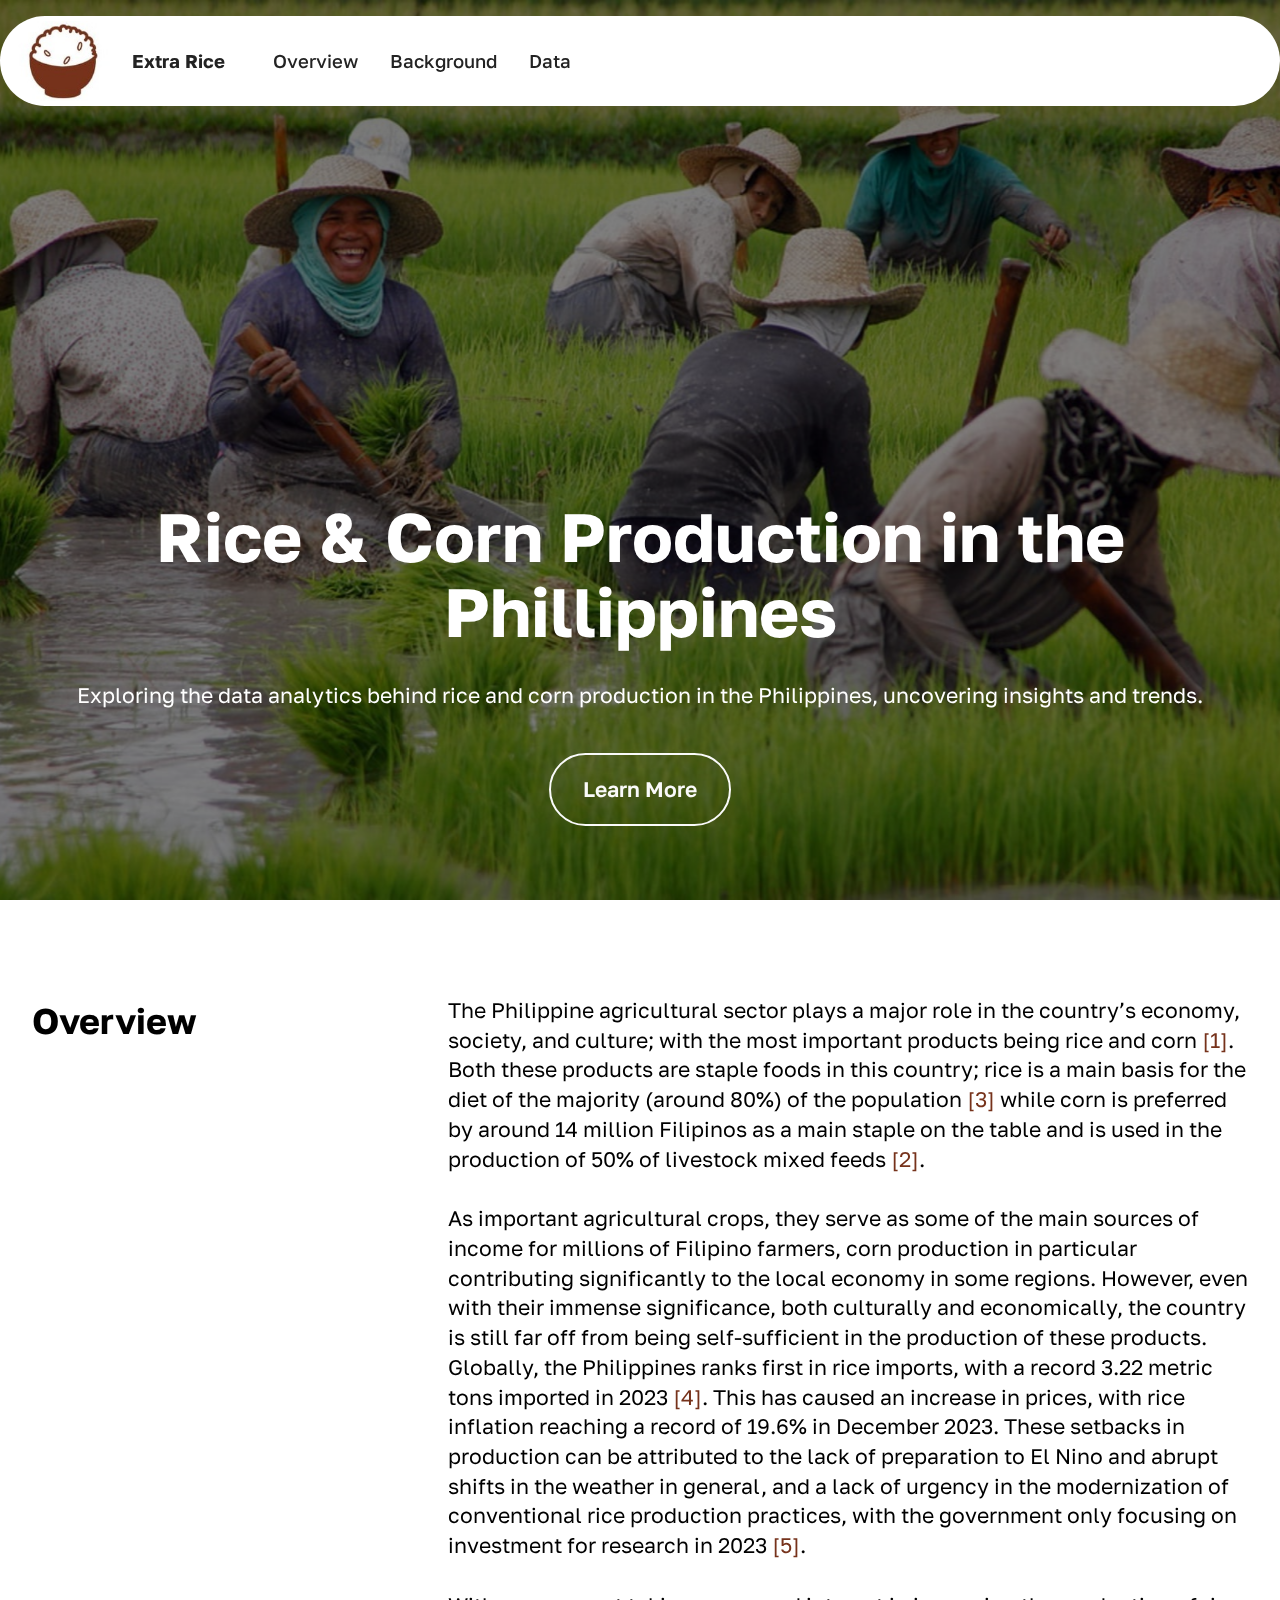
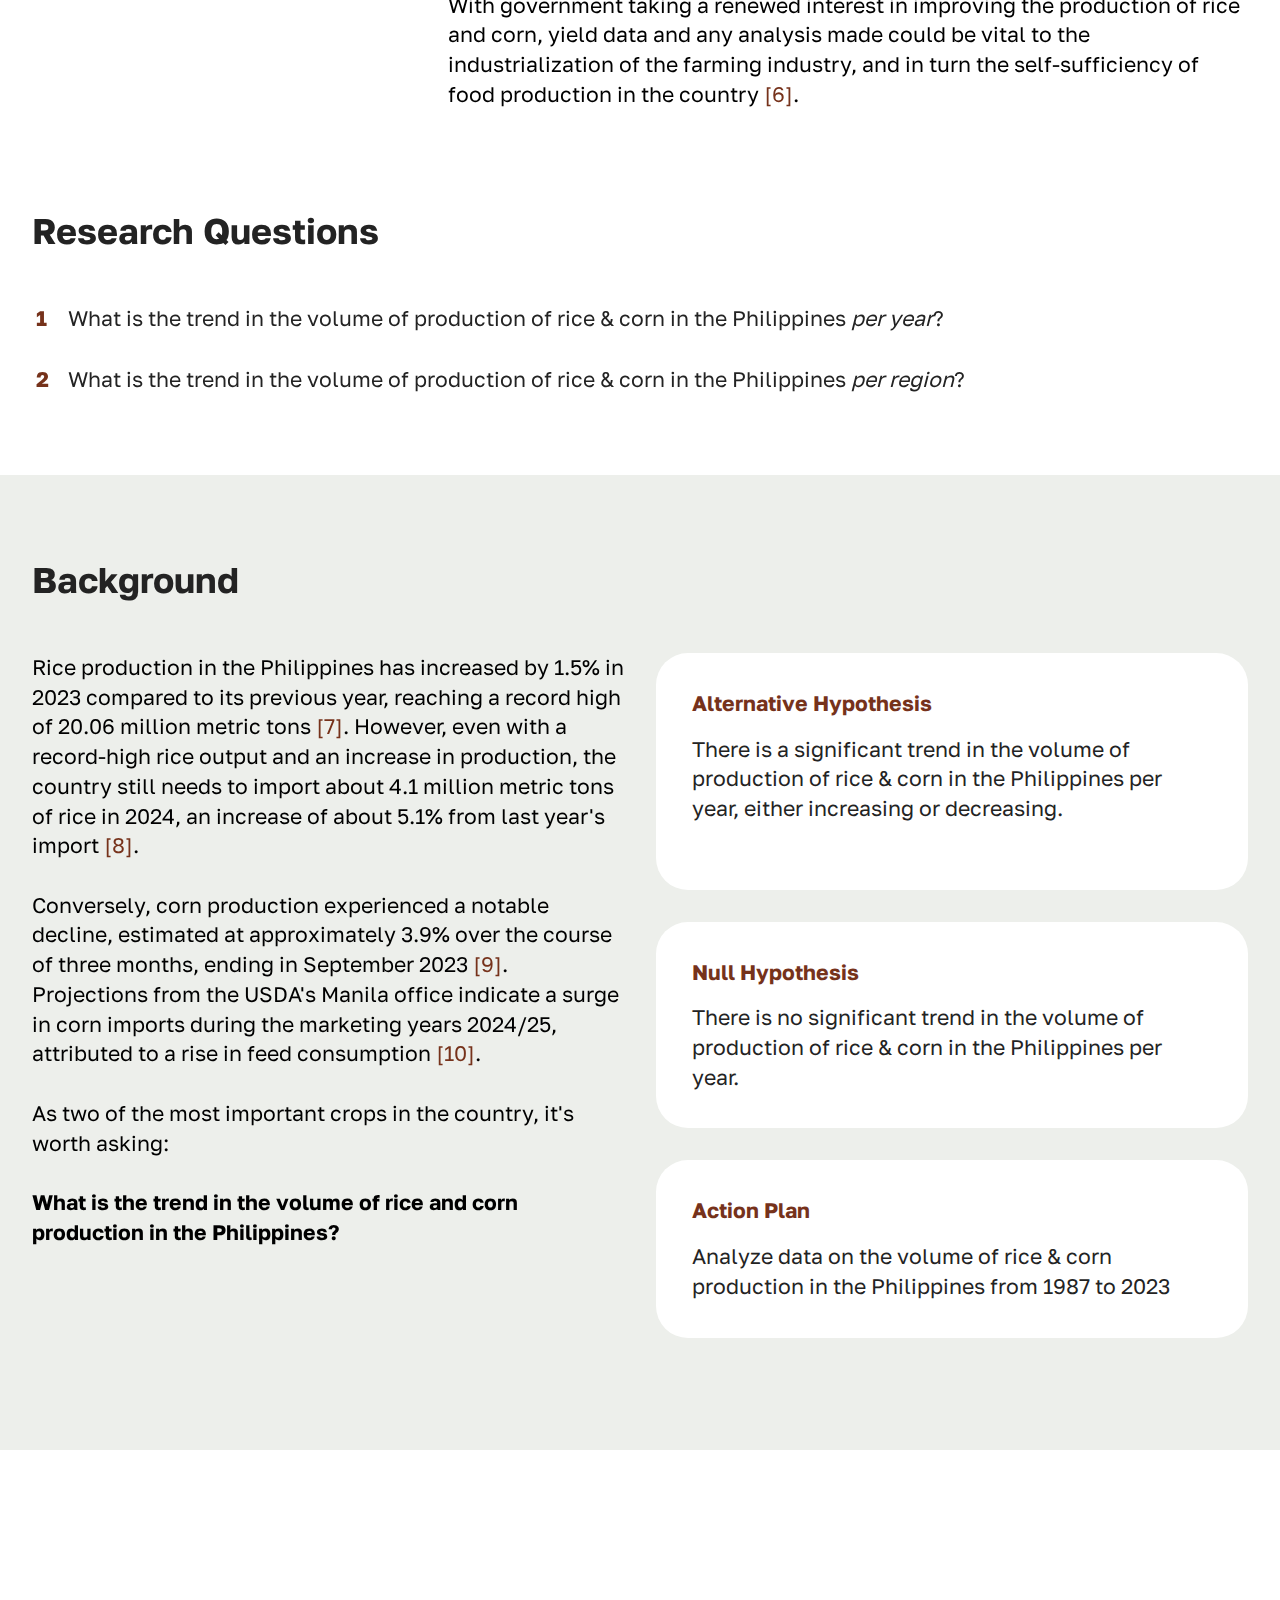
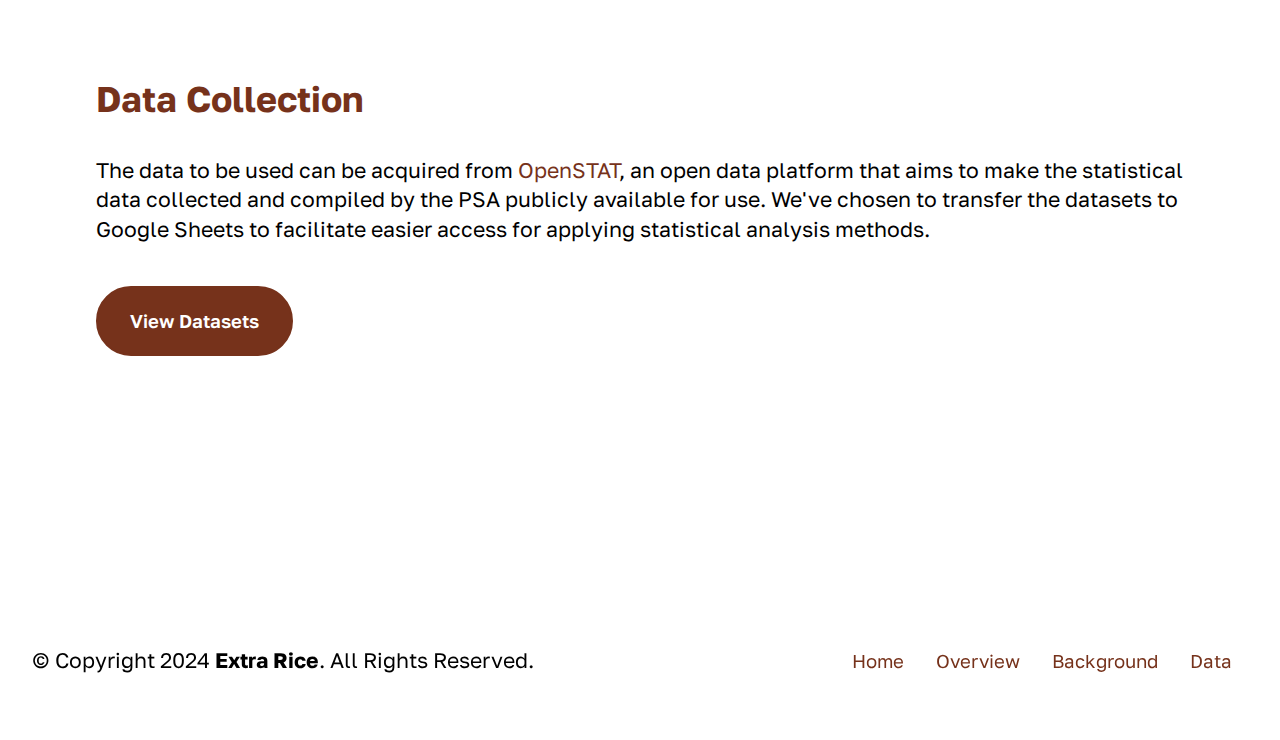
==== docs/index.html @ 63b1dbed "Rename site folder to docs" ====
<!DOCTYPE html>
<html  >
<head>
  <!-- Site made with Mobirise Website Builder v5.9.17, https://mobirise.com -->
  <meta charset="UTF-8">
  <meta http-equiv="X-UA-Compatible" content="IE=edge">
  <meta name="generator" content="Mobirise v5.9.17, mobirise.com">
  <meta name="viewport" content="width=device-width, initial-scale=1, minimum-scale=1">
  <link rel="shortcut icon" href="assets/images/output-onlinejpgtools-192x144.jpeg" type="image/x-icon">
  <meta name="description" content="Exploring the data analytics behind rice and corn production in the Philippines, uncovering insights and trends.">
  
  
  <title>Rice and Corn Production in the Philippines</title>
  <link rel="stylesheet" href="assets/web/assets/mobirise-icons2/mobirise2.css">
  <link rel="stylesheet" href="assets/bootstrap/css/bootstrap.min.css">
  <link rel="stylesheet" href="assets/bootstrap/css/bootstrap-grid.min.css">
  <link rel="stylesheet" href="assets/bootstrap/css/bootstrap-reboot.min.css">
  <link rel="stylesheet" href="assets/parallax/jarallax.css">
  <link rel="stylesheet" href="assets/dropdown/css/style.css">
  <link rel="stylesheet" href="assets/theme/css/style.css">
  <link rel="preload" href="https://fonts.googleapis.com/css2?family=Golos+Text:wght@400;700&display=swap&display=swap" as="style" onload="this.onload=null;this.rel='stylesheet'">
  <noscript><link rel="stylesheet" href="https://fonts.googleapis.com/css2?family=Golos+Text:wght@400;700&display=swap&display=swap"></noscript>
  <link rel="preload" as="style" href="assets/mobirise/css/mbr-additional.css?v=eWHJUC"><link rel="stylesheet" href="assets/mobirise/css/mbr-additional.css?v=eWHJUC" type="text/css">

  
  
  
</head>
<body>
  
  <section data-bs-version="5.1" class="menu menu2 cid-uabV7opSfF" once="menu" id="menu-5-uabV7opSfF">
	

	<nav class="navbar navbar-dropdown navbar-fixed-top navbar-expand-lg">
		<div class="container">
			<div class="navbar-brand">
				<span class="navbar-logo">
					<a href="https://mobiri.se">
						<img src="assets/images/output-onlinejpgtools-192x144.jpeg" alt="Mobirise Website Builder" style="height: 5rem;">
					</a>
				</span>
				<span class="navbar-caption-wrap"><a class="navbar-caption text-black text-primary display-4" href="index.html#hero-16-uabV7opFOh">Extra Rice</a></span>
			</div>
			<button class="navbar-toggler" type="button" data-toggle="collapse" data-bs-toggle="collapse" data-target="#navbarSupportedContent" data-bs-target="#navbarSupportedContent" aria-controls="navbarNavAltMarkup" aria-expanded="false" aria-label="Toggle navigation">
				<div class="hamburger">
					<span></span>
					<span></span>
					<span></span>
					<span></span>
				</div>
			</button>
			<div class="collapse navbar-collapse" id="navbarSupportedContent">
				<ul class="navbar-nav nav-dropdown nav-right" data-app-modern-menu="true"><li class="nav-item">
						<a class="nav-link link text-black text-primary display-4" href="index.html#article15-8">Overview</a>
					</li><li class="nav-item">
						<a class="nav-link link text-black text-primary display-4" href="index.html#features029-j" aria-expanded="false">Background</a>
					</li>
					<li class="nav-item">
						<a class="nav-link link text-black text-primary display-4" href="index.html#article13-h">Data</a>
					</li></ul>
				
				
			</div>
		</div>
	</nav>
</section>

<section data-bs-version="5.1" class="header18 cid-uabV7opFOh mbr-fullscreen mbr-parallax-background" id="hero-16-uabV7opFOh">
  

  <div class="mbr-overlay" style="opacity: 0.5; background-color: rgb(0, 0, 0);"></div>
  <div class="container-fluid">
    <div class="row">
      <div class="content-wrap col-12 col-md-12">
        <h1 class="mbr-section-title mbr-fonts-style mbr-white mb-4 display-1">
          <strong>Rice &amp; Corn Production in the Phillippines</strong></h1>
        
        <p class="mbr-fonts-style mbr-text mbr-white mb-4 display-7">Exploring the data analytics behind rice and corn production in the Philippines, uncovering insights and trends.</p>
        <div class="mbr-section-btn"><a class="btn btn-white-outline display-7" href="index.html#article12-5">Learn More</a></div>
      </div>
    </div>
  </div>
</section>

<section data-bs-version="5.1" class="article15 cid-uacfvKmbHj" id="article15-8">
    
    <div class="container">
        <div class="row justify-content-center">
            <div class="col-12 col-md">
                
                <h6 class="mbr-section-subtitle mbr-fonts-style mt-0 mb-4 display-5">
                  <strong>Overview</strong></h6>
            </div>
            <div class="col-md-12 col-lg-8">
              <p class="mbr-text mbr-fonts-style mt-0 mb-0 display-7">The Philippine agricultural sector plays a major role in the country’s economy, society, and culture; with the most important products being rice and corn <a href="https://agwaychemicals.com.ph/5-most-extensively-grown-crops-in-the-philippines/" class="text-primary" target="_blank">[1]</a>. Both these products are staple foods in this country; rice is a main basis for the diet of the majority (around 80%) of the population <a href="https://www.adb.org/sites/default/files/publication/157236/adbi-rp57.pdf" class="text-primary" target="_blank">[3]</a> while corn is preferred by around 14 million Filipinos as a main staple on the table and is used in the production of 50% of livestock mixed feeds <a href="https://www.philstar.com/headlines/2023/05/11/2265553/philsa-da-conduct-joint-research-corn-onion-using-satellite-data" class="text-primary" target="_blank">[2]</a>.  
<br>
<br>As important agricultural crops, they serve as some of the main sources of income for millions of Filipino farmers, corn production in particular contributing significantly to the local economy in some regions. However, even with their immense significance, both culturally and economically, the country is still far off from being self-sufficient in the production of these products. Globally, the Philippines ranks first in rice imports, with a record 3.22 metric tons imported in 2023 <a href="https://www.gmanetwork.com/news/money/economy/894907/philippines-to-remain-world-s-top-rice-importer-in-2024-usda/story/" class="text-primary">[4]</a>. This has caused an increase in prices, with rice inflation reaching a record of 19.6% in December 2023.  These setbacks in production can be attributed to the lack of preparation to El Nino and abrupt shifts in the weather in general, and a lack of urgency in the modernization of conventional rice production practices, with the government only focusing on investment for research in 2023 <a href="https://www.philstar.com/business/2023/11/05/2308929/enhancing-rice-farming-philippines" class="text-primary">[5]</a>.
<br>
<br>With government taking a renewed interest in improving the production of rice and corn, yield data and any analysis made could be vital to the industrialization of the farming industry, and in turn the self-sufficiency of food production in the country <a href="https://www.investopedia.com/terms/c/crop-yield.asp#:~:text=In%20a%20global%20economy%2C%20crop,livestock%20feed%2C%20and%20energy%20sources" class="text-primary" target="_blank">[6]</a>.</p>
            </div>
        </div>
    </div>
</section>

<section data-bs-version="5.1" class="article11 cid-uacrbLrpCP" id="article11-k">
    

    
    
    <div class="container">
        <div class="row justify-content-center">
            <div class="title col-md-12 col-lg-12">
                <h3 class="mbr-section-title mbr-fonts-style align-center mt-0 mb-0 display-5">
                <strong>Research Questions</strong></h3>
                
                
            </div>
        </div>
    </div>
</section>

<section data-bs-version="5.1" class="article17 cid-uachYMDPZC" id="article17-d">
  

  <div class="container">
    <div class="row justify-content-center">
      <div class="counter-container col-md-12 col-lg-12">
        
        <div class="mbr-text mbr-fonts-style display-7">
          <ol><li>What is the trend in the volume of production of rice &amp; corn in the Philippines <em>per year</em>?</li>
            <li>What is the trend in the volume of production of rice &amp; corn in the Philippines <em>per region</em>?</li>
          </ol>
          <ol>
          </ol>
        </div>
      </div>
    </div>
  </div>
</section>

<section data-bs-version="5.1" class="features029 cid-uacq20nex7" id="features029-j">
  
  
  
  <div class="container">
    <div class="row justify-content-center">
      <div class="col-md-12 content-head mb-5">
        <h1 class="mbr-section-title mbr-fonts-style mb-0 display-5">
          <strong>Background</strong></h1>
        
      </div>
    </div>
    <div class="row justify-content-center">
      <div class="col-md-12 col-lg-6">
        <p class="mbr-text mbr-fonts-style mt-0 display-7">Rice production in the Philippines has increased by 1.5% in 2023 compared to its previous year, reaching a record high of 20.06 million metric tons <a href="https://www.philstar.com/headlines/2024/01/31/2329778/da-palay-production-hit-2006-million-mt-2023" class="text-primary" target="_blank">[7]</a>. However, even with a record-high rice output and an increase in production, the country still needs to import about 4.1 million metric tons of rice in 2024, an increase of about 5.1% from last year's import <a href="https://business.inquirer.net/449449/ph-seen-to-import-more-rice-as-harvest-may-fall-short-this-year" class="text-primary" target="_blank">[8]</a>.   
<br>
<br>Conversely, corn production experienced a notable decline, estimated at approximately 3.9% over the course of three months, ending in September 2023 <a href="https://psa.gov.ph/content/updates-july-september-2023-palay-and-corn-estimates-01-september-2023" class="text-primary" target="_blank">[9]</a>. Projections from the USDA's Manila office indicate a surge in corn imports during the marketing years 2024/25, attributed to a rise in feed consumption <a href="https://ukragroconsult.com/en/news/the-philippines-will-import-more-corn-in-my-2024-25/" class="text-primary" target="_blank">[10]</a>.
<br>
<br>As two of the most important crops in the country, it's worth asking: <br><br><strong>What is the trend in the volume of rice and corn production in the Philippines?&nbsp;</strong><br></p>
      </div>
      <div class="col-12 col-lg-6">
        <div class="item features-without-image col-12 col-md-12 col-lg-12 active">
          <div class="item-wrapper">
            <div class="item-content">
              <h5 class="mbr-card-title mbr-fonts-style mt-0 mb-3 mbr-number display-7"><strong>Alternative Hypothesis</strong></h5>
              
              <p class="card-text mbr-fonts-style mt-0 mb-0 display-7">
                There is a significant trend in the volume of production of rice &amp; corn in the Philippines per year, either increasing or decreasing.<br><br>
              </p>
              
            </div>

          </div>
        </div>
        <div class="item features-without-image col-12 col-md-12 col-lg-12">
          <div class="item-wrapper">
            <div class="item-content">
              <h5 class="mbr-card-title mbr-fonts-style mt-0 mb-3 mbr-number display-7"><strong>Null Hypothesis</strong></h5>
              
              <p class="card-text mbr-fonts-style mt-0 mb-0 display-7">
                There is no significant trend in the volume of production of rice &amp; corn in the Philippines per year.
              </p>
              
            </div>

          </div>
        </div>
        <div class="item features-without-image col-12 col-md-12 col-lg-12">
          <div class="item-wrapper">
            <div class="item-content">
              <h5 class="mbr-card-title mbr-fonts-style mt-0 mb-3 mbr-number display-7">
                <strong>Action Plan</strong></h5>
              
              <p class="card-text mbr-fonts-style mt-0 mb-0 display-7">
                Analyze data on the volume of rice &amp; corn production in the Philippines from 1987 to 2023
              </p>
              
            </div>
          </div>
        </div>
      </div>
    </div>
  </div>
</section>

<section data-bs-version="5.1" class="article13 cid-uacn1WrPA2 mbr-parallax-background" id="article13-h">
    
    
    
    <div class="container">
        <div class="row justify-content-center">
            <div class="card col-md-12 col-lg-12">
                <div class="card-wrapper">
                    <div class="card-box align-left">
                        <h4 class="card-title mbr-fonts-style display-5"><strong>Data Collection</strong></h4>
                        <p class="mbr-text mbr-fonts-style mt-4 display-7">The data to be used can be acquired from <a href="https://openstat.psa.gov.ph/PXWeb/pxweb/en/DB/DB__2E__CS/0012E4EVCP0.px/?rxid=bdf9d8da-96f1-4100-ae09-18cb3eaeb313&fbclid=IwAR3ToRiukZA_MzUrk9tKbvwoqFvwRWPTx_M9AGlNgF6A5eSLZxY66wYnW5A" class="text-primary" target="_blank">OpenSTAT</a>, an open data platform that aims to make the statistical data collected and compiled by the PSA publicly available for use. We've chosen to transfer the datasets to Google Sheets to facilitate easier access for applying statistical analysis methods.</p>
                        <div class="mbr-section-btn mt-4"><a class="btn btn-primary display-4" href="https://docs.google.com/spreadsheets/d/19upmo2e9LvCij00nTgOgw17coAE-ueg69zoBt7HeO6k/edit?usp=sharing" target="_blank">View Datasets</a></div>
                    </div>
                </div>
            </div>
        </div>
    </div>
</section>

<section data-bs-version="5.1" class="footer2 cid-uac91nWOZ8" once="footers" id="footer02-0">
    

    
    

    <div class="container">
        <div class="row">
            <div class="col-12 col-lg-6 center mt-2 mb-3">
                <p class="mbr-fonts-style copyright mb-0 display-7">
                    © Copyright 2024 <strong>Extra Rice</strong>. All Rights Reserved.</p>
            </div>
            <div class="col-12 col-lg-6 center">
                <div class="row-links mt-2 mb-3">
                    <ul class="row-links-soc">
                        
                        
                        
                        
                    <li class="row-links-soc-item mbr-fonts-style display-4"><a href="index.html#hero-16-uabV7opFOh" class="text-primary">Home</a></li><li class="row-links-soc-item mbr-fonts-style display-4"><a href="index.html#article15-8" class="text-primary">Overview</a></li><li class="row-links-soc-item mbr-fonts-style display-4"><a href="index.html#features029-j" class="text-primary">Background</a></li><li class="row-links-soc-item mbr-fonts-style display-4"><a href="index.html#article13-h" class="text-primary">Data</a></li></ul>
                </div>
            </div>
        </div>
    </div>
</section>

<script src="assets/bootstrap/js/bootstrap.bundle.min.js"></script>
<script src="assets/parallax/jarallax.js"></script>
<script src="assets/smoothscroll/smooth-scroll.js"></script>
<script src="assets/ytplayer/index.js"></script>
<script src="assets/dropdown/js/navbar-dropdown.js"></script>
<script src="assets/theme/js/script.js"></script>  
  
</body>
</html>
---- docs/assets/web/assets/mobirise-icons2/mobirise2.css ----
@font-face {
  font-family: 'Moririse2';
  font-display: swap;
  src:  url('mobirise2.eot?f2bix4');
  src:  url('mobirise2.eot?f2bix4#iefix') format('embedded-opentype'),
    url('mobirise2.ttf?f2bix4') format('truetype'),
    url('mobirise2.woff?f2bix4') format('woff'),
    url('mobirise2.svg?f2bix4#mobirise2') format('svg');
  font-weight: normal;
  font-style: normal;
}

[class^="mobi-"], [class*=" mobi-"] {
  /* use !important to prevent issues with browser extensions that change fonts */
  font-family: 'Moririse2' !important;
  speak: none;
  font-style: normal;
  font-weight: normal;
  font-variant: normal;
  text-transform: none;
  line-height: 1;

  /* Better Font Rendering =========== */
  -webkit-font-smoothing: antialiased;
  -moz-osx-font-smoothing: grayscale;
}

.mobi-mbri-add-submenu:before {
  content: "\e900";
}
.mobi-mbri-alert:before {
  content: "\e901";
}
.mobi-mbri-align-center:before {
  content: "\e902";
}
.mobi-mbri-align-justify:before {
  content: "\e903";
}
.mobi-mbri-align-left:before {
  content: "\e904";
}
.mobi-mbri-align-right:before {
  content: "\e905";
}
.mobi-mbri-android:before {
  content: "\e906";
}
.mobi-mbri-apple:before {
  content: "\e907";
}
.mobi-mbri-arrow-down:before {
  content: "\e908";
}
.mobi-mbri-arrow-next:before {
  content: "\e909";
}
.mobi-mbri-arrow-prev:before {
  content: "\e90a";
}
.mobi-mbri-arrow-up:before {
  content: "\e90b";
}
.mobi-mbri-bold:before {
  content: "\e90c";
}
.mobi-mbri-bookmark:before {
  content: "\e90d";
}
.mobi-mbri-bootstrap:before {
  content: "\e90e";
}
.mobi-mbri-briefcase:before {
  content: "\e90f";
}
.mobi-mbri-browse:before {
  content: "\e910";
}
.mobi-mbri-bulleted-list:before {
  content: "\e911";
}
.mobi-mbri-calendar:before {
  content: "\e912";
}
.mobi-mbri-camera:before {
  content: "\e913";
}
.mobi-mbri-cart-add:before {
  content: "\e914";
}
.mobi-mbri-cart-full:before {
  content: "\e915";
}
.mobi-mbri-cash:before {
  content: "\e916";
}
.mobi-mbri-change-style:before {
  content: "\e917";
}
.mobi-mbri-chat:before {
  content: "\e918";
}
.mobi-mbri-clock:before {
  content: "\e919";
}
.mobi-mbri-close:before {
  content: "\e91a";
}
.mobi-mbri-cloud:before {
  content: "\e91b";
}
.mobi-mbri-code:before {
  content: "\e91c";
}
.mobi-mbri-contact-form:before {
  content: "\e91d";
}
.mobi-mbri-credit-card:before {
  content: "\e91e";
}
.mobi-mbri-cursor-click:before {
  content: "\e91f";
}
.mobi-mbri-cust-feedback:before {
  content: "\e920";
}
.mobi-mbri-database:before {
  content: "\e921";
}
.mobi-mbri-delivery:before {
  content: "\e922";
}
.mobi-mbri-desktop:before {
  content: "\e923";
}
.mobi-mbri-devices:before {
  content: "\e924";
}
.mobi-mbri-down:before {
  content: "\e925";
}
.mobi-mbri-download-2:before {
  content: "\e926";
}
.mobi-mbri-download:before {
  content: "\e927";
}
.mobi-mbri-drag-n-drop-2:before {
  content: "\e928";
}
.mobi-mbri-drag-n-drop:before {
  content: "\e929";
}
.mobi-mbri-edit-2:before {
  content: "\e92a";
}
.mobi-mbri-edit:before {
  content: "\e92b";
}
.mobi-mbri-error:before {
  content: "\e92c";
}
.mobi-mbri-extension:before {
  content: "\e92d";
}
.mobi-mbri-features:before {
  content: "\e92e";
}
.mobi-mbri-file:before {
  content: "\e92f";
}
.mobi-mbri-flag:before {
  content: "\e930";
}
.mobi-mbri-folder:before {
  content: "\e931";
}
.mobi-mbri-gift:before {
  content: "\e932";
}
.mobi-mbri-github:before {
  content: "\e933";
}
.mobi-mbri-globe-2:before {
  content: "\e934";
}
.mobi-mbri-globe:before {
  content: "\e935";
}
.mobi-mbri-growing-chart:before {
  content: "\e936";
}
.mobi-mbri-hearth:before {
  content: "\e937";
}
.mobi-mbri-help:before {
  content: "\e938";
}
.mobi-mbri-home:before {
  content: "\e939";
}
.mobi-mbri-hot-cup:before {
  content: "\e93a";
}
.mobi-mbri-idea:before {
  content: "\e93b";
}
.mobi-mbri-image-gallery:before {
  content: "\e93c";
}
.mobi-mbri-image-slider:before {
  content: "\e93d";
}
.mobi-mbri-info:before {
  content: "\e93e";
}
.mobi-mbri-italic:before {
  content: "\e93f";
}
.mobi-mbri-key:before {
  content: "\e940";
}
.mobi-mbri-laptop:before {
  content: "\e941";
}
.mobi-mbri-layers:before {
  content: "\e942";
}
.mobi-mbri-left-right:before {
  content: "\e943";
}
.mobi-mbri-left:before {
  content: "\e944";
}
.mobi-mbri-letter:before {
  content: "\e945";
}
.mobi-mbri-like:before {
  content: "\e946";
}
.mobi-mbri-link:before {
  content: "\e947";
}
.mobi-mbri-lock:before {
  content: "\e948";
}
.mobi-mbri-login:before {
  content: "\e949";
}
.mobi-mbri-logout:before {
  content: "\e94a";
}
.mobi-mbri-magic-stick:before {
  content: "\e94b";
}
.mobi-mbri-map-pin:before {
  content: "\e94c";
}
.mobi-mbri-menu:before {
  content: "\e94d";
}
.mobi-mbri-mobile-2:before {
  content: "\e94e";
}
.mobi-mbri-mobile-horizontal:before {
  content: "\e94f";
}
.mobi-mbri-mobile:before {
  content: "\e950";
}
.mobi-mbri-mobirise:before {
  content: "\e951";
}
.mobi-mbri-more-horizontal:before {
  content: "\e952";
}
.mobi-mbri-more-vertical:before {
  content: "\e953";
}
.mobi-mbri-music:before {
  content: "\e954";
}
.mobi-mbri-new-file:before {
  content: "\e955";
}
.mobi-mbri-numbered-list:before {
  content: "\e956";
}
.mobi-mbri-opened-folder:before {
  content: "\e957";
}
.mobi-mbri-pages:before {
  content: "\e958";
}
.mobi-mbri-paper-plane:before {
  content: "\e959";
}
.mobi-mbri-paperclip:before {
  content: "\e95a";
}
.mobi-mbri-phone:before {
  content: "\e95b";
}
.mobi-mbri-photo:before {
  content: "\e95c";
}
.mobi-mbri-photos:before {
  content: "\e95d";
}
.mobi-mbri-pin:before {
  content: "\e95e";
}
.mobi-mbri-play:before {
  content: "\e95f";
}
.mobi-mbri-plus:before {
  content: "\e960";
}
.mobi-mbri-preview:before {
  content: "\e961";
}
.mobi-mbri-print:before {
  content: "\e962";
}
.mobi-mbri-protect:before {
  content: "\e963";
}
.mobi-mbri-question:before {
  content: "\e964";
}
.mobi-mbri-quote-left:before {
  content: "\e965";
}
.mobi-mbri-quote-right:before {
  content: "\e966";
}
.mobi-mbri-redo:before {
  content: "\e967";
}
.mobi-mbri-refresh:before {
  content: "\e968";
}
.mobi-mbri-responsive-2:before {
  content: "\e969";
}
.mobi-mbri-responsive:before {
  content: "\e96a";
}
.mobi-mbri-right:before {
  content: "\e96b";
}
.mobi-mbri-rocket:before {
  content: "\e96c";
}
.mobi-mbri-sad-face:before {
  content: "\e96d";
}
.mobi-mbri-sale:before {
  content: "\e96e";
}
.mobi-mbri-save:before {
  content: "\e96f";
}
.mobi-mbri-search:before {
  content: "\e970";
}
.mobi-mbri-setting-2:before {
  content: "\e971";
}
.mobi-mbri-setting-3:before {
  content: "\e972";
}
.mobi-mbri-setting:before {
  content: "\e973";
}
.mobi-mbri-share:before {
  content: "\e974";
}
.mobi-mbri-shopping-bag:before {
  content: "\e975";
}
.mobi-mbri-shopping-basket:before {
  content: "\e976";
}
.mobi-mbri-shopping-cart:before {
  content: "\e977";
}
.mobi-mbri-sites:before {
  content: "\e978";
}
.mobi-mbri-smile-face:before {
  content: "\e979";
}
.mobi-mbri-speed:before {
  content: "\e97a";
}
.mobi-mbri-star:before {
  content: "\e97b";
}
.mobi-mbri-success:before {
  content: "\e97c";
}
.mobi-mbri-sun:before {
  content: "\e97d";
}
.mobi-mbri-sun2:before {
  content: "\e97e";
}
.mobi-mbri-tablet-vertical:before {
  content: "\e97f";
}
.mobi-mbri-tablet:before {
  content: "\e980";
}
.mobi-mbri-target:before {
  content: "\e981";
}
.mobi-mbri-timer:before {
  content: "\e982";
}
.mobi-mbri-to-ftp:before {
  content: "\e983";
}
.mobi-mbri-to-local-drive:before {
  content: "\e984";
}
.mobi-mbri-touch-swipe:before {
  content: "\e985";
}
.mobi-mbri-touch:before {
  content: "\e986";
}
.mobi-mbri-trash:before {
  content: "\e987";
}
.mobi-mbri-underline:before {
  content: "\e988";
}
.mobi-mbri-undo:before {
  content: "\e989";
}
.mobi-mbri-unlink:before {
  content: "\e98a";
}
.mobi-mbri-unlock:before {
  content: "\e98b";
}
.mobi-mbri-up-down:before {
  content: "\e98c";
}
.mobi-mbri-up:before {
  content: "\e98d";
}
.mobi-mbri-update:before {
  content: "\e98e";
}
.mobi-mbri-upload-2:before {
  content: "\e98f";
}
.mobi-mbri-upload:before {
  content: "\e990";
}
.mobi-mbri-user-2:before {
  content: "\e991";
}
.mobi-mbri-user:before {
  content: "\e992";
}
.mobi-mbri-users:before {
  content: "\e993";
}
.mobi-mbri-video-play:before {
  content: "\e994";
}
.mobi-mbri-video:before {
  content: "\e995";
}
.mobi-mbri-watch:before {
  content: "\e996";
}
.mobi-mbri-website-theme-2:before {
  content: "\e997";
}
.mobi-mbri-website-theme:before {
  content: "\e998";
}
.mobi-mbri-wifi:before {
  content: "\e999";
}
.mobi-mbri-windows:before {
  content: "\e99a";
}
.mobi-mbri-zoom-in:before {
  content: "\e99b";
}
.mobi-mbri-zoom-out:before {
  content: "\e99c";
}
---- docs/assets/parallax/jarallax.css ----
.jarallax {
    position: relative;
    z-index: 0;
}
.jarallax > .jarallax-img {
    position: absolute;
    object-fit: cover;
    /* support for plugin https://github.com/bfred-it/object-fit-images */
    font-family: 'object-fit: cover;';
    top: 0;
    left: 0;
    width: 100%;
    height: 100%;
    z-index: -1;
}
---- docs/assets/dropdown/css/style.css ----
.navbar-dropdown {
  left: 0;
  padding: 0;
  position: absolute;
  right: 0;
  top: 0;
  transition: all 0.45s ease;
  z-index: 1030;
  background: #282828; }
  .navbar-dropdown .navbar-logo {
    margin-right: 0.8rem;
    transition: margin 0.3s ease-in-out;
    vertical-align: middle; }
    .navbar-dropdown .navbar-logo img {
      height: 3.125rem;
      transition: all 0.3s ease-in-out; }
    .navbar-dropdown .navbar-logo.mbr-iconfont {
      font-size: 3.125rem;
      line-height: 3.125rem; }
  .navbar-dropdown .navbar-caption {
    font-weight: 700;
    white-space: normal;
    vertical-align: -4px;
    line-height: 3.125rem !important; }
    .navbar-dropdown .navbar-caption, .navbar-dropdown .navbar-caption:hover {
      color: inherit;
      text-decoration: none; }
  .navbar-dropdown .mbr-iconfont + .navbar-caption {
    vertical-align: -1px; }
  .navbar-dropdown.navbar-fixed-top {
    position: fixed; }
  .navbar-dropdown .navbar-brand span {
    vertical-align: -4px; }
  .navbar-dropdown.bg-color.transparent {
    background: none; }
  .navbar-dropdown.navbar-short .navbar-brand {
    padding: 0.625rem 0; }
    .navbar-dropdown.navbar-short .navbar-brand span {
      vertical-align: -1px; }
  .navbar-dropdown.navbar-short .navbar-caption {
    line-height: 2.375rem !important;
    vertical-align: -2px; }
  .navbar-dropdown.navbar-short .navbar-logo {
    margin-right: 0.5rem; }
    .navbar-dropdown.navbar-short .navbar-logo img {
      height: 2.375rem; }
    .navbar-dropdown.navbar-short .navbar-logo.mbr-iconfont {
      font-size: 2.375rem;
      line-height: 2.375rem; }
  .navbar-dropdown.navbar-short .mbr-table-cell {
    height: 3.625rem; }
  .navbar-dropdown .navbar-close {
    left: 0.6875rem;
    position: fixed;
    top: 0.75rem;
    z-index: 1000; }
  .navbar-dropdown .hamburger-icon {
    content: "";
    display: inline-block;
    vertical-align: middle;
    width: 16px;
    -webkit-box-shadow: 0 -6px 0 1px #282828,0 0 0 1px #282828,0 6px 0 1px #282828;
    -moz-box-shadow: 0 -6px 0 1px #282828,0 0 0 1px #282828,0 6px 0 1px #282828;
    box-shadow: 0 -6px 0 1px #282828,0 0 0 1px #282828,0 6px 0 1px #282828; }

.dropdown-menu .dropdown-toggle[data-toggle="dropdown-submenu"]::after {
  border-bottom: 0.35em solid transparent;
  border-left: 0.35em solid;
  border-right: 0;
  border-top: 0.35em solid transparent;
  margin-left: 0.3rem; }

.dropdown-menu .dropdown-item:focus {
  outline: 0; }

.nav-dropdown {
  font-size: 0.75rem;
  font-weight: 500;
  height: auto !important; }
  .nav-dropdown .nav-btn {
    padding-left: 1rem; }
  .nav-dropdown .link {
    margin: .667em 1.667em;
    font-weight: 500;
    padding: 0;
    transition: color .2s ease-in-out; }
    .nav-dropdown .link.dropdown-toggle {
      margin-right: 2.583em; }
      .nav-dropdown .link.dropdown-toggle::after {
        margin-left: .25rem;
        border-top: 0.35em solid;
        border-right: 0.35em solid transparent;
        border-left: 0.35em solid transparent;
        border-bottom: 0; }
      .nav-dropdown .link.dropdown-toggle[aria-expanded="true"] {
        margin: 0;
        padding: 0.667em 3.263em  0.667em 1.667em; }
  .nav-dropdown .link::after,
  .nav-dropdown .dropdown-item::after {
    color: inherit; }
  .nav-dropdown .btn {
    font-size: 0.75rem;
    font-weight: 700;
    letter-spacing: 0;
    margin-bottom: 0;
    padding-left: 1.25rem;
    padding-right: 1.25rem; }
  .nav-dropdown .dropdown-menu {
    border-radius: 0;
    border: 0;
    left: 0;
    margin: 0;
    padding-bottom: 1.25rem;
    padding-top: 1.25rem;
    position: relative; }
  .nav-dropdown .dropdown-submenu {
    margin-left: 0.125rem;
    top: 0; }
  .nav-dropdown .dropdown-item {
    font-weight: 500;
    line-height: 2;
    padding: 0.3846em 4.615em 0.3846em 1.5385em;
    position: relative;
    transition: color .2s ease-in-out, background-color .2s ease-in-out; }
    .nav-dropdown .dropdown-item::after {
      margin-top: -0.3077em;
      position: absolute;
      right: 1.1538em;
      top: 50%; }
    .nav-dropdown .dropdown-item:focus, .nav-dropdown .dropdown-item:hover {
      background: none; }

@media (max-width: 767px) {
  .nav-dropdown.navbar-toggleable-sm {
    bottom: 0;
    display: none;
    left: 0;
    overflow-x: hidden;
    position: fixed;
    top: 0;
    transform: translateX(-100%);
    -ms-transform: translateX(-100%);
    -webkit-transform: translateX(-100%);
    width: 18.75rem;
    z-index: 999; } }
.nav-dropdown.navbar-toggleable-xl {
  bottom: 0;
  display: none;
  left: 0;
  overflow-x: hidden;
  position: fixed;
  top: 0;
  transform: translateX(-100%);
  -ms-transform: translateX(-100%);
  -webkit-transform: translateX(-100%);
  width: 18.75rem;
  z-index: 999; }

.nav-dropdown-sm {
  display: block !important;
  overflow-x: hidden;
  overflow: auto;
  padding-top: 3.875rem; }
  .nav-dropdown-sm::after {
    content: "";
    display: block;
    height: 3rem;
    width: 100%; }
  .nav-dropdown-sm.collapse.in ~ .navbar-close {
    display: block !important; }
  .nav-dropdown-sm.collapsing, .nav-dropdown-sm.collapse.in {
    transform: translateX(0);
    -ms-transform: translateX(0);
    -webkit-transform: translateX(0);
    transition: all 0.25s ease-out;
    -webkit-transition: all 0.25s ease-out;
    background: #282828; }
  .nav-dropdown-sm.collapsing[aria-expanded="false"] {
    transform: translateX(-100%);
    -ms-transform: translateX(-100%);
    -webkit-transform: translateX(-100%); }
  .nav-dropdown-sm .nav-item {
    display: block;
    margin-left: 0 !important;
    padding-left: 0; }
  .nav-dropdown-sm .link,
  .nav-dropdown-sm .dropdown-item {
    border-top: 1px dotted rgba(255, 255, 255, 0.1);
    font-size: 0.8125rem;
    line-height: 1.6;
    margin: 0 !important;
    padding: 0.875rem 2.4rem 0.875rem 1.5625rem !important;
    position: relative;
    white-space: normal; }
    .nav-dropdown-sm .link:focus, .nav-dropdown-sm .link:hover,
    .nav-dropdown-sm .dropdown-item:focus,
    .nav-dropdown-sm .dropdown-item:hover {
      background: rgba(0, 0, 0, 0.2) !important;
      color: #c0a375; }
  .nav-dropdown-sm .nav-btn {
    position: relative;
    padding: 1.5625rem 1.5625rem 0 1.5625rem; }
    .nav-dropdown-sm .nav-btn::before {
      border-top: 1px dotted rgba(255, 255, 255, 0.1);
      content: "";
      left: 0;
      position: absolute;
      top: 0;
      width: 100%; }
    .nav-dropdown-sm .nav-btn + .nav-btn {
      padding-top: 0.625rem; }
      .nav-dropdown-sm .nav-btn + .nav-btn::before {
        display: none; }
  .nav-dropdown-sm .btn {
    padding: 0.625rem 0; }
  .nav-dropdown-sm .dropdown-toggle[data-toggle="dropdown-submenu"]::after {
    margin-left: .25rem;
    border-top: 0.35em solid;
    border-right: 0.35em solid transparent;
    border-left: 0.35em solid transparent;
    border-bottom: 0; }
  .nav-dropdown-sm .dropdown-toggle[data-toggle="dropdown-submenu"][aria-expanded="true"]::after {
    border-top: 0;
    border-right: 0.35em solid transparent;
    border-left: 0.35em solid transparent;
    border-bottom: 0.35em solid; }
  .nav-dropdown-sm .dropdown-menu {
    margin: 0;
    padding: 0;
    position: relative;
    top: 0;
    left: 0;
    width: 100%;
    border: 0;
    float: none;
    border-radius: 0;
    background: none; }
  .nav-dropdown-sm .dropdown-submenu {
    left: 100%;
    margin-left: 0.125rem;
    margin-top: -1.25rem;
    top: 0; }

.navbar-toggleable-sm .nav-dropdown .dropdown-menu {
  position: absolute; }

.navbar-toggleable-sm .nav-dropdown .dropdown-submenu {
  left: 100%;
  margin-left: 0.125rem;
  margin-top: -1.25rem;
  top: 0; }

.navbar-toggleable-sm.opened .nav-dropdown .dropdown-menu {
  position: relative; }

.navbar-toggleable-sm.opened .nav-dropdown .dropdown-submenu {
  left: 0;
  margin-left: 00rem;
  margin-top: 0rem;
  top: 0; }

.is-builder .nav-dropdown.collapsing {
  transition: none !important; }
---- docs/assets/theme/css/style.css ----
@charset "UTF-8";
section {
  background-color: #ffffff;
}

body {
  font-style: normal;
  line-height: 1.5;
  font-weight: 400;
  color: #232323;
  position: relative;
}

button {
  background-color: transparent;
  border-color: transparent;
}

.embla__button,
.carousel-control {
  background-color: #edefea !important;
  opacity: 0.8 !important;
  color: #464845 !important;
  border-color: #edefea !important;
}

.carousel .close,
.modalWindow .close {
  background-color: #edefea !important;
  color: #464845 !important;
  border-color: #edefea !important;
  opacity: 0.8 !important;
}

.carousel .close:hover,
.modalWindow .close:hover {
  opacity: 1 !important;
}

.carousel-indicators li {
  background-color: #edefea !important;
  border: 2px solid #464845 !important;
}

.carousel-indicators li:hover,
.carousel-indicators li:active {
  opacity: 0.8 !important;
}

.embla__button:hover,
.carousel-control:hover {
  background-color: #edefea !important;
  opacity: 1 !important;
}

.modalWindow-video-container {
  height: 80%;
}

section,
.container,
.container-fluid {
  position: relative;
  word-wrap: break-word;
}

a.mbr-iconfont:hover {
  text-decoration: none;
}

.article .lead p,
.article .lead ul,
.article .lead ol,
.article .lead pre,
.article .lead blockquote {
  margin-bottom: 0;
}

a {
  font-style: normal;
  font-weight: 400;
  cursor: pointer;
}
a, a:hover {
  text-decoration: none;
}

.mbr-section-title {
  font-style: normal;
  line-height: 1.3;
}

.mbr-section-subtitle {
  line-height: 1.3;
}

.mbr-text {
  font-style: normal;
  line-height: 1.7;
}

h1,
h2,
h3,
h4,
h5,
h6,
.display-1,
.display-2,
.display-4,
.display-5,
.display-7,
span,
p,
a {
  line-height: 1;
  word-break: break-word;
  word-wrap: break-word;
  font-weight: 400;
}

b,
strong {
  font-weight: bold;
}

input:-webkit-autofill, input:-webkit-autofill:hover, input:-webkit-autofill:focus, input:-webkit-autofill:active {
  transition-delay: 9999s;
  -webkit-transition-property: background-color, color;
  transition-property: background-color, color;
}

textarea[type=hidden] {
  display: none;
}

section {
  background-position: 50% 50%;
  background-repeat: no-repeat;
  background-size: cover;
}
section .mbr-background-video,
section .mbr-background-video-preview {
  position: absolute;
  bottom: 0;
  left: 0;
  right: 0;
  top: 0;
}

.hidden {
  visibility: hidden;
}

.mbr-z-index20 {
  z-index: 20;
}

/*! Base colors */
.mbr-white {
  color: #ffffff;
}

.mbr-black {
  color: #111111;
}

.mbr-bg-white {
  background-color: #ffffff;
}

.mbr-bg-black {
  background-color: #000000;
}

/*! Text-aligns */
.align-left {
  text-align: left;
}

.align-center {
  text-align: center;
}

.align-right {
  text-align: right;
}

/*! Font-weight  */
.mbr-light {
  font-weight: 300;
}

.mbr-regular {
  font-weight: 400;
}

.mbr-semibold {
  font-weight: 500;
}

.mbr-bold {
  font-weight: 700;
}

/*! Media  */
.media-content {
  flex-basis: 100%;
}

.media-container-row {
  display: flex;
  flex-direction: row;
  flex-wrap: wrap;
  justify-content: center;
  align-content: center;
  align-items: start;
}
.media-container-row .media-size-item {
  width: 400px;
}

.media-container-column {
  display: flex;
  flex-direction: column;
  flex-wrap: wrap;
  justify-content: center;
  align-content: center;
  align-items: stretch;
}
.media-container-column > * {
  width: 100%;
}

@media (min-width: 992px) {
  .media-container-row {
    flex-wrap: nowrap;
  }
}
figure {
  margin-bottom: 0;
  overflow: hidden;
}

figure[mbr-media-size] {
  transition: width 0.1s;
}

img,
iframe {
  display: block;
  width: 100%;
}

.card {
  background-color: transparent;
  border: none;
}

.card-box {
  width: 100%;
}

.card-img {
  text-align: center;
  flex-shrink: 0;
  -webkit-flex-shrink: 0;
}

.media {
  max-width: 100%;
  margin: 0 auto;
}

.mbr-figure {
  align-self: center;
}

.media-container > div {
  max-width: 100%;
}

.mbr-figure img,
.card-img img {
  width: 100%;
}

@media (max-width: 991px) {
  .media-size-item {
    width: auto !important;
  }
  .media {
    width: auto;
  }
  .mbr-figure {
    width: 100% !important;
  }
}
/*! Buttons */
.mbr-section-btn {
  margin-left: -0.6rem;
  margin-right: -0.6rem;
  font-size: 0;
}

.btn {
  font-weight: 600;
  border-width: 1px;
  font-style: normal;
  margin: 0.6rem 0.6rem;
  white-space: normal;
  transition: all 0.2s ease-in-out;
  display: inline-flex;
  align-items: center;
  justify-content: center;
  word-break: break-word;
}

.btn-sm {
  font-weight: 600;
  letter-spacing: 0px;
  transition: all 0.3s ease-in-out;
}

.btn-md {
  font-weight: 600;
  letter-spacing: 0px;
  transition: all 0.3s ease-in-out;
}

.btn-lg {
  font-weight: 600;
  letter-spacing: 0px;
  transition: all 0.3s ease-in-out;
}

.btn-form {
  margin: 0;
}
.btn-form:hover {
  cursor: pointer;
}

nav .mbr-section-btn {
  margin-left: 0rem;
  margin-right: 0rem;
}

/*! Btn icon margin */
.btn .mbr-iconfont,
.btn.btn-sm .mbr-iconfont {
  order: 1;
  cursor: pointer;
  margin-left: 0.5rem;
  vertical-align: sub;
}

.btn.btn-md .mbr-iconfont,
.btn.btn-md .mbr-iconfont {
  margin-left: 0.8rem;
}

.mbr-regular {
  font-weight: 400;
}

.mbr-semibold {
  font-weight: 500;
}

.mbr-bold {
  font-weight: 700;
}

[type=submit] {
  -webkit-appearance: none;
}

/*! Full-screen */
.mbr-fullscreen .mbr-overlay {
  min-height: 100vh;
}

.mbr-fullscreen {
  display: flex;
  display: -moz-flex;
  display: -ms-flex;
  display: -o-flex;
  align-items: center;
  min-height: 100vh;
  padding-top: 3rem;
  padding-bottom: 3rem;
}

/*! Map */
.map {
  height: 25rem;
  position: relative;
}
.map iframe {
  width: 100%;
  height: 100%;
}

/*! Scroll to top arrow */
.mbr-arrow-up {
  bottom: 25px;
  right: 90px;
  position: fixed;
  text-align: right;
  z-index: 5000;
  color: #ffffff;
  font-size: 22px;
}

.mbr-arrow-up a {
  background: rgba(0, 0, 0, 0.2);
  border-radius: 50%;
  color: #fff;
  display: inline-block;
  height: 60px;
  width: 60px;
  border: 2px solid #fff;
  outline-style: none !important;
  position: relative;
  text-decoration: none;
  transition: all 0.3s ease-in-out;
  cursor: pointer;
  text-align: center;
}
.mbr-arrow-up a:hover {
  background-color: rgba(0, 0, 0, 0.4);
}
.mbr-arrow-up a i {
  line-height: 60px;
}

.mbr-arrow-up-icon {
  display: block;
  color: #fff;
}

.mbr-arrow-up-icon::before {
  content: "›";
  display: inline-block;
  font-family: serif;
  font-size: 22px;
  line-height: 1;
  font-style: normal;
  position: relative;
  top: 6px;
  left: -4px;
  transform: rotate(-90deg);
}

/*! Arrow Down */
.mbr-arrow {
  position: absolute;
  bottom: 45px;
  left: 50%;
  width: 60px;
  height: 60px;
  cursor: pointer;
  background-color: rgba(80, 80, 80, 0.5);
  border-radius: 50%;
  transform: translateX(-50%);
}
@media (max-width: 767px) {
  .mbr-arrow {
    display: none;
  }
}
.mbr-arrow > a {
  display: inline-block;
  text-decoration: none;
  outline-style: none;
  animation: arrowdown 1.7s ease-in-out infinite;
  color: #ffffff;
}
.mbr-arrow > a > i {
  position: absolute;
  top: -2px;
  left: 15px;
  font-size: 2rem;
}

#scrollToTop a i::before {
  content: "";
  position: absolute;
  display: block;
  border-bottom: 2.5px solid #fff;
  border-left: 2.5px solid #fff;
  width: 27.8%;
  height: 27.8%;
  left: 50%;
  top: 51%;
  transform: translateY(-30%) translateX(-50%) rotate(135deg);
}

@keyframes arrowdown {
  0% {
    transform: translateY(0px);
  }
  50% {
    transform: translateY(-5px);
  }
  100% {
    transform: translateY(0px);
  }
}
@media (max-width: 500px) {
  .mbr-arrow-up {
    left: 0;
    right: 0;
    text-align: center;
  }
}
/*Gradients animation*/
@keyframes gradient-animation {
  from {
    background-position: 0% 100%;
    animation-timing-function: ease-in-out;
  }
  to {
    background-position: 100% 0%;
    animation-timing-function: ease-in-out;
  }
}
.bg-gradient {
  background-size: 200% 200%;
  animation: gradient-animation 5s infinite alternate;
  -webkit-animation: gradient-animation 5s infinite alternate;
}

.menu .navbar-brand {
  display: -webkit-flex;
}
.menu .navbar-brand span {
  display: flex;
  display: -webkit-flex;
}
.menu .navbar-brand .navbar-caption-wrap {
  display: -webkit-flex;
}
.menu .navbar-brand .navbar-logo img {
  display: -webkit-flex;
  width: auto;
}
@media (min-width: 768px) and (max-width: 991px) {
  .menu .navbar-toggleable-sm .navbar-nav {
    display: -ms-flexbox;
  }
}
@media (max-width: 991px) {
  .menu .navbar-collapse {
    max-height: 93.5vh;
  }
  .menu .navbar-collapse.show {
    overflow: auto;
  }
}
@media (min-width: 992px) {
  .menu .navbar-nav.nav-dropdown {
    display: -webkit-flex;
  }
  .menu .navbar-toggleable-sm .navbar-collapse {
    display: -webkit-flex !important;
  }
  .menu .collapsed .navbar-collapse {
    max-height: 93.5vh;
  }
  .menu .collapsed .navbar-collapse.show {
    overflow: auto;
  }
}
@media (max-width: 767px) {
  .menu .navbar-collapse {
    max-height: 80vh;
  }
}

.nav-link .mbr-iconfont {
  margin-right: 0.5rem;
}

.navbar {
  display: -webkit-flex;
  -webkit-flex-wrap: wrap;
  -webkit-align-items: center;
  -webkit-justify-content: space-between;
}

.navbar-collapse {
  -webkit-flex-basis: 100%;
  -webkit-flex-grow: 1;
  -webkit-align-items: center;
}

.nav-dropdown .link {
  padding: 0.667em 1.667em !important;
  margin: 0 !important;
}

.nav {
  display: -webkit-flex;
  -webkit-flex-wrap: wrap;
}

.row {
  display: -webkit-flex;
  -webkit-flex-wrap: wrap;
}

.justify-content-center {
  -webkit-justify-content: center;
}

.form-inline {
  display: -webkit-flex;
}

.card-wrapper {
  -webkit-flex: 1;
}

.carousel-control {
  z-index: 10;
  display: -webkit-flex;
}

.carousel-controls {
  display: -webkit-flex;
}

.media {
  display: -webkit-flex;
}

.form-group:focus {
  outline: none;
}

.jq-selectbox__select {
  padding: 7px 0;
  position: relative;
}

.jq-selectbox__dropdown {
  overflow: hidden;
  border-radius: 10px;
  position: absolute;
  top: 100%;
  left: 0 !important;
  width: 100% !important;
}

.jq-selectbox__trigger-arrow {
  right: 0;
  transform: translateY(-50%);
}

.jq-selectbox li {
  padding: 1.07em 0.5em;
}

input[type=range] {
  padding-left: 0 !important;
  padding-right: 0 !important;
}

.modal-dialog,
.modal-content {
  height: 100%;
}

.modal-dialog .carousel-inner {
  height: calc(100vh - 1.75rem);
}
@media (max-width: 575px) {
  .modal-dialog .carousel-inner {
    height: calc(100vh - 1rem);
  }
}

.carousel-item {
  text-align: center;
}

.carousel-item img {
  margin: auto;
}

.navbar-toggler {
  align-self: flex-start;
  padding: 0.25rem 0.75rem;
  font-size: 1.25rem;
  line-height: 1;
  background: transparent;
  border: 1px solid transparent;
  border-radius: 0.25rem;
}

.navbar-toggler:focus,
.navbar-toggler:hover {
  text-decoration: none;
  box-shadow: none;
}

.navbar-toggler-icon {
  display: inline-block;
  width: 1.5em;
  height: 1.5em;
  vertical-align: middle;
  content: "";
  background: no-repeat center center;
  background-size: 100% 100%;
}

.navbar-toggler-left {
  position: absolute;
  left: 1rem;
}

.navbar-toggler-right {
  position: absolute;
  right: 1rem;
}

.card-img {
  width: auto;
}

.menu .navbar.collapsed:not(.beta-menu) {
  flex-direction: column;
}

.carousel-item.active,
.carousel-item-next,
.carousel-item-prev {
  display: flex;
}

.note-air-layout .dropup .dropdown-menu,
.note-air-layout .navbar-fixed-bottom .dropdown .dropdown-menu {
  bottom: initial !important;
}

html,
body {
  height: auto;
  min-height: 100vh;
}

.dropup .dropdown-toggle::after {
  display: none;
}

.form-asterisk {
  font-family: initial;
  position: absolute;
  top: -2px;
  font-weight: normal;
}

.form-control-label {
  position: relative;
  cursor: pointer;
  margin-bottom: 0.357em;
  padding: 0;
}

.alert {
  color: #ffffff;
  border-radius: 0;
  border: 0;
  font-size: 1.1rem;
  line-height: 1.5;
  margin-bottom: 1.875rem;
  padding: 1.25rem;
  position: relative;
  text-align: center;
}
.alert.alert-form::after {
  background-color: inherit;
  bottom: -7px;
  content: "";
  display: block;
  height: 14px;
  left: 50%;
  margin-left: -7px;
  position: absolute;
  transform: rotate(45deg);
  width: 14px;
}

.form-control {
  background-color: #ffffff;
  background-clip: border-box;
  color: #232323;
  line-height: 1rem !important;
  height: auto;
  padding: 1.2rem 2rem;
  transition: border-color 0.25s ease 0s;
  border: 1px solid transparent !important;
  border-radius: 4px;
  box-shadow: rgba(0, 0, 0, 0.07) 0px 1px 1px 0px, rgba(0, 0, 0, 0.07) 0px 1px 3px 0px, rgba(0, 0, 0, 0.03) 0px 0px 0px 1px;
}
.form-active .form-control:invalid {
  border-color: red;
}

.row > * {
  padding-right: 1rem;
  padding-left: 1rem;
}

form .row {
  margin-left: -0.6rem;
  margin-right: -0.6rem;
}
form .row [class*=col] {
  padding-left: 0.6rem;
  padding-right: 0.6rem;
}

form .mbr-section-btn {
  padding-left: 0.6rem;
  padding-right: 0.6rem;
}

form .form-check-input {
  margin-top: 0.5;
}

textarea.form-control {
  line-height: 1.5rem !important;
}

.form-group {
  margin-bottom: 1.2rem;
}

.form-control,
form .btn {
  min-height: 48px;
}

.gdpr-block label span.textGDPR input[name=gdpr] {
  top: 7px;
}

.form-control:focus {
  box-shadow: none;
}

:focus {
  outline: none;
}

.mbr-overlay {
  background-color: #000;
  bottom: 0;
  left: 0;
  opacity: 0.5;
  position: absolute;
  right: 0;
  top: 0;
  z-index: 0;
  pointer-events: none;
}

blockquote {
  font-style: italic;
  padding: 3rem;
  font-size: 1.09rem;
  position: relative;
  border-left: 3px solid;
}

ul,
ol,
pre,
blockquote {
  margin-bottom: 2.3125rem;
}

.mt-4 {
  margin-top: 2rem !important;
}

.mb-4 {
  margin-bottom: 2rem !important;
}

.container,
.container-fluid {
  padding-left: 16px;
  padding-right: 16px;
}

.row {
  margin-left: -16px;
  margin-right: -16px;
}
.row > [class*=col] {
  padding-left: 16px;
  padding-right: 16px;
}

@media (min-width: 992px) {
  .container-fluid {
    padding-left: 32px;
    padding-right: 32px;
  }
}
@media (max-width: 991px) {
  .mbr-container {
    padding-left: 16px;
    padding-right: 16px;
  }
}
.app-video-wrapper > img {
  opacity: 1;
}

.app-video-wrapper {
  background: transparent;
}

.item {
  position: relative;
}

.dropdown-menu .dropdown-menu {
  left: 100%;
}

.dropdown-item + .dropdown-menu {
  display: none;
}

.dropdown-item:hover + .dropdown-menu,
.dropdown-menu:hover {
  display: block;
}

@media (min-aspect-ratio: 16/9) {
  .mbr-video-foreground {
    height: 300% !important;
    top: -100% !important;
  }
}
@media (max-aspect-ratio: 16/9) {
  .mbr-video-foreground {
    width: 300% !important;
    left: -100% !important;
  }
}.engine {
	position: absolute;
	text-indent: -2400px;
	text-align: center;
	padding: 0;
	top: 0;
	left: -2400px;
}
---- docs/assets/mobirise/css/mbr-additional.css ----
.btn {
  border-width: 2px;
}
img,
.card-wrap,
.card-wrapper,
.video-wrapper,
.mbr-figure iframe,
.google-map iframe,
.slide-content,
.plan,
.card,
.item-wrapper {
  border-radius: 2rem !important;
}
.video-wrapper {
  overflow: hidden;
}
body {
  background-color: #834631;
}
body {
  font-family: Golos Text;
}
.display-1 {
  font-family: 'Golos Text', sans-serif;
  font-size: 5rem;
  line-height: 1;
}
.display-1 > .mbr-iconfont {
  font-size: 6.25rem;
}
.display-2 {
  font-family: 'Golos Text', sans-serif;
  font-size: 4rem;
  line-height: 1;
}
.display-2 > .mbr-iconfont {
  font-size: 5rem;
}
.display-4 {
  font-family: 'Golos Text', sans-serif;
  font-size: 1.2rem;
  line-height: 1.5;
}
.display-4 > .mbr-iconfont {
  font-size: 1.5rem;
}
.display-5 {
  font-family: 'Golos Text', sans-serif;
  font-size: 2.5rem;
  line-height: 1.5;
}
.display-5 > .mbr-iconfont {
  font-size: 3.125rem;
}
.display-7 {
  font-family: 'Golos Text', sans-serif;
  font-size: 1.4rem;
  line-height: 1.3;
}
.display-7 > .mbr-iconfont {
  font-size: 1.75rem;
}
/* ---- Fluid typography for mobile devices ---- */
/* 1.4 - font scale ratio ( bootstrap == 1.42857 ) */
/* 100vw - current viewport width */
/* (48 - 20)  48 == 48rem == 768px, 20 == 20rem == 320px(minimal supported viewport) */
/* 0.65 - min scale variable, may vary */
@media (max-width: 992px) {
  .display-1 {
    font-size: 4rem;
  }
}
@media (max-width: 768px) {
  .display-1 {
    font-size: 3.5rem;
    font-size: calc( 2.4rem + (5 - 2.4) * ((100vw - 20rem) / (48 - 20)));
    line-height: calc( 1.1 * (2.4rem + (5 - 2.4) * ((100vw - 20rem) / (48 - 20))));
  }
  .display-2 {
    font-size: 3.2rem;
    font-size: calc( 2.05rem + (4 - 2.05) * ((100vw - 20rem) / (48 - 20)));
    line-height: calc( 1.3 * (2.05rem + (4 - 2.05) * ((100vw - 20rem) / (48 - 20))));
  }
  .display-4 {
    font-size: 0.96rem;
    font-size: calc( 1.07rem + (1.2 - 1.07) * ((100vw - 20rem) / (48 - 20)));
    line-height: calc( 1.4 * (1.07rem + (1.2 - 1.07) * ((100vw - 20rem) / (48 - 20))));
  }
  .display-5 {
    font-size: 2rem;
    font-size: calc( 1.525rem + (2.5 - 1.525) * ((100vw - 20rem) / (48 - 20)));
    line-height: calc( 1.4 * (1.525rem + (2.5 - 1.525) * ((100vw - 20rem) / (48 - 20))));
  }
  .display-7 {
    font-size: 1.12rem;
    font-size: calc( 1.14rem + (1.4 - 1.14) * ((100vw - 20rem) / (48 - 20)));
    line-height: calc( 1.4 * (1.14rem + (1.4 - 1.14) * ((100vw - 20rem) / (48 - 20))));
  }
}
@media (min-width: 992px) and (max-width: 1400px) {
  .display-1 {
    font-size: 3.5rem;
    font-size: calc( 2.4rem + (5 - 2.4) * ((100vw - 62rem) / (87 - 62)));
    line-height: calc( 1.1 * (2.4rem + (5 - 2.4) * ((100vw - 62rem) / (87 - 62))));
  }
  .display-2 {
    font-size: 3.2rem;
    font-size: calc( 2.05rem + (4 - 2.05) * ((100vw - 62rem) / (87 - 62)));
    line-height: calc( 1.3 * (2.05rem + (4 - 2.05) * ((100vw - 62rem) / (87 - 62))));
  }
  .display-4 {
    font-size: 0.96rem;
    font-size: calc( 1.07rem + (1.2 - 1.07) * ((100vw - 62rem) / (87 - 62)));
    line-height: calc( 1.4 * (1.07rem + (1.2 - 1.07) * ((100vw - 62rem) / (87 - 62))));
  }
  .display-5 {
    font-size: 2rem;
    font-size: calc( 1.525rem + (2.5 - 1.525) * ((100vw - 62rem) / (87 - 62)));
    line-height: calc( 1.4 * (1.525rem + (2.5 - 1.525) * ((100vw - 62rem) / (87 - 62))));
  }
  .display-7 {
    font-size: 1.12rem;
    font-size: calc( 1.14rem + (1.4 - 1.14) * ((100vw - 62rem) / (87 - 62)));
    line-height: calc( 1.4 * (1.14rem + (1.4 - 1.14) * ((100vw - 62rem) / (87 - 62))));
  }
}
/* Buttons */
.btn {
  padding: 1.25rem 2rem;
  border-radius: 4px;
}
@media (max-width: 767px) {
  .btn {
    padding: 0.75rem 1.5rem;
  }
}
.btn-sm {
  padding: 0.6rem 1.2rem;
  border-radius: 4px;
}
.btn-md {
  padding: 0.6rem 1.2rem;
  border-radius: 4px;
}
.btn-lg {
  padding: 1.25rem 2rem;
  border-radius: 4px;
}
.bg-primary {
  background-color: #76321b !important;
}
.bg-success {
  background-color: #3fdc93 !important;
}
.bg-info {
  background-color: #28d1f3 !important;
}
.bg-warning {
  background-color: #ffc61c !important;
}
.bg-danger {
  background-color: #dd3e4d !important;
}
.btn-primary,
.btn-primary:active {
  background-color: #76321b !important;
  border-color: #76321b !important;
  color: #ffffff !important;
  box-shadow: none;
}
.btn-primary:hover,
.btn-primary:focus,
.btn-primary.focus,
.btn-primary.active {
  color: inherit;
  background-color: #a04424 !important;
  border-color: #a04424 !important;
  box-shadow: none;
}
.btn-primary.disabled,
.btn-primary:disabled {
  color: #ffffff !important;
  background-color: #a04424 !important;
  border-color: #a04424 !important;
}
.btn-secondary,
.btn-secondary:active {
  background-color: #f21b3f !important;
  border-color: #f21b3f !important;
  color: #ffffff !important;
  box-shadow: none;
}
.btn-secondary:hover,
.btn-secondary:focus,
.btn-secondary.focus,
.btn-secondary.active {
  color: inherit;
  background-color: #f54b68 !important;
  border-color: #f54b68 !important;
  box-shadow: none;
}
.btn-secondary.disabled,
.btn-secondary:disabled {
  color: #ffffff !important;
  background-color: #f54b68 !important;
  border-color: #f54b68 !important;
}
.btn-info,
.btn-info:active {
  background-color: #28d1f3 !important;
  border-color: #28d1f3 !important;
  color: #ffffff !important;
  box-shadow: none;
}
.btn-info:hover,
.btn-info:focus,
.btn-info.focus,
.btn-info.active {
  color: inherit;
  background-color: #58dbf6 !important;
  border-color: #58dbf6 !important;
  box-shadow: none;
}
.btn-info.disabled,
.btn-info:disabled {
  color: #ffffff !important;
  background-color: #58dbf6 !important;
  border-color: #58dbf6 !important;
}
.btn-success,
.btn-success:active {
  background-color: #3fdc93 !important;
  border-color: #3fdc93 !important;
  color: #ffffff !important;
  box-shadow: none;
}
.btn-success:hover,
.btn-success:focus,
.btn-success.focus,
.btn-success.active {
  color: inherit;
  background-color: #6ae4ab !important;
  border-color: #6ae4ab !important;
  box-shadow: none;
}
.btn-success.disabled,
.btn-success:disabled {
  color: #ffffff !important;
  background-color: #6ae4ab !important;
  border-color: #6ae4ab !important;
}
.btn-warning,
.btn-warning:active {
  background-color: #ffc61c !important;
  border-color: #ffc61c !important;
  color: #1c1500 !important;
  box-shadow: none;
}
.btn-warning:hover,
.btn-warning:focus,
.btn-warning.focus,
.btn-warning.active {
  color: inherit;
  background-color: #ffd34f !important;
  border-color: #ffd34f !important;
  box-shadow: none;
}
.btn-warning.disabled,
.btn-warning:disabled {
  color: #1c1500 !important;
  background-color: #ffd34f !important;
  border-color: #ffd34f !important;
}
.btn-danger,
.btn-danger:active {
  background-color: #dd3e4d !important;
  border-color: #dd3e4d !important;
  color: #ffffff !important;
  box-shadow: none;
}
.btn-danger:hover,
.btn-danger:focus,
.btn-danger.focus,
.btn-danger.active {
  color: inherit;
  background-color: #e56975 !important;
  border-color: #e56975 !important;
  box-shadow: none;
}
.btn-danger.disabled,
.btn-danger:disabled {
  color: #ffffff !important;
  background-color: #e56975 !important;
  border-color: #e56975 !important;
}
.btn-white,
.btn-white:active {
  background-color: #eff0ec !important;
  border-color: #eff0ec !important;
  color: #757b62 !important;
  box-shadow: none;
}
.btn-white:hover,
.btn-white:focus,
.btn-white.focus,
.btn-white.active {
  color: inherit;
  background-color: #ffffff !important;
  border-color: #ffffff !important;
  box-shadow: none;
}
.btn-white.disabled,
.btn-white:disabled {
  color: #757b62 !important;
  background-color: #ffffff !important;
  border-color: #ffffff !important;
}
.btn-black,
.btn-black:active {
  background-color: #232323 !important;
  border-color: #232323 !important;
  color: #ffffff !important;
  box-shadow: none;
}
.btn-black:hover,
.btn-black:focus,
.btn-black.focus,
.btn-black.active {
  color: inherit;
  background-color: #3d3d3d !important;
  border-color: #3d3d3d !important;
  box-shadow: none;
}
.btn-black.disabled,
.btn-black:disabled {
  color: #ffffff !important;
  background-color: #3d3d3d !important;
  border-color: #3d3d3d !important;
}
.btn-primary-outline,
.btn-primary-outline:active {
  background-color: transparent !important;
  border-color: #76321b;
  color: #76321b;
}
.btn-primary-outline:hover,
.btn-primary-outline:focus,
.btn-primary-outline.focus,
.btn-primary-outline.active {
  color: #2f140b !important;
  background-color: transparent !important;
  border-color: #2f140b !important;
  box-shadow: none !important;
}
.btn-primary-outline.disabled,
.btn-primary-outline:disabled {
  color: #ffffff !important;
  background-color: #76321b !important;
  border-color: #76321b !important;
}
.btn-secondary-outline,
.btn-secondary-outline:active {
  background-color: transparent !important;
  border-color: #f21b3f;
  color: #f21b3f;
}
.btn-secondary-outline:hover,
.btn-secondary-outline:focus,
.btn-secondary-outline.focus,
.btn-secondary-outline.active {
  color: #ac0a25 !important;
  background-color: transparent !important;
  border-color: #ac0a25 !important;
  box-shadow: none !important;
}
.btn-secondary-outline.disabled,
.btn-secondary-outline:disabled {
  color: #ffffff !important;
  background-color: #f21b3f !important;
  border-color: #f21b3f !important;
}
.btn-info-outline,
.btn-info-outline:active {
  background-color: transparent !important;
  border-color: #28d1f3;
  color: #28d1f3;
}
.btn-info-outline:hover,
.btn-info-outline:focus,
.btn-info-outline.focus,
.btn-info-outline.active {
  color: #0a9dba !important;
  background-color: transparent !important;
  border-color: #0a9dba !important;
  box-shadow: none !important;
}
.btn-info-outline.disabled,
.btn-info-outline:disabled {
  color: #ffffff !important;
  background-color: #28d1f3 !important;
  border-color: #28d1f3 !important;
}
.btn-success-outline,
.btn-success-outline:active {
  background-color: transparent !important;
  border-color: #3fdc93;
  color: #3fdc93;
}
.btn-success-outline:hover,
.btn-success-outline:focus,
.btn-success-outline.focus,
.btn-success-outline.active {
  color: #1ea667 !important;
  background-color: transparent !important;
  border-color: #1ea667 !important;
  box-shadow: none !important;
}
.btn-success-outline.disabled,
.btn-success-outline:disabled {
  color: #ffffff !important;
  background-color: #3fdc93 !important;
  border-color: #3fdc93 !important;
}
.btn-warning-outline,
.btn-warning-outline:active {
  background-color: transparent !important;
  border-color: #ffc61c;
  color: #ffc61c;
}
.btn-warning-outline:hover,
.btn-warning-outline:focus,
.btn-warning-outline.focus,
.btn-warning-outline.active {
  color: #c49300 !important;
  background-color: transparent !important;
  border-color: #c49300 !important;
  box-shadow: none !important;
}
.btn-warning-outline.disabled,
.btn-warning-outline:disabled {
  color: #1c1500 !important;
  background-color: #ffc61c !important;
  border-color: #ffc61c !important;
}
.btn-danger-outline,
.btn-danger-outline:active {
  background-color: transparent !important;
  border-color: #dd3e4d;
  color: #dd3e4d;
}
.btn-danger-outline:hover,
.btn-danger-outline:focus,
.btn-danger-outline.focus,
.btn-danger-outline.active {
  color: #a71d2a !important;
  background-color: transparent !important;
  border-color: #a71d2a !important;
  box-shadow: none !important;
}
.btn-danger-outline.disabled,
.btn-danger-outline:disabled {
  color: #ffffff !important;
  background-color: #dd3e4d !important;
  border-color: #dd3e4d !important;
}
.btn-black-outline,
.btn-black-outline:active {
  background-color: transparent !important;
  border-color: #232323;
  color: #232323;
}
.btn-black-outline:hover,
.btn-black-outline:focus,
.btn-black-outline.focus,
.btn-black-outline.active {
  color: #000000 !important;
  background-color: transparent !important;
  border-color: #000000 !important;
  box-shadow: none !important;
}
.btn-black-outline.disabled,
.btn-black-outline:disabled {
  color: #ffffff !important;
  background-color: #232323 !important;
  border-color: #232323 !important;
}
.btn-white-outline,
.btn-white-outline:active {
  background-color: transparent !important;
  border-color: #fafafa;
  color: #fafafa;
}
.btn-white-outline:hover,
.btn-white-outline:focus,
.btn-white-outline.focus,
.btn-white-outline.active {
  color: #cfcfcf !important;
  background-color: transparent !important;
  border-color: #cfcfcf !important;
  box-shadow: none !important;
}
.btn-white-outline.disabled,
.btn-white-outline:disabled {
  color: #7a7a7a !important;
  background-color: #fafafa !important;
  border-color: #fafafa !important;
}
.text-primary {
  color: #76321b !important;
}
.text-secondary {
  color: #f21b3f !important;
}
.text-success {
  color: #3fdc93 !important;
}
.text-info {
  color: #28d1f3 !important;
}
.text-warning {
  color: #ffc61c !important;
}
.text-danger {
  color: #dd3e4d !important;
}
.text-white {
  color: #fafafa !important;
}
.text-black {
  color: #232323 !important;
}
a.text-primary:hover,
a.text-primary:focus,
a.text-primary.active {
  color: #230f08 !important;
}
a.text-secondary:hover,
a.text-secondary:focus,
a.text-secondary.active {
  color: #9e0922 !important;
}
a.text-success:hover,
a.text-success:focus,
a.text-success.active {
  color: #1c995f !important;
}
a.text-info:hover,
a.text-info:focus,
a.text-info.active {
  color: #0a90ab !important;
}
a.text-warning:hover,
a.text-warning:focus,
a.text-warning.active {
  color: #b58800 !important;
}
a.text-danger:hover,
a.text-danger:focus,
a.text-danger.active {
  color: #9a1b27 !important;
}
a.text-white:hover,
a.text-white:focus,
a.text-white.active {
  color: #c7c7c7 !important;
}
a.text-black:hover,
a.text-black:focus,
a.text-black.active {
  color: #000000 !important;
}
a[class*="text-"]:not(.nav-link):not(.dropdown-item):not([role]):not(.navbar-caption) {
  position: relative;
  background-image: transparent;
  background-size: 10000px 2px;
  background-repeat: no-repeat;
  background-position: 0px 1.2em;
  background-position: -10000px 1.2em;
}
a[class*="text-"]:not(.nav-link):not(.dropdown-item):not([role]):not(.navbar-caption):hover {
  transition: background-position 2s ease-in-out;
  background-image: linear-gradient(currentColor 50%, currentColor 50%);
  background-position: 0px 1.2em;
}
.nav-tabs .nav-link.active {
  color: #76321b;
}
.nav-tabs .nav-link:not(.active) {
  color: #232323;
}
.alert-success {
  background-color: #70c770;
}
.alert-info {
  background-color: #28d1f3;
}
.alert-warning {
  background-color: #ffc61c;
}
.alert-danger {
  background-color: #dd3e4d;
}
.mbr-section-btn .btn:not(.btn-form) {
  border-radius: 100px;
}
.mbr-gallery-filter li a {
  border-radius: 100px !important;
}
.mbr-gallery-filter li.active .btn {
  background-color: #76321b;
  border-color: #76321b;
  color: #ffffff;
}
.mbr-gallery-filter li.active .btn:focus {
  box-shadow: none;
}
.nav-tabs .nav-link {
  border-radius: 100px !important;
}
a,
a:hover {
  color: #76321b;
}
.mbr-plan-header.bg-primary .mbr-plan-subtitle,
.mbr-plan-header.bg-primary .mbr-plan-price-desc {
  color: #d3633e;
}
.mbr-plan-header.bg-success .mbr-plan-subtitle,
.mbr-plan-header.bg-success .mbr-plan-price-desc {
  color: #ecfbf4;
}
.mbr-plan-header.bg-info .mbr-plan-subtitle,
.mbr-plan-header.bg-info .mbr-plan-price-desc {
  color: #e9fafe;
}
.mbr-plan-header.bg-warning .mbr-plan-subtitle,
.mbr-plan-header.bg-warning .mbr-plan-price-desc {
  color: #fff9e8;
}
.mbr-plan-header.bg-danger .mbr-plan-subtitle,
.mbr-plan-header.bg-danger .mbr-plan-price-desc {
  color: #fcebed;
}
/* Scroll to top button*/
.scrollToTop_wraper {
  display: none;
}
.form-control {
  font-family: 'Golos Text', sans-serif;
  font-size: 1.4rem;
  line-height: 1.3;
  font-weight: 400;
  border-radius: 40px !important;
}
.form-control > .mbr-iconfont {
  font-size: 1.75rem;
}
.form-control:hover,
.form-control:focus {
  box-shadow: rgba(0, 0, 0, 0.07) 0px 1px 1px 0px, rgba(0, 0, 0, 0.07) 0px 1px 3px 0px, rgba(0, 0, 0, 0.03) 0px 0px 0px 1px;
  border-color: #76321b !important;
}
.form-control:-webkit-input-placeholder {
  font-family: 'Golos Text', sans-serif;
  font-size: 1.4rem;
  line-height: 1.3;
  font-weight: 400;
}
.form-control:-webkit-input-placeholder > .mbr-iconfont {
  font-size: 1.75rem;
}
blockquote {
  border-color: #76321b;
}
/* Forms */
.mbr-form .input-group-btn .btn {
  border-radius: 100px !important;
}
.mbr-form .input-group-btn .btn:hover {
  box-shadow: 0 10px 40px 0 rgba(0, 0, 0, 0.2);
}
.mbr-form .input-group-btn button[type="submit"] {
  border-radius: 100px !important;
  padding: 1rem 3rem;
}
.mbr-form .input-group-btn button[type="submit"]:hover {
  box-shadow: 0 10px 40px 0 rgba(0, 0, 0, 0.2);
}
.jq-selectbox li:hover,
.jq-selectbox li.selected {
  background-color: #76321b;
  color: #ffffff;
}
.jq-number__spin {
  transition: 0.25s ease;
}
.jq-number__spin:hover {
  border-color: #76321b;
}
.jq-selectbox .jq-selectbox__trigger-arrow,
.jq-number__spin.minus:after,
.jq-number__spin.plus:after {
  transition: 0.4s;
  border-top-color: #232323;
  border-bottom-color: #232323;
}
.jq-selectbox:hover .jq-selectbox__trigger-arrow,
.jq-number__spin.minus:hover:after,
.jq-number__spin.plus:hover:after {
  border-top-color: #76321b;
  border-bottom-color: #76321b;
}
.xdsoft_datetimepicker .xdsoft_calendar td.xdsoft_default,
.xdsoft_datetimepicker .xdsoft_calendar td.xdsoft_current,
.xdsoft_datetimepicker .xdsoft_timepicker .xdsoft_time_box > div > div.xdsoft_current {
  color: #ffffff !important;
  background-color: #76321b !important;
  box-shadow: none !important;
}
.xdsoft_datetimepicker .xdsoft_calendar td:hover,
.xdsoft_datetimepicker .xdsoft_timepicker .xdsoft_time_box > div > div:hover {
  color: #ffffff !important;
  background: #f21b3f !important;
  box-shadow: none !important;
}
.lazy-bg {
  background-image: none !important;
}
.lazy-placeholder:not(section),
.lazy-none {
  display: block;
  position: relative;
  padding-bottom: 56.25%;
  width: 100%;
  height: auto;
}
iframe.lazy-placeholder,
.lazy-placeholder:after {
  content: '';
  position: absolute;
  width: 200px;
  height: 200px;
  background: transparent no-repeat center;
  background-size: contain;
  top: 50%;
  left: 50%;
  transform: translateX(-50%) translateY(-50%);
  background-image: url("data:image/svg+xml;charset=UTF-8,%3csvg width='32' height='32' viewBox='0 0 64 64' xmlns='http://www.w3.org/2000/svg' stroke='%2376321b' %3e%3cg fill='none' fill-rule='evenodd'%3e%3cg transform='translate(16 16)' stroke-width='2'%3e%3ccircle stroke-opacity='.5' cx='16' cy='16' r='16'/%3e%3cpath d='M32 16c0-9.94-8.06-16-16-16'%3e%3canimateTransform attributeName='transform' type='rotate' from='0 16 16' to='360 16 16' dur='1s' repeatCount='indefinite'/%3e%3c/path%3e%3c/g%3e%3c/g%3e%3c/svg%3e");
}
section.lazy-placeholder:after {
  opacity: 0.5;
}
body {
  overflow-x: hidden;
}
a {
  transition: color 0.6s;
}
@media (max-width: 1400px) {
  .container {
    max-width: 100%;
  }
}
@media (max-width: 1400px) and (min-width: 768px) {
  .container {
    padding-left: 32px;
    padding-right: 32px;
  }
}
@media (max-width: 1400px) and (min-width: 768px) {
  .container-fluid {
    padding-left: 32px;
    padding-right: 32px;
  }
}
@media (max-width: 767px) {
  .container-fluid {
    padding-left: 16px;
    padding-right: 16px;
  }
}
.cid-uabV7opSfF {
  z-index: 1000;
  width: 100%;
  position: relative;
}
.cid-uabV7opSfF .dropdown-item:before {
  font-family: Moririse2 !important;
  content: "\e966";
  display: inline-block;
  width: 0;
  position: absolute;
  left: 1rem;
  top: 0.5rem;
  margin-right: 0.5rem;
  line-height: 1;
  font-size: inherit;
  vertical-align: middle;
  text-align: center;
  overflow: hidden;
  transform: scale(0, 1);
  transition: all 0.25s ease-in-out;
}
@media (max-width: 767px) {
  .cid-uabV7opSfF .navbar-toggler {
    transform: scale(0.8);
  }
}
.cid-uabV7opSfF .navbar-brand {
  flex-shrink: 0;
  align-items: center;
  margin-right: 0;
  padding: 10px 0;
  transition: all 0.3s;
  word-break: break-word;
  z-index: 1;
}
.cid-uabV7opSfF .navbar-brand img {
  max-width: 100%;
  max-height: 100%;
}
.cid-uabV7opSfF .navbar-brand .navbar-caption {
  line-height: inherit !important;
}
.cid-uabV7opSfF .navbar-brand .navbar-logo a {
  outline: none;
}
.cid-uabV7opSfF .navbar-nav {
  margin: auto;
  margin-left: 0;
}
.cid-uabV7opSfF .navbar-nav .nav-item {
  padding: 0 !important;
  transition: 0.3s all !important;
}
.cid-uabV7opSfF .navbar-nav .nav-item .nav-link {
  padding: 16px !important;
  margin: 0 !important;
  border-radius: 1rem !important;
  transition: 0.3s all !important;
}
.cid-uabV7opSfF .navbar-nav .nav-item .nav-link:hover {
  background-color: rgba(27, 31, 10, 0.06);
}
.cid-uabV7opSfF .navbar-nav .open .nav-link::after {
  transform: rotate(180deg);
}
@media (min-width: 992px) {
  .cid-uabV7opSfF .navbar-nav .open .nav-link::before {
    content: "";
    width: 100%;
    height: 20px;
    top: 100%;
    background: transparent;
    position: absolute;
  }
}
.cid-uabV7opSfF .navbar-nav .dropdown-item {
  padding: 12px !important;
  border-radius: 0.5rem !important;
  margin: 0 8px !important;
  transition: 0.3s all !important;
}
.cid-uabV7opSfF .navbar-nav .dropdown-item:hover {
  background-color: rgba(27, 31, 10, 0.06);
}
@media (min-width: 992px) {
  .cid-uabV7opSfF .navbar-nav {
    padding-left: 1.5rem;
  }
}
.cid-uabV7opSfF .nav-link {
  width: fit-content;
  position: relative;
}
.cid-uabV7opSfF .navbar-logo {
  margin: 0 !important;
}
@media (max-width: 767px) {
  .cid-uabV7opSfF .navbar-logo {
    padding-left: 0;
  }
}
.cid-uabV7opSfF .navbar-caption {
  padding-left: 1rem;
  padding-right: 0.5rem;
}
@media (max-width: 767px) {
  .cid-uabV7opSfF .nav-dropdown {
    padding-bottom: 0.5rem;
  }
}
.cid-uabV7opSfF .nav-dropdown .link.dropdown-toggle::after {
  margin-left: 0.5rem;
  margin-top: 0.2rem;
  transition: 0.3s all;
}
.cid-uabV7opSfF .container {
  display: flex;
  height: 90px;
  padding: 0.5rem 0.6rem;
  flex-wrap: nowrap;
  left: 0;
  right: 0;
  -webkit-box-pack: justify;
  -ms-flex-pack: justify;
  justify-content: flex-end;
  -webkit-box-align: center;
  -webkit-align-items: center;
  -ms-flex-align: center;
  align-items: center;
  border-radius: 100vw;
  margin-top: 1rem;
  background-color: #ffffff;
  box-shadow: 0 30px 60px 0 rgba(27, 31, 10, 0.08);
}
@media (max-width: 992px) {
  .cid-uabV7opSfF .container {
    padding-right: 2rem;
  }
}
@media (max-width: 767px) {
  .cid-uabV7opSfF .container {
    width: 95%;
    height: 56px !important;
    padding-right: 1rem;
    margin-top: 0rem;
  }
}
.cid-uabV7opSfF .iconfont-wrapper {
  color: #000000 !important;
  font-size: 1.5rem;
  padding-right: 0.5rem;
}
.cid-uabV7opSfF .dropdown-menu {
  flex-wrap: wrap;
  flex-direction: column;
  max-width: 100%;
  padding: 12px 4px !important;
  border-radius: 1.5rem;
  transition: 0.3s all !important;
  min-width: auto;
  background: #ffffff;
}
.cid-uabV7opSfF .nav-item:focus,
.cid-uabV7opSfF .nav-link:focus {
  outline: none;
}
.cid-uabV7opSfF .dropdown .dropdown-menu .dropdown-item {
  width: auto;
  transition: all 0.25s ease-in-out;
}
.cid-uabV7opSfF .dropdown .dropdown-menu .dropdown-item::after {
  right: 0.5rem;
}
.cid-uabV7opSfF .dropdown .dropdown-menu .dropdown-item .mbr-iconfont {
  margin-right: 0.5rem;
  vertical-align: sub;
}
.cid-uabV7opSfF .dropdown .dropdown-menu .dropdown-item .mbr-iconfont:before {
  display: inline-block;
  transform: scale(1, 1);
  transition: all 0.25s ease-in-out;
}
.cid-uabV7opSfF .collapsed .dropdown-menu .dropdown-item:before {
  display: none;
}
.cid-uabV7opSfF .collapsed .dropdown .dropdown-menu .dropdown-item {
  padding: 0.235em 1.5em 0.235em 1.5em !important;
  transition: none;
  margin: 0 !important;
}
.cid-uabV7opSfF .navbar {
  min-height: 90px;
  transition: all 0.3s;
  border-bottom: 1px solid transparent;
  background: transparent !important;
  padding: 0 !important;
  border: none !important;
  box-shadow: none !important;
  border-radius: 0 !important;
}
.cid-uabV7opSfF .navbar.opened {
  transition: all 0.3s;
}
.cid-uabV7opSfF .navbar .dropdown-item {
  padding: 0.5rem 1.8rem;
}
.cid-uabV7opSfF .navbar .navbar-logo img {
  min-width: 6rem;
  object-fit: cover;
}
.cid-uabV7opSfF .navbar .navbar-collapse {
  z-index: 1;
  justify-content: flex-end;
}
.cid-uabV7opSfF .navbar.collapsed {
  justify-content: center;
}
.cid-uabV7opSfF .navbar.collapsed .nav-item .nav-link::before {
  display: none;
}
.cid-uabV7opSfF .navbar.collapsed.opened .dropdown-menu {
  top: 0;
}
@media (min-width: 992px) {
  .cid-uabV7opSfF .navbar.collapsed.opened:not(.navbar-short) .navbar-collapse {
    max-height: calc(98.5vh - 5rem);
  }
}
.cid-uabV7opSfF .navbar.collapsed .dropdown-menu .dropdown-submenu {
  left: 0 !important;
}
.cid-uabV7opSfF .navbar.collapsed .dropdown-menu .dropdown-item:after {
  right: auto;
}
.cid-uabV7opSfF .navbar.collapsed .dropdown-menu .dropdown-toggle[data-toggle="dropdown-submenu"]:after {
  margin-left: 0.5rem;
  margin-top: 0.2rem;
  border-top: 0.35em solid;
  border-right: 0.35em solid transparent;
  border-left: 0.35em solid transparent;
  border-bottom: 0;
  top: 41%;
}
.cid-uabV7opSfF .navbar.collapsed ul.navbar-nav li {
  margin: auto;
}
.cid-uabV7opSfF .navbar.collapsed .dropdown-menu .dropdown-item {
  padding: 0.25rem 1.5rem;
  text-align: center;
}
.cid-uabV7opSfF .navbar.collapsed .icons-menu {
  padding-left: 0;
  padding-right: 0;
  padding-top: 0.5rem;
  padding-bottom: 0.5rem;
}
@media (max-width: 767px) {
  .cid-uabV7opSfF .navbar {
    min-height: 72px;
  }
  .cid-uabV7opSfF .navbar .navbar-logo img {
    height: 2.5rem !important;
    min-width: 2.5rem !important;
  }
}
@media (max-width: 991px) {
  .cid-uabV7opSfF .navbar .nav-item .nav-link::before {
    display: none;
  }
  .cid-uabV7opSfF .navbar.opened .dropdown-menu {
    top: 0;
  }
  .cid-uabV7opSfF .navbar .dropdown-menu .dropdown-submenu {
    left: 0 !important;
  }
  .cid-uabV7opSfF .navbar .dropdown-menu .dropdown-item:after {
    right: auto;
  }
  .cid-uabV7opSfF .navbar .dropdown-menu .dropdown-toggle[data-toggle="dropdown-submenu"]:after {
    margin-left: 0.5rem;
    margin-top: 0.2rem;
    border-top: 0.35em solid;
    border-right: 0.35em solid transparent;
    border-left: 0.35em solid transparent;
    border-bottom: 0;
    top: 40%;
  }
  .cid-uabV7opSfF .navbar .dropdown-menu .dropdown-item {
    padding: 0.25rem 1.5rem !important;
    text-align: center;
  }
  .cid-uabV7opSfF .navbar .navbar-brand {
    flex-shrink: initial;
    flex-basis: auto;
    word-break: break-word;
    padding-right: 10px;
  }
  .cid-uabV7opSfF .navbar .navbar-toggler {
    flex-basis: auto;
  }
  .cid-uabV7opSfF .navbar .icons-menu {
    padding-left: 0;
    padding-top: 0.5rem;
    padding-bottom: 0.5rem;
  }
}
.cid-uabV7opSfF .navbar.navbar-short .navbar-logo img {
  height: 2rem;
}
.cid-uabV7opSfF .dropdown-item.active,
.cid-uabV7opSfF .dropdown-item:active {
  background-color: transparent;
}
.cid-uabV7opSfF .navbar-expand-lg .navbar-nav .nav-link {
  padding: 0;
}
.cid-uabV7opSfF .nav-dropdown .link.dropdown-toggle {
  margin-right: 1.667em;
}
.cid-uabV7opSfF .nav-dropdown .link.dropdown-toggle[aria-expanded="true"] {
  margin-right: 0;
  padding: 0.667em 1.667em;
}
.cid-uabV7opSfF .navbar.navbar-expand-lg .dropdown .dropdown-menu {
  background: #ffffff;
}
.cid-uabV7opSfF .navbar.navbar-expand-lg .dropdown .dropdown-menu .dropdown-submenu {
  margin: 0;
  left: 105%;
  transform: none;
  top: -12px;
}
.cid-uabV7opSfF .navbar .dropdown.open > .dropdown-menu {
  display: flex;
}
.cid-uabV7opSfF ul.navbar-nav {
  flex-wrap: wrap;
}
.cid-uabV7opSfF .navbar-buttons {
  text-align: center;
  min-width: 140px;
}
@media (max-width: 992px) {
  .cid-uabV7opSfF .navbar-buttons {
    text-align: left;
  }
}
.cid-uabV7opSfF button.navbar-toggler {
  outline: none;
  width: 31px;
  height: 20px;
  cursor: pointer;
  transition: all 0.2s;
  position: relative;
  align-self: center;
}
.cid-uabV7opSfF button.navbar-toggler .hamburger span {
  position: absolute;
  right: 0;
  width: 30px;
  height: 2px;
  border-right: 5px;
  background-color: #000000;
}
.cid-uabV7opSfF button.navbar-toggler .hamburger span:nth-child(1) {
  top: 0;
  transition: all 0.2s;
}
.cid-uabV7opSfF button.navbar-toggler .hamburger span:nth-child(2) {
  top: 8px;
  transition: all 0.15s;
}
.cid-uabV7opSfF button.navbar-toggler .hamburger span:nth-child(3) {
  top: 8px;
  transition: all 0.15s;
}
.cid-uabV7opSfF button.navbar-toggler .hamburger span:nth-child(4) {
  top: 16px;
  transition: all 0.2s;
}
.cid-uabV7opSfF nav.opened .hamburger span:nth-child(1) {
  top: 8px;
  width: 0;
  opacity: 0;
  right: 50%;
  transition: all 0.2s;
}
.cid-uabV7opSfF nav.opened .hamburger span:nth-child(2) {
  transform: rotate(45deg);
  transition: all 0.25s;
}
.cid-uabV7opSfF nav.opened .hamburger span:nth-child(3) {
  transform: rotate(-45deg);
  transition: all 0.25s;
}
.cid-uabV7opSfF nav.opened .hamburger span:nth-child(4) {
  top: 8px;
  width: 0;
  opacity: 0;
  right: 50%;
  transition: all 0.2s;
}
.cid-uabV7opSfF .navbar-dropdown {
  padding: 0 1rem;
}
.cid-uabV7opSfF a.nav-link {
  display: flex;
  align-items: center;
  justify-content: center;
}
.cid-uabV7opSfF .icons-menu {
  flex-wrap: nowrap;
  display: flex;
  justify-content: center;
  padding-left: 1rem;
  padding-right: 1rem;
  padding-top: 0.3rem;
  text-align: center;
}
@media (max-width: 992px) {
  .cid-uabV7opSfF .icons-menu {
    justify-content: flex-start;
    margin-bottom: 0.5rem;
  }
}
@media screen and (-ms-high-contrast: active), (-ms-high-contrast: none) {
  .cid-uabV7opSfF .navbar {
    height: 70px;
  }
  .cid-uabV7opSfF .navbar.opened {
    height: auto;
  }
  .cid-uabV7opSfF .nav-item .nav-link:hover::before {
    width: 175%;
    max-width: calc(100% + 2rem);
    left: -1rem;
  }
}
.cid-uabV7opSfF .navbar .dropdown > .dropdown-menu {
  display: none;
  width: max-content;
  max-width: 500px !important;
  transform: translateX(-50%);
  top: calc(100% + 20px);
  left: 50%;
}
.cid-uabV7opSfF .navbar .dropdown > .dropdown-menu .dropdown-item {
  line-height: 1 !important;
}
.cid-uabV7opSfF .navbar .dropdown > .dropdown-menu .dropdown .dropdown-item {
  align-items: center;
  display: flex;
  height: max-content !important;
  min-height: max-content !important;
}
.cid-uabV7opSfF .navbar .dropdown > .dropdown-menu .dropdown .dropdown-item::after {
  display: inline-block;
  position: static;
  margin-left: 0.5rem;
  margin-top: 0;
  margin-right: 0;
  margin-bottom: 0;
  transition: 0.3s all;
  transform: rotate(-90deg);
}
.cid-uabV7opSfF .navbar .dropdown > .dropdown-menu .dropdown.open .dropdown-item::after {
  transform: rotate(0deg);
}
.cid-uabV7opSfF .mbr-section-btn {
  margin: -0.6rem -0.6rem;
}
.cid-uabV7opSfF .navbar-toggler {
  margin-left: 12px;
  margin-right: 8px;
  order: 1000;
}
@media (max-width: 991px) {
  .cid-uabV7opSfF .navbar-brand {
    margin-right: auto;
  }
  .cid-uabV7opSfF .navbar-collapse {
    z-index: -1 !important;
    position: absolute;
    top: 110%;
    left: 0;
    width: 100%;
    padding: 1rem;
    border-radius: 1.5rem;
    background: #ffffff;
    backdrop-filter: blur(8px);
  }
  .cid-uabV7opSfF .navbar-nav .nav-item .nav-link::after {
    margin-left: 10px;
  }
  .cid-uabV7opSfF .navbar-nav .dropdown-item:hover {
    background-color: rgba(27, 31, 10, 0.06);
  }
  .cid-uabV7opSfF .navbar .dropdown > .dropdown-menu {
    max-width: 100% !important;
    transform: translateX(0);
    top: 10px;
    left: 0;
    padding: 8px !important;
    border-radius: 1rem;
    background-color: rgba(27, 31, 10, 0.04) !important;
  }
  .cid-uabV7opSfF .navbar .dropdown > .dropdown-menu .dropdown-item {
    padding: 8px !important;
    line-height: 1 !important;
    margin-bottom: 4px !important;
  }
  .cid-uabV7opSfF .navbar .dropdown > .dropdown-menu .dropdown .dropdown-item {
    align-items: center;
    display: flex;
    height: max-content !important;
    min-height: max-content !important;
  }
  .cid-uabV7opSfF .navbar .dropdown > .dropdown-menu .dropdown .dropdown-item::after {
    display: inline-block;
    position: static;
    margin-left: 0.5rem;
    margin-top: 0;
    margin-right: 0;
    margin-bottom: 0;
    transition: 0.3s all;
    transform: rotate(0deg);
  }
  .cid-uabV7opSfF .navbar .dropdown > .dropdown-menu .dropdown.open .dropdown-item::after {
    transform: rotate(180deg);
  }
  .cid-uabV7opSfF .navbar .dropdown > .dropdown-menu .dropdown-submenu {
    position: static;
    width: 100%;
    max-width: 100% !important;
    transform: translateX(0) !important;
    top: 0;
    left: 0;
    padding: 8px !important;
    border-radius: 1rem;
    background-color: rgba(27, 31, 10, 0.04) !important;
  }
  .cid-uabV7opSfF .navbar .dropdown.open > .dropdown-menu {
    display: flex !important;
    flex-direction: column;
    align-items: flex-start;
  }
}
@media (max-width: 575px) {
  .cid-uabV7opSfF .navbar-collapse {
    padding: 1rem;
  }
}
.cid-uabV7opFOh {
  display: flex;
  background-image: url("../../../assets/images/rice-farmers-philippines-3-2000x1334.jpeg");
}
.cid-uabV7opFOh .mbr-overlay {
  background-color: #000000;
  opacity: 0.5;
}
@media (min-width: 768px) {
  .cid-uabV7opFOh {
    align-items: flex-end;
  }
  .cid-uabV7opFOh .row {
    justify-content: flex-start;
  }
  .cid-uabV7opFOh .content-wrap {
    padding: 1rem 3rem;
  }
}
@media (max-width: 991px) and (min-width: 768px) {
  .cid-uabV7opFOh .content-wrap {
    min-width: 50%;
  }
}
@media (max-width: 767px) {
  .cid-uabV7opFOh {
    -webkit-align-items: center;
    align-items: flex-end;
  }
  .cid-uabV7opFOh .mbr-row {
    -webkit-justify-content: center;
    justify-content: center;
  }
  .cid-uabV7opFOh .content-wrap {
    width: 100%;
  }
}
.cid-uabV7opFOh .mbr-fallback-image.disabled {
  display: none;
}
.cid-uabV7opFOh .mbr-fallback-image {
  display: block;
  background-size: cover;
  background-position: center center;
  width: 100%;
  height: 100%;
  position: absolute;
  top: 0;
}
.cid-uabV7opFOh .mbr-section-title,
.cid-uabV7opFOh .mbr-section-subtitle {
  text-align: center;
  color: #ffc091;
}
.cid-uabV7opFOh .mbr-text,
.cid-uabV7opFOh .mbr-section-btn {
  text-align: center;
}
.cid-uabV7opFOh .mbr-section-title {
  color: #ffffff;
}
.cid-uabV7opFOh .mbr-section-subtitle {
  color: #29BF12;
}
.cid-uacfvKmbHj {
  padding-top: 6rem;
  padding-bottom: 3rem;
  background-color: #ffffff;
}
.cid-uacfvKmbHj .mbr-text {
  color: #000000;
}
.cid-uacfvKmbHj .mbr-section-subtitle {
  color: #000000;
}
.cid-uacrbLrpCP {
  padding-top: 3rem;
  padding-bottom: 0rem;
  background-color: #ffffff;
}
.cid-uacrbLrpCP .mbr-fallback-image.disabled {
  display: none;
}
.cid-uacrbLrpCP .mbr-fallback-image {
  display: block;
  background-size: cover;
  background-position: center center;
  width: 100%;
  height: 100%;
  position: absolute;
  top: 0;
}
.cid-uacrbLrpCP .mbr-section-title {
  text-align: left;
}
.cid-uachYMDPZC {
  padding-top: 3rem;
  padding-bottom: 3rem;
  background-color: #ffffff;
}
.cid-uachYMDPZC .counter-container ol {
  margin-bottom: 0;
  padding-left: 2.25rem;
  counter-reset: myCounter;
}
.cid-uachYMDPZC .counter-container ol li {
  margin-bottom: 2rem;
  list-style: none;
  position: relative;
}
.cid-uachYMDPZC .counter-container ol li:before {
  font-weight: 700;
  position: absolute;
  left: -1.5em;
  counter-increment: myCounter;
  content: counter(myCounter);
  transition: all .2s;
  color: #76321b;
  display: flex;
  align-items: center;
  justify-content: center;
}
.cid-uachYMDPZC .mbr-section-title {
  text-align: center;
}
.cid-uachYMDPZC .mbr-section-subtitle {
  text-align: center;
}
.cid-uacq20nex7 {
  padding-top: 5rem;
  padding-bottom: 5rem;
  background-color: #edefeb;
}
.cid-uacq20nex7 .mbr-fallback-image.disabled {
  display: none;
}
.cid-uacq20nex7 .mbr-fallback-image {
  display: block;
  background-size: cover;
  background-position: center center;
  width: 100%;
  height: 100%;
  position: absolute;
  top: 0;
}
.cid-uacq20nex7 .mbr-text {
  color: #000000;
  text-align: left;
  margin-bottom: 2rem;
}
@media (max-width: 767px) {
  .cid-uacq20nex7 .mbr-text {
    margin-bottom: 1rem;
  }
}
.cid-uacq20nex7 .mbr-section-subtitle {
  color: #000000;
}
.cid-uacq20nex7 .item-wrapper {
  background: #ffffff;
  margin-bottom: 2rem;
  padding: 2.25rem;
}
@media (max-width: 767px) {
  .cid-uacq20nex7 .item-wrapper {
    padding: 2rem 1.5rem;
    margin-bottom: 1rem;
  }
}
@media (min-width: 992px) and (max-width: 1200px) {
  .cid-uacq20nex7 .item-wrapper {
    padding: 2rem 1.5rem;
    margin-bottom: 2rem;
  }
}
.cid-uacq20nex7 .mbr-number {
  color: #76321b;
}
.cid-uacq20nex7 .mbr-section-title {
  text-align: left;
}
.cid-uacq20nex7 .mbr-subtitle {
  text-align: center;
}
.cid-uacq20nex7 .card-text,
.cid-uacq20nex7 .item .mbr-section-btn {
  text-align: left;
}
.cid-uacn1WrPA2 {
  padding-top: 10rem;
  padding-bottom: 10rem;
  background-image: url("../../../assets/images/scaled-900x598-b-106-reisfelder-bei-batuan-reisfelder-bei-batuan-900x598.jpeg");
}
.cid-uacn1WrPA2 .mbr-fallback-image.disabled {
  display: none;
}
.cid-uacn1WrPA2 .mbr-fallback-image {
  display: block;
  background-size: cover;
  background-position: center center;
  width: 100%;
  height: 100%;
  position: absolute;
  top: 0;
}
.cid-uacn1WrPA2 .card-wrapper {
  background: #ffffff;
}
@media (max-width: 767px) {
  .cid-uacn1WrPA2 .card-wrapper {
    padding: 1.5rem;
  }
}
@media (min-width: 768px) and (max-width: 991px) {
  .cid-uacn1WrPA2 .card-wrapper {
    padding: 2.25rem;
  }
}
@media (min-width: 992px) {
  .cid-uacn1WrPA2 .card-wrapper {
    padding: 4rem;
  }
}
.cid-uacn1WrPA2 .mbr-text,
.cid-uacn1WrPA2 .mbr-section-btn {
  color: #000000;
}
.cid-uacn1WrPA2 .card-title,
.cid-uacn1WrPA2 .card-box {
  text-align: left;
  color: #76321b;
}
.cid-uac91nWOZ8 {
  padding-top: 3rem;
  padding-bottom: 3rem;
  background-color: #ffffff;
}
.cid-uac91nWOZ8 .mbr-fallback-image.disabled {
  display: none;
}
.cid-uac91nWOZ8 .mbr-fallback-image {
  display: block;
  background-size: cover;
  background-position: center center;
  width: 100%;
  height: 100%;
  position: absolute;
  top: 0;
}
.cid-uac91nWOZ8 .copyright {
  color: #000000;
  text-align: left;
}
.cid-uac91nWOZ8 .center {
  display: flex;
  flex-direction: column;
  justify-content: center;
}
@media (max-width: 991px) {
  .cid-uac91nWOZ8 .row {
    flex-direction: column-reverse !important;
  }
  .cid-uac91nWOZ8 .row .copyright {
    margin: 1rem 0 0 0;
  }
}
.cid-uac91nWOZ8 .row-links {
  width: 100%;
  justify-content: center;
}
.cid-uac91nWOZ8 .row-links .row-links-soc {
  list-style: none;
  display: flex;
  justify-content: right;
  flex-wrap: wrap;
  padding: 0;
  margin-bottom: 0;
}
@media (max-width: 991px) {
  .cid-uac91nWOZ8 .row-links .row-links-soc {
    justify-content: center;
  }
}
.cid-uac91nWOZ8 .row-links .row-links-soc li {
  padding: 0 1rem 0rem 1rem;
}
@media (max-width: 767px) {
  .cid-uac91nWOZ8 .row-links .row-links-soc li {
    padding: 0 1rem 1rem 1rem;
  }
}
.cid-uac91nWOZ8 .row-links .row-links-soc li p {
  margin: 0;
}
@media (max-width: 991px) {
  .cid-uac91nWOZ8 .copyright {
    text-align: center;
  }
}
.cid-uac91nWOZ8 row-links-soc-item {
  text-align: center;
}
---- docs/assets/mobirise/css/mbr-additional.css ----
.btn {
  border-width: 2px;
}
img,
.card-wrap,
.card-wrapper,
.video-wrapper,
.mbr-figure iframe,
.google-map iframe,
.slide-content,
.plan,
.card,
.item-wrapper {
  border-radius: 2rem !important;
}
.video-wrapper {
  overflow: hidden;
}
body {
  background-color: #834631;
}
body {
  font-family: Golos Text;
}
.display-1 {
  font-family: 'Golos Text', sans-serif;
  font-size: 5rem;
  line-height: 1;
}
.display-1 > .mbr-iconfont {
  font-size: 6.25rem;
}
.display-2 {
  font-family: 'Golos Text', sans-serif;
  font-size: 4rem;
  line-height: 1;
}
.display-2 > .mbr-iconfont {
  font-size: 5rem;
}
.display-4 {
  font-family: 'Golos Text', sans-serif;
  font-size: 1.2rem;
  line-height: 1.5;
}
.display-4 > .mbr-iconfont {
  font-size: 1.5rem;
}
.display-5 {
  font-family: 'Golos Text', sans-serif;
  font-size: 2.5rem;
  line-height: 1.5;
}
.display-5 > .mbr-iconfont {
  font-size: 3.125rem;
}
.display-7 {
  font-family: 'Golos Text', sans-serif;
  font-size: 1.4rem;
  line-height: 1.3;
}
.display-7 > .mbr-iconfont {
  font-size: 1.75rem;
}
/* ---- Fluid typography for mobile devices ---- */
/* 1.4 - font scale ratio ( bootstrap == 1.42857 ) */
/* 100vw - current viewport width */
/* (48 - 20)  48 == 48rem == 768px, 20 == 20rem == 320px(minimal supported viewport) */
/* 0.65 - min scale variable, may vary */
@media (max-width: 992px) {
  .display-1 {
    font-size: 4rem;
  }
}
@media (max-width: 768px) {
  .display-1 {
    font-size: 3.5rem;
    font-size: calc( 2.4rem + (5 - 2.4) * ((100vw - 20rem) / (48 - 20)));
    line-height: calc( 1.1 * (2.4rem + (5 - 2.4) * ((100vw - 20rem) / (48 - 20))));
  }
  .display-2 {
    font-size: 3.2rem;
    font-size: calc( 2.05rem + (4 - 2.05) * ((100vw - 20rem) / (48 - 20)));
    line-height: calc( 1.3 * (2.05rem + (4 - 2.05) * ((100vw - 20rem) / (48 - 20))));
  }
  .display-4 {
    font-size: 0.96rem;
    font-size: calc( 1.07rem + (1.2 - 1.07) * ((100vw - 20rem) / (48 - 20)));
    line-height: calc( 1.4 * (1.07rem + (1.2 - 1.07) * ((100vw - 20rem) / (48 - 20))));
  }
  .display-5 {
    font-size: 2rem;
    font-size: calc( 1.525rem + (2.5 - 1.525) * ((100vw - 20rem) / (48 - 20)));
    line-height: calc( 1.4 * (1.525rem + (2.5 - 1.525) * ((100vw - 20rem) / (48 - 20))));
  }
  .display-7 {
    font-size: 1.12rem;
    font-size: calc( 1.14rem + (1.4 - 1.14) * ((100vw - 20rem) / (48 - 20)));
    line-height: calc( 1.4 * (1.14rem + (1.4 - 1.14) * ((100vw - 20rem) / (48 - 20))));
  }
}
@media (min-width: 992px) and (max-width: 1400px) {
  .display-1 {
    font-size: 3.5rem;
    font-size: calc( 2.4rem + (5 - 2.4) * ((100vw - 62rem) / (87 - 62)));
    line-height: calc( 1.1 * (2.4rem + (5 - 2.4) * ((100vw - 62rem) / (87 - 62))));
  }
  .display-2 {
    font-size: 3.2rem;
    font-size: calc( 2.05rem + (4 - 2.05) * ((100vw - 62rem) / (87 - 62)));
    line-height: calc( 1.3 * (2.05rem + (4 - 2.05) * ((100vw - 62rem) / (87 - 62))));
  }
  .display-4 {
    font-size: 0.96rem;
    font-size: calc( 1.07rem + (1.2 - 1.07) * ((100vw - 62rem) / (87 - 62)));
    line-height: calc( 1.4 * (1.07rem + (1.2 - 1.07) * ((100vw - 62rem) / (87 - 62))));
  }
  .display-5 {
    font-size: 2rem;
    font-size: calc( 1.525rem + (2.5 - 1.525) * ((100vw - 62rem) / (87 - 62)));
    line-height: calc( 1.4 * (1.525rem + (2.5 - 1.525) * ((100vw - 62rem) / (87 - 62))));
  }
  .display-7 {
    font-size: 1.12rem;
    font-size: calc( 1.14rem + (1.4 - 1.14) * ((100vw - 62rem) / (87 - 62)));
    line-height: calc( 1.4 * (1.14rem + (1.4 - 1.14) * ((100vw - 62rem) / (87 - 62))));
  }
}
/* Buttons */
.btn {
  padding: 1.25rem 2rem;
  border-radius: 4px;
}
@media (max-width: 767px) {
  .btn {
    padding: 0.75rem 1.5rem;
  }
}
.btn-sm {
  padding: 0.6rem 1.2rem;
  border-radius: 4px;
}
.btn-md {
  padding: 0.6rem 1.2rem;
  border-radius: 4px;
}
.btn-lg {
  padding: 1.25rem 2rem;
  border-radius: 4px;
}
.bg-primary {
  background-color: #76321b !important;
}
.bg-success {
  background-color: #3fdc93 !important;
}
.bg-info {
  background-color: #28d1f3 !important;
}
.bg-warning {
  background-color: #ffc61c !important;
}
.bg-danger {
  background-color: #dd3e4d !important;
}
.btn-primary,
.btn-primary:active {
  background-color: #76321b !important;
  border-color: #76321b !important;
  color: #ffffff !important;
  box-shadow: none;
}
.btn-primary:hover,
.btn-primary:focus,
.btn-primary.focus,
.btn-primary.active {
  color: inherit;
  background-color: #a04424 !important;
  border-color: #a04424 !important;
  box-shadow: none;
}
.btn-primary.disabled,
.btn-primary:disabled {
  color: #ffffff !important;
  background-color: #a04424 !important;
  border-color: #a04424 !important;
}
.btn-secondary,
.btn-secondary:active {
  background-color: #f21b3f !important;
  border-color: #f21b3f !important;
  color: #ffffff !important;
  box-shadow: none;
}
.btn-secondary:hover,
.btn-secondary:focus,
.btn-secondary.focus,
.btn-secondary.active {
  color: inherit;
  background-color: #f54b68 !important;
  border-color: #f54b68 !important;
  box-shadow: none;
}
.btn-secondary.disabled,
.btn-secondary:disabled {
  color: #ffffff !important;
  background-color: #f54b68 !important;
  border-color: #f54b68 !important;
}
.btn-info,
.btn-info:active {
  background-color: #28d1f3 !important;
  border-color: #28d1f3 !important;
  color: #ffffff !important;
  box-shadow: none;
}
.btn-info:hover,
.btn-info:focus,
.btn-info.focus,
.btn-info.active {
  color: inherit;
  background-color: #58dbf6 !important;
  border-color: #58dbf6 !important;
  box-shadow: none;
}
.btn-info.disabled,
.btn-info:disabled {
  color: #ffffff !important;
  background-color: #58dbf6 !important;
  border-color: #58dbf6 !important;
}
.btn-success,
.btn-success:active {
  background-color: #3fdc93 !important;
  border-color: #3fdc93 !important;
  color: #ffffff !important;
  box-shadow: none;
}
.btn-success:hover,
.btn-success:focus,
.btn-success.focus,
.btn-success.active {
  color: inherit;
  background-color: #6ae4ab !important;
  border-color: #6ae4ab !important;
  box-shadow: none;
}
.btn-success.disabled,
.btn-success:disabled {
  color: #ffffff !important;
  background-color: #6ae4ab !important;
  border-color: #6ae4ab !important;
}
.btn-warning,
.btn-warning:active {
  background-color: #ffc61c !important;
  border-color: #ffc61c !important;
  color: #1c1500 !important;
  box-shadow: none;
}
.btn-warning:hover,
.btn-warning:focus,
.btn-warning.focus,
.btn-warning.active {
  color: inherit;
  background-color: #ffd34f !important;
  border-color: #ffd34f !important;
  box-shadow: none;
}
.btn-warning.disabled,
.btn-warning:disabled {
  color: #1c1500 !important;
  background-color: #ffd34f !important;
  border-color: #ffd34f !important;
}
.btn-danger,
.btn-danger:active {
  background-color: #dd3e4d !important;
  border-color: #dd3e4d !important;
  color: #ffffff !important;
  box-shadow: none;
}
.btn-danger:hover,
.btn-danger:focus,
.btn-danger.focus,
.btn-danger.active {
  color: inherit;
  background-color: #e56975 !important;
  border-color: #e56975 !important;
  box-shadow: none;
}
.btn-danger.disabled,
.btn-danger:disabled {
  color: #ffffff !important;
  background-color: #e56975 !important;
  border-color: #e56975 !important;
}
.btn-white,
.btn-white:active {
  background-color: #eff0ec !important;
  border-color: #eff0ec !important;
  color: #757b62 !important;
  box-shadow: none;
}
.btn-white:hover,
.btn-white:focus,
.btn-white.focus,
.btn-white.active {
  color: inherit;
  background-color: #ffffff !important;
  border-color: #ffffff !important;
  box-shadow: none;
}
.btn-white.disabled,
.btn-white:disabled {
  color: #757b62 !important;
  background-color: #ffffff !important;
  border-color: #ffffff !important;
}
.btn-black,
.btn-black:active {
  background-color: #232323 !important;
  border-color: #232323 !important;
  color: #ffffff !important;
  box-shadow: none;
}
.btn-black:hover,
.btn-black:focus,
.btn-black.focus,
.btn-black.active {
  color: inherit;
  background-color: #3d3d3d !important;
  border-color: #3d3d3d !important;
  box-shadow: none;
}
.btn-black.disabled,
.btn-black:disabled {
  color: #ffffff !important;
  background-color: #3d3d3d !important;
  border-color: #3d3d3d !important;
}
.btn-primary-outline,
.btn-primary-outline:active {
  background-color: transparent !important;
  border-color: #76321b;
  color: #76321b;
}
.btn-primary-outline:hover,
.btn-primary-outline:focus,
.btn-primary-outline.focus,
.btn-primary-outline.active {
  color: #2f140b !important;
  background-color: transparent !important;
  border-color: #2f140b !important;
  box-shadow: none !important;
}
.btn-primary-outline.disabled,
.btn-primary-outline:disabled {
  color: #ffffff !important;
  background-color: #76321b !important;
  border-color: #76321b !important;
}
.btn-secondary-outline,
.btn-secondary-outline:active {
  background-color: transparent !important;
  border-color: #f21b3f;
  color: #f21b3f;
}
.btn-secondary-outline:hover,
.btn-secondary-outline:focus,
.btn-secondary-outline.focus,
.btn-secondary-outline.active {
  color: #ac0a25 !important;
  background-color: transparent !important;
  border-color: #ac0a25 !important;
  box-shadow: none !important;
}
.btn-secondary-outline.disabled,
.btn-secondary-outline:disabled {
  color: #ffffff !important;
  background-color: #f21b3f !important;
  border-color: #f21b3f !important;
}
.btn-info-outline,
.btn-info-outline:active {
  background-color: transparent !important;
  border-color: #28d1f3;
  color: #28d1f3;
}
.btn-info-outline:hover,
.btn-info-outline:focus,
.btn-info-outline.focus,
.btn-info-outline.active {
  color: #0a9dba !important;
  background-color: transparent !important;
  border-color: #0a9dba !important;
  box-shadow: none !important;
}
.btn-info-outline.disabled,
.btn-info-outline:disabled {
  color: #ffffff !important;
  background-color: #28d1f3 !important;
  border-color: #28d1f3 !important;
}
.btn-success-outline,
.btn-success-outline:active {
  background-color: transparent !important;
  border-color: #3fdc93;
  color: #3fdc93;
}
.btn-success-outline:hover,
.btn-success-outline:focus,
.btn-success-outline.focus,
.btn-success-outline.active {
  color: #1ea667 !important;
  background-color: transparent !important;
  border-color: #1ea667 !important;
  box-shadow: none !important;
}
.btn-success-outline.disabled,
.btn-success-outline:disabled {
  color: #ffffff !important;
  background-color: #3fdc93 !important;
  border-color: #3fdc93 !important;
}
.btn-warning-outline,
.btn-warning-outline:active {
  background-color: transparent !important;
  border-color: #ffc61c;
  color: #ffc61c;
}
.btn-warning-outline:hover,
.btn-warning-outline:focus,
.btn-warning-outline.focus,
.btn-warning-outline.active {
  color: #c49300 !important;
  background-color: transparent !important;
  border-color: #c49300 !important;
  box-shadow: none !important;
}
.btn-warning-outline.disabled,
.btn-warning-outline:disabled {
  color: #1c1500 !important;
  background-color: #ffc61c !important;
  border-color: #ffc61c !important;
}
.btn-danger-outline,
.btn-danger-outline:active {
  background-color: transparent !important;
  border-color: #dd3e4d;
  color: #dd3e4d;
}
.btn-danger-outline:hover,
.btn-danger-outline:focus,
.btn-danger-outline.focus,
.btn-danger-outline.active {
  color: #a71d2a !important;
  background-color: transparent !important;
  border-color: #a71d2a !important;
  box-shadow: none !important;
}
.btn-danger-outline.disabled,
.btn-danger-outline:disabled {
  color: #ffffff !important;
  background-color: #dd3e4d !important;
  border-color: #dd3e4d !important;
}
.btn-black-outline,
.btn-black-outline:active {
  background-color: transparent !important;
  border-color: #232323;
  color: #232323;
}
.btn-black-outline:hover,
.btn-black-outline:focus,
.btn-black-outline.focus,
.btn-black-outline.active {
  color: #000000 !important;
  background-color: transparent !important;
  border-color: #000000 !important;
  box-shadow: none !important;
}
.btn-black-outline.disabled,
.btn-black-outline:disabled {
  color: #ffffff !important;
  background-color: #232323 !important;
  border-color: #232323 !important;
}
.btn-white-outline,
.btn-white-outline:active {
  background-color: transparent !important;
  border-color: #fafafa;
  color: #fafafa;
}
.btn-white-outline:hover,
.btn-white-outline:focus,
.btn-white-outline.focus,
.btn-white-outline.active {
  color: #cfcfcf !important;
  background-color: transparent !important;
  border-color: #cfcfcf !important;
  box-shadow: none !important;
}
.btn-white-outline.disabled,
.btn-white-outline:disabled {
  color: #7a7a7a !important;
  background-color: #fafafa !important;
  border-color: #fafafa !important;
}
.text-primary {
  color: #76321b !important;
}
.text-secondary {
  color: #f21b3f !important;
}
.text-success {
  color: #3fdc93 !important;
}
.text-info {
  color: #28d1f3 !important;
}
.text-warning {
  color: #ffc61c !important;
}
.text-danger {
  color: #dd3e4d !important;
}
.text-white {
  color: #fafafa !important;
}
.text-black {
  color: #232323 !important;
}
a.text-primary:hover,
a.text-primary:focus,
a.text-primary.active {
  color: #230f08 !important;
}
a.text-secondary:hover,
a.text-secondary:focus,
a.text-secondary.active {
  color: #9e0922 !important;
}
a.text-success:hover,
a.text-success:focus,
a.text-success.active {
  color: #1c995f !important;
}
a.text-info:hover,
a.text-info:focus,
a.text-info.active {
  color: #0a90ab !important;
}
a.text-warning:hover,
a.text-warning:focus,
a.text-warning.active {
  color: #b58800 !important;
}
a.text-danger:hover,
a.text-danger:focus,
a.text-danger.active {
  color: #9a1b27 !important;
}
a.text-white:hover,
a.text-white:focus,
a.text-white.active {
  color: #c7c7c7 !important;
}
a.text-black:hover,
a.text-black:focus,
a.text-black.active {
  color: #000000 !important;
}
a[class*="text-"]:not(.nav-link):not(.dropdown-item):not([role]):not(.navbar-caption) {
  position: relative;
  background-image: transparent;
  background-size: 10000px 2px;
  background-repeat: no-repeat;
  background-position: 0px 1.2em;
  background-position: -10000px 1.2em;
}
a[class*="text-"]:not(.nav-link):not(.dropdown-item):not([role]):not(.navbar-caption):hover {
  transition: background-position 2s ease-in-out;
  background-image: linear-gradient(currentColor 50%, currentColor 50%);
  background-position: 0px 1.2em;
}
.nav-tabs .nav-link.active {
  color: #76321b;
}
.nav-tabs .nav-link:not(.active) {
  color: #232323;
}
.alert-success {
  background-color: #70c770;
}
.alert-info {
  background-color: #28d1f3;
}
.alert-warning {
  background-color: #ffc61c;
}
.alert-danger {
  background-color: #dd3e4d;
}
.mbr-section-btn .btn:not(.btn-form) {
  border-radius: 100px;
}
.mbr-gallery-filter li a {
  border-radius: 100px !important;
}
.mbr-gallery-filter li.active .btn {
  background-color: #76321b;
  border-color: #76321b;
  color: #ffffff;
}
.mbr-gallery-filter li.active .btn:focus {
  box-shadow: none;
}
.nav-tabs .nav-link {
  border-radius: 100px !important;
}
a,
a:hover {
  color: #76321b;
}
.mbr-plan-header.bg-primary .mbr-plan-subtitle,
.mbr-plan-header.bg-primary .mbr-plan-price-desc {
  color: #d3633e;
}
.mbr-plan-header.bg-success .mbr-plan-subtitle,
.mbr-plan-header.bg-success .mbr-plan-price-desc {
  color: #ecfbf4;
}
.mbr-plan-header.bg-info .mbr-plan-subtitle,
.mbr-plan-header.bg-info .mbr-plan-price-desc {
  color: #e9fafe;
}
.mbr-plan-header.bg-warning .mbr-plan-subtitle,
.mbr-plan-header.bg-warning .mbr-plan-price-desc {
  color: #fff9e8;
}
.mbr-plan-header.bg-danger .mbr-plan-subtitle,
.mbr-plan-header.bg-danger .mbr-plan-price-desc {
  color: #fcebed;
}
/* Scroll to top button*/
.scrollToTop_wraper {
  display: none;
}
.form-control {
  font-family: 'Golos Text', sans-serif;
  font-size: 1.4rem;
  line-height: 1.3;
  font-weight: 400;
  border-radius: 40px !important;
}
.form-control > .mbr-iconfont {
  font-size: 1.75rem;
}
.form-control:hover,
.form-control:focus {
  box-shadow: rgba(0, 0, 0, 0.07) 0px 1px 1px 0px, rgba(0, 0, 0, 0.07) 0px 1px 3px 0px, rgba(0, 0, 0, 0.03) 0px 0px 0px 1px;
  border-color: #76321b !important;
}
.form-control:-webkit-input-placeholder {
  font-family: 'Golos Text', sans-serif;
  font-size: 1.4rem;
  line-height: 1.3;
  font-weight: 400;
}
.form-control:-webkit-input-placeholder > .mbr-iconfont {
  font-size: 1.75rem;
}
blockquote {
  border-color: #76321b;
}
/* Forms */
.mbr-form .input-group-btn .btn {
  border-radius: 100px !important;
}
.mbr-form .input-group-btn .btn:hover {
  box-shadow: 0 10px 40px 0 rgba(0, 0, 0, 0.2);
}
.mbr-form .input-group-btn button[type="submit"] {
  border-radius: 100px !important;
  padding: 1rem 3rem;
}
.mbr-form .input-group-btn button[type="submit"]:hover {
  box-shadow: 0 10px 40px 0 rgba(0, 0, 0, 0.2);
}
.jq-selectbox li:hover,
.jq-selectbox li.selected {
  background-color: #76321b;
  color: #ffffff;
}
.jq-number__spin {
  transition: 0.25s ease;
}
.jq-number__spin:hover {
  border-color: #76321b;
}
.jq-selectbox .jq-selectbox__trigger-arrow,
.jq-number__spin.minus:after,
.jq-number__spin.plus:after {
  transition: 0.4s;
  border-top-color: #232323;
  border-bottom-color: #232323;
}
.jq-selectbox:hover .jq-selectbox__trigger-arrow,
.jq-number__spin.minus:hover:after,
.jq-number__spin.plus:hover:after {
  border-top-color: #76321b;
  border-bottom-color: #76321b;
}
.xdsoft_datetimepicker .xdsoft_calendar td.xdsoft_default,
.xdsoft_datetimepicker .xdsoft_calendar td.xdsoft_current,
.xdsoft_datetimepicker .xdsoft_timepicker .xdsoft_time_box > div > div.xdsoft_current {
  color: #ffffff !important;
  background-color: #76321b !important;
  box-shadow: none !important;
}
.xdsoft_datetimepicker .xdsoft_calendar td:hover,
.xdsoft_datetimepicker .xdsoft_timepicker .xdsoft_time_box > div > div:hover {
  color: #ffffff !important;
  background: #f21b3f !important;
  box-shadow: none !important;
}
.lazy-bg {
  background-image: none !important;
}
.lazy-placeholder:not(section),
.lazy-none {
  display: block;
  position: relative;
  padding-bottom: 56.25%;
  width: 100%;
  height: auto;
}
iframe.lazy-placeholder,
.lazy-placeholder:after {
  content: '';
  position: absolute;
  width: 200px;
  height: 200px;
  background: transparent no-repeat center;
  background-size: contain;
  top: 50%;
  left: 50%;
  transform: translateX(-50%) translateY(-50%);
  background-image: url("data:image/svg+xml;charset=UTF-8,%3csvg width='32' height='32' viewBox='0 0 64 64' xmlns='http://www.w3.org/2000/svg' stroke='%2376321b' %3e%3cg fill='none' fill-rule='evenodd'%3e%3cg transform='translate(16 16)' stroke-width='2'%3e%3ccircle stroke-opacity='.5' cx='16' cy='16' r='16'/%3e%3cpath d='M32 16c0-9.94-8.06-16-16-16'%3e%3canimateTransform attributeName='transform' type='rotate' from='0 16 16' to='360 16 16' dur='1s' repeatCount='indefinite'/%3e%3c/path%3e%3c/g%3e%3c/g%3e%3c/svg%3e");
}
section.lazy-placeholder:after {
  opacity: 0.5;
}
body {
  overflow-x: hidden;
}
a {
  transition: color 0.6s;
}
@media (max-width: 1400px) {
  .container {
    max-width: 100%;
  }
}
@media (max-width: 1400px) and (min-width: 768px) {
  .container {
    padding-left: 32px;
    padding-right: 32px;
  }
}
@media (max-width: 1400px) and (min-width: 768px) {
  .container-fluid {
    padding-left: 32px;
    padding-right: 32px;
  }
}
@media (max-width: 767px) {
  .container-fluid {
    padding-left: 16px;
    padding-right: 16px;
  }
}
.cid-uabV7opSfF {
  z-index: 1000;
  width: 100%;
  position: relative;
}
.cid-uabV7opSfF .dropdown-item:before {
  font-family: Moririse2 !important;
  content: "\e966";
  display: inline-block;
  width: 0;
  position: absolute;
  left: 1rem;
  top: 0.5rem;
  margin-right: 0.5rem;
  line-height: 1;
  font-size: inherit;
  vertical-align: middle;
  text-align: center;
  overflow: hidden;
  transform: scale(0, 1);
  transition: all 0.25s ease-in-out;
}
@media (max-width: 767px) {
  .cid-uabV7opSfF .navbar-toggler {
    transform: scale(0.8);
  }
}
.cid-uabV7opSfF .navbar-brand {
  flex-shrink: 0;
  align-items: center;
  margin-right: 0;
  padding: 10px 0;
  transition: all 0.3s;
  word-break: break-word;
  z-index: 1;
}
.cid-uabV7opSfF .navbar-brand img {
  max-width: 100%;
  max-height: 100%;
}
.cid-uabV7opSfF .navbar-brand .navbar-caption {
  line-height: inherit !important;
}
.cid-uabV7opSfF .navbar-brand .navbar-logo a {
  outline: none;
}
.cid-uabV7opSfF .navbar-nav {
  margin: auto;
  margin-left: 0;
}
.cid-uabV7opSfF .navbar-nav .nav-item {
  padding: 0 !important;
  transition: 0.3s all !important;
}
.cid-uabV7opSfF .navbar-nav .nav-item .nav-link {
  padding: 16px !important;
  margin: 0 !important;
  border-radius: 1rem !important;
  transition: 0.3s all !important;
}
.cid-uabV7opSfF .navbar-nav .nav-item .nav-link:hover {
  background-color: rgba(27, 31, 10, 0.06);
}
.cid-uabV7opSfF .navbar-nav .open .nav-link::after {
  transform: rotate(180deg);
}
@media (min-width: 992px) {
  .cid-uabV7opSfF .navbar-nav .open .nav-link::before {
    content: "";
    width: 100%;
    height: 20px;
    top: 100%;
    background: transparent;
    position: absolute;
  }
}
.cid-uabV7opSfF .navbar-nav .dropdown-item {
  padding: 12px !important;
  border-radius: 0.5rem !important;
  margin: 0 8px !important;
  transition: 0.3s all !important;
}
.cid-uabV7opSfF .navbar-nav .dropdown-item:hover {
  background-color: rgba(27, 31, 10, 0.06);
}
@media (min-width: 992px) {
  .cid-uabV7opSfF .navbar-nav {
    padding-left: 1.5rem;
  }
}
.cid-uabV7opSfF .nav-link {
  width: fit-content;
  position: relative;
}
.cid-uabV7opSfF .navbar-logo {
  margin: 0 !important;
}
@media (max-width: 767px) {
  .cid-uabV7opSfF .navbar-logo {
    padding-left: 0;
  }
}
.cid-uabV7opSfF .navbar-caption {
  padding-left: 1rem;
  padding-right: 0.5rem;
}
@media (max-width: 767px) {
  .cid-uabV7opSfF .nav-dropdown {
    padding-bottom: 0.5rem;
  }
}
.cid-uabV7opSfF .nav-dropdown .link.dropdown-toggle::after {
  margin-left: 0.5rem;
  margin-top: 0.2rem;
  transition: 0.3s all;
}
.cid-uabV7opSfF .container {
  display: flex;
  height: 90px;
  padding: 0.5rem 0.6rem;
  flex-wrap: nowrap;
  left: 0;
  right: 0;
  -webkit-box-pack: justify;
  -ms-flex-pack: justify;
  justify-content: flex-end;
  -webkit-box-align: center;
  -webkit-align-items: center;
  -ms-flex-align: center;
  align-items: center;
  border-radius: 100vw;
  margin-top: 1rem;
  background-color: #ffffff;
  box-shadow: 0 30px 60px 0 rgba(27, 31, 10, 0.08);
}
@media (max-width: 992px) {
  .cid-uabV7opSfF .container {
    padding-right: 2rem;
  }
}
@media (max-width: 767px) {
  .cid-uabV7opSfF .container {
    width: 95%;
    height: 56px !important;
    padding-right: 1rem;
    margin-top: 0rem;
  }
}
.cid-uabV7opSfF .iconfont-wrapper {
  color: #000000 !important;
  font-size: 1.5rem;
  padding-right: 0.5rem;
}
.cid-uabV7opSfF .dropdown-menu {
  flex-wrap: wrap;
  flex-direction: column;
  max-width: 100%;
  padding: 12px 4px !important;
  border-radius: 1.5rem;
  transition: 0.3s all !important;
  min-width: auto;
  background: #ffffff;
}
.cid-uabV7opSfF .nav-item:focus,
.cid-uabV7opSfF .nav-link:focus {
  outline: none;
}
.cid-uabV7opSfF .dropdown .dropdown-menu .dropdown-item {
  width: auto;
  transition: all 0.25s ease-in-out;
}
.cid-uabV7opSfF .dropdown .dropdown-menu .dropdown-item::after {
  right: 0.5rem;
}
.cid-uabV7opSfF .dropdown .dropdown-menu .dropdown-item .mbr-iconfont {
  margin-right: 0.5rem;
  vertical-align: sub;
}
.cid-uabV7opSfF .dropdown .dropdown-menu .dropdown-item .mbr-iconfont:before {
  display: inline-block;
  transform: scale(1, 1);
  transition: all 0.25s ease-in-out;
}
.cid-uabV7opSfF .collapsed .dropdown-menu .dropdown-item:before {
  display: none;
}
.cid-uabV7opSfF .collapsed .dropdown .dropdown-menu .dropdown-item {
  padding: 0.235em 1.5em 0.235em 1.5em !important;
  transition: none;
  margin: 0 !important;
}
.cid-uabV7opSfF .navbar {
  min-height: 90px;
  transition: all 0.3s;
  border-bottom: 1px solid transparent;
  background: transparent !important;
  padding: 0 !important;
  border: none !important;
  box-shadow: none !important;
  border-radius: 0 !important;
}
.cid-uabV7opSfF .navbar.opened {
  transition: all 0.3s;
}
.cid-uabV7opSfF .navbar .dropdown-item {
  padding: 0.5rem 1.8rem;
}
.cid-uabV7opSfF .navbar .navbar-logo img {
  min-width: 6rem;
  object-fit: cover;
}
.cid-uabV7opSfF .navbar .navbar-collapse {
  z-index: 1;
  justify-content: flex-end;
}
.cid-uabV7opSfF .navbar.collapsed {
  justify-content: center;
}
.cid-uabV7opSfF .navbar.collapsed .nav-item .nav-link::before {
  display: none;
}
.cid-uabV7opSfF .navbar.collapsed.opened .dropdown-menu {
  top: 0;
}
@media (min-width: 992px) {
  .cid-uabV7opSfF .navbar.collapsed.opened:not(.navbar-short) .navbar-collapse {
    max-height: calc(98.5vh - 5rem);
  }
}
.cid-uabV7opSfF .navbar.collapsed .dropdown-menu .dropdown-submenu {
  left: 0 !important;
}
.cid-uabV7opSfF .navbar.collapsed .dropdown-menu .dropdown-item:after {
  right: auto;
}
.cid-uabV7opSfF .navbar.collapsed .dropdown-menu .dropdown-toggle[data-toggle="dropdown-submenu"]:after {
  margin-left: 0.5rem;
  margin-top: 0.2rem;
  border-top: 0.35em solid;
  border-right: 0.35em solid transparent;
  border-left: 0.35em solid transparent;
  border-bottom: 0;
  top: 41%;
}
.cid-uabV7opSfF .navbar.collapsed ul.navbar-nav li {
  margin: auto;
}
.cid-uabV7opSfF .navbar.collapsed .dropdown-menu .dropdown-item {
  padding: 0.25rem 1.5rem;
  text-align: center;
}
.cid-uabV7opSfF .navbar.collapsed .icons-menu {
  padding-left: 0;
  padding-right: 0;
  padding-top: 0.5rem;
  padding-bottom: 0.5rem;
}
@media (max-width: 767px) {
  .cid-uabV7opSfF .navbar {
    min-height: 72px;
  }
  .cid-uabV7opSfF .navbar .navbar-logo img {
    height: 2.5rem !important;
    min-width: 2.5rem !important;
  }
}
@media (max-width: 991px) {
  .cid-uabV7opSfF .navbar .nav-item .nav-link::before {
    display: none;
  }
  .cid-uabV7opSfF .navbar.opened .dropdown-menu {
    top: 0;
  }
  .cid-uabV7opSfF .navbar .dropdown-menu .dropdown-submenu {
    left: 0 !important;
  }
  .cid-uabV7opSfF .navbar .dropdown-menu .dropdown-item:after {
    right: auto;
  }
  .cid-uabV7opSfF .navbar .dropdown-menu .dropdown-toggle[data-toggle="dropdown-submenu"]:after {
    margin-left: 0.5rem;
    margin-top: 0.2rem;
    border-top: 0.35em solid;
    border-right: 0.35em solid transparent;
    border-left: 0.35em solid transparent;
    border-bottom: 0;
    top: 40%;
  }
  .cid-uabV7opSfF .navbar .dropdown-menu .dropdown-item {
    padding: 0.25rem 1.5rem !important;
    text-align: center;
  }
  .cid-uabV7opSfF .navbar .navbar-brand {
    flex-shrink: initial;
    flex-basis: auto;
    word-break: break-word;
    padding-right: 10px;
  }
  .cid-uabV7opSfF .navbar .navbar-toggler {
    flex-basis: auto;
  }
  .cid-uabV7opSfF .navbar .icons-menu {
    padding-left: 0;
    padding-top: 0.5rem;
    padding-bottom: 0.5rem;
  }
}
.cid-uabV7opSfF .navbar.navbar-short .navbar-logo img {
  height: 2rem;
}
.cid-uabV7opSfF .dropdown-item.active,
.cid-uabV7opSfF .dropdown-item:active {
  background-color: transparent;
}
.cid-uabV7opSfF .navbar-expand-lg .navbar-nav .nav-link {
  padding: 0;
}
.cid-uabV7opSfF .nav-dropdown .link.dropdown-toggle {
  margin-right: 1.667em;
}
.cid-uabV7opSfF .nav-dropdown .link.dropdown-toggle[aria-expanded="true"] {
  margin-right: 0;
  padding: 0.667em 1.667em;
}
.cid-uabV7opSfF .navbar.navbar-expand-lg .dropdown .dropdown-menu {
  background: #ffffff;
}
.cid-uabV7opSfF .navbar.navbar-expand-lg .dropdown .dropdown-menu .dropdown-submenu {
  margin: 0;
  left: 105%;
  transform: none;
  top: -12px;
}
.cid-uabV7opSfF .navbar .dropdown.open > .dropdown-menu {
  display: flex;
}
.cid-uabV7opSfF ul.navbar-nav {
  flex-wrap: wrap;
}
.cid-uabV7opSfF .navbar-buttons {
  text-align: center;
  min-width: 140px;
}
@media (max-width: 992px) {
  .cid-uabV7opSfF .navbar-buttons {
    text-align: left;
  }
}
.cid-uabV7opSfF button.navbar-toggler {
  outline: none;
  width: 31px;
  height: 20px;
  cursor: pointer;
  transition: all 0.2s;
  position: relative;
  align-self: center;
}
.cid-uabV7opSfF button.navbar-toggler .hamburger span {
  position: absolute;
  right: 0;
  width: 30px;
  height: 2px;
  border-right: 5px;
  background-color: #000000;
}
.cid-uabV7opSfF button.navbar-toggler .hamburger span:nth-child(1) {
  top: 0;
  transition: all 0.2s;
}
.cid-uabV7opSfF button.navbar-toggler .hamburger span:nth-child(2) {
  top: 8px;
  transition: all 0.15s;
}
.cid-uabV7opSfF button.navbar-toggler .hamburger span:nth-child(3) {
  top: 8px;
  transition: all 0.15s;
}
.cid-uabV7opSfF button.navbar-toggler .hamburger span:nth-child(4) {
  top: 16px;
  transition: all 0.2s;
}
.cid-uabV7opSfF nav.opened .hamburger span:nth-child(1) {
  top: 8px;
  width: 0;
  opacity: 0;
  right: 50%;
  transition: all 0.2s;
}
.cid-uabV7opSfF nav.opened .hamburger span:nth-child(2) {
  transform: rotate(45deg);
  transition: all 0.25s;
}
.cid-uabV7opSfF nav.opened .hamburger span:nth-child(3) {
  transform: rotate(-45deg);
  transition: all 0.25s;
}
.cid-uabV7opSfF nav.opened .hamburger span:nth-child(4) {
  top: 8px;
  width: 0;
  opacity: 0;
  right: 50%;
  transition: all 0.2s;
}
.cid-uabV7opSfF .navbar-dropdown {
  padding: 0 1rem;
}
.cid-uabV7opSfF a.nav-link {
  display: flex;
  align-items: center;
  justify-content: center;
}
.cid-uabV7opSfF .icons-menu {
  flex-wrap: nowrap;
  display: flex;
  justify-content: center;
  padding-left: 1rem;
  padding-right: 1rem;
  padding-top: 0.3rem;
  text-align: center;
}
@media (max-width: 992px) {
  .cid-uabV7opSfF .icons-menu {
    justify-content: flex-start;
    margin-bottom: 0.5rem;
  }
}
@media screen and (-ms-high-contrast: active), (-ms-high-contrast: none) {
  .cid-uabV7opSfF .navbar {
    height: 70px;
  }
  .cid-uabV7opSfF .navbar.opened {
    height: auto;
  }
  .cid-uabV7opSfF .nav-item .nav-link:hover::before {
    width: 175%;
    max-width: calc(100% + 2rem);
    left: -1rem;
  }
}
.cid-uabV7opSfF .navbar .dropdown > .dropdown-menu {
  display: none;
  width: max-content;
  max-width: 500px !important;
  transform: translateX(-50%);
  top: calc(100% + 20px);
  left: 50%;
}
.cid-uabV7opSfF .navbar .dropdown > .dropdown-menu .dropdown-item {
  line-height: 1 !important;
}
.cid-uabV7opSfF .navbar .dropdown > .dropdown-menu .dropdown .dropdown-item {
  align-items: center;
  display: flex;
  height: max-content !important;
  min-height: max-content !important;
}
.cid-uabV7opSfF .navbar .dropdown > .dropdown-menu .dropdown .dropdown-item::after {
  display: inline-block;
  position: static;
  margin-left: 0.5rem;
  margin-top: 0;
  margin-right: 0;
  margin-bottom: 0;
  transition: 0.3s all;
  transform: rotate(-90deg);
}
.cid-uabV7opSfF .navbar .dropdown > .dropdown-menu .dropdown.open .dropdown-item::after {
  transform: rotate(0deg);
}
.cid-uabV7opSfF .mbr-section-btn {
  margin: -0.6rem -0.6rem;
}
.cid-uabV7opSfF .navbar-toggler {
  margin-left: 12px;
  margin-right: 8px;
  order: 1000;
}
@media (max-width: 991px) {
  .cid-uabV7opSfF .navbar-brand {
    margin-right: auto;
  }
  .cid-uabV7opSfF .navbar-collapse {
    z-index: -1 !important;
    position: absolute;
    top: 110%;
    left: 0;
    width: 100%;
    padding: 1rem;
    border-radius: 1.5rem;
    background: #ffffff;
    backdrop-filter: blur(8px);
  }
  .cid-uabV7opSfF .navbar-nav .nav-item .nav-link::after {
    margin-left: 10px;
  }
  .cid-uabV7opSfF .navbar-nav .dropdown-item:hover {
    background-color: rgba(27, 31, 10, 0.06);
  }
  .cid-uabV7opSfF .navbar .dropdown > .dropdown-menu {
    max-width: 100% !important;
    transform: translateX(0);
    top: 10px;
    left: 0;
    padding: 8px !important;
    border-radius: 1rem;
    background-color: rgba(27, 31, 10, 0.04) !important;
  }
  .cid-uabV7opSfF .navbar .dropdown > .dropdown-menu .dropdown-item {
    padding: 8px !important;
    line-height: 1 !important;
    margin-bottom: 4px !important;
  }
  .cid-uabV7opSfF .navbar .dropdown > .dropdown-menu .dropdown .dropdown-item {
    align-items: center;
    display: flex;
    height: max-content !important;
    min-height: max-content !important;
  }
  .cid-uabV7opSfF .navbar .dropdown > .dropdown-menu .dropdown .dropdown-item::after {
    display: inline-block;
    position: static;
    margin-left: 0.5rem;
    margin-top: 0;
    margin-right: 0;
    margin-bottom: 0;
    transition: 0.3s all;
    transform: rotate(0deg);
  }
  .cid-uabV7opSfF .navbar .dropdown > .dropdown-menu .dropdown.open .dropdown-item::after {
    transform: rotate(180deg);
  }
  .cid-uabV7opSfF .navbar .dropdown > .dropdown-menu .dropdown-submenu {
    position: static;
    width: 100%;
    max-width: 100% !important;
    transform: translateX(0) !important;
    top: 0;
    left: 0;
    padding: 8px !important;
    border-radius: 1rem;
    background-color: rgba(27, 31, 10, 0.04) !important;
  }
  .cid-uabV7opSfF .navbar .dropdown.open > .dropdown-menu {
    display: flex !important;
    flex-direction: column;
    align-items: flex-start;
  }
}
@media (max-width: 575px) {
  .cid-uabV7opSfF .navbar-collapse {
    padding: 1rem;
  }
}
.cid-uabV7opFOh {
  display: flex;
  background-image: url("../../../assets/images/rice-farmers-philippines-3-2000x1334.jpeg");
}
.cid-uabV7opFOh .mbr-overlay {
  background-color: #000000;
  opacity: 0.5;
}
@media (min-width: 768px) {
  .cid-uabV7opFOh {
    align-items: flex-end;
  }
  .cid-uabV7opFOh .row {
    justify-content: flex-start;
  }
  .cid-uabV7opFOh .content-wrap {
    padding: 1rem 3rem;
  }
}
@media (max-width: 991px) and (min-width: 768px) {
  .cid-uabV7opFOh .content-wrap {
    min-width: 50%;
  }
}
@media (max-width: 767px) {
  .cid-uabV7opFOh {
    -webkit-align-items: center;
    align-items: flex-end;
  }
  .cid-uabV7opFOh .mbr-row {
    -webkit-justify-content: center;
    justify-content: center;
  }
  .cid-uabV7opFOh .content-wrap {
    width: 100%;
  }
}
.cid-uabV7opFOh .mbr-fallback-image.disabled {
  display: none;
}
.cid-uabV7opFOh .mbr-fallback-image {
  display: block;
  background-size: cover;
  background-position: center center;
  width: 100%;
  height: 100%;
  position: absolute;
  top: 0;
}
.cid-uabV7opFOh .mbr-section-title,
.cid-uabV7opFOh .mbr-section-subtitle {
  text-align: center;
  color: #ffc091;
}
.cid-uabV7opFOh .mbr-text,
.cid-uabV7opFOh .mbr-section-btn {
  text-align: center;
}
.cid-uabV7opFOh .mbr-section-title {
  color: #ffffff;
}
.cid-uabV7opFOh .mbr-section-subtitle {
  color: #29BF12;
}
.cid-uacfvKmbHj {
  padding-top: 6rem;
  padding-bottom: 3rem;
  background-color: #ffffff;
}
.cid-uacfvKmbHj .mbr-text {
  color: #000000;
}
.cid-uacfvKmbHj .mbr-section-subtitle {
  color: #000000;
}
.cid-uacrbLrpCP {
  padding-top: 3rem;
  padding-bottom: 0rem;
  background-color: #ffffff;
}
.cid-uacrbLrpCP .mbr-fallback-image.disabled {
  display: none;
}
.cid-uacrbLrpCP .mbr-fallback-image {
  display: block;
  background-size: cover;
  background-position: center center;
  width: 100%;
  height: 100%;
  position: absolute;
  top: 0;
}
.cid-uacrbLrpCP .mbr-section-title {
  text-align: left;
}
.cid-uachYMDPZC {
  padding-top: 3rem;
  padding-bottom: 3rem;
  background-color: #ffffff;
}
.cid-uachYMDPZC .counter-container ol {
  margin-bottom: 0;
  padding-left: 2.25rem;
  counter-reset: myCounter;
}
.cid-uachYMDPZC .counter-container ol li {
  margin-bottom: 2rem;
  list-style: none;
  position: relative;
}
.cid-uachYMDPZC .counter-container ol li:before {
  font-weight: 700;
  position: absolute;
  left: -1.5em;
  counter-increment: myCounter;
  content: counter(myCounter);
  transition: all .2s;
  color: #76321b;
  display: flex;
  align-items: center;
  justify-content: center;
}
.cid-uachYMDPZC .mbr-section-title {
  text-align: center;
}
.cid-uachYMDPZC .mbr-section-subtitle {
  text-align: center;
}
.cid-uacq20nex7 {
  padding-top: 5rem;
  padding-bottom: 5rem;
  background-color: #edefeb;
}
.cid-uacq20nex7 .mbr-fallback-image.disabled {
  display: none;
}
.cid-uacq20nex7 .mbr-fallback-image {
  display: block;
  background-size: cover;
  background-position: center center;
  width: 100%;
  height: 100%;
  position: absolute;
  top: 0;
}
.cid-uacq20nex7 .mbr-text {
  color: #000000;
  text-align: left;
  margin-bottom: 2rem;
}
@media (max-width: 767px) {
  .cid-uacq20nex7 .mbr-text {
    margin-bottom: 1rem;
  }
}
.cid-uacq20nex7 .mbr-section-subtitle {
  color: #000000;
}
.cid-uacq20nex7 .item-wrapper {
  background: #ffffff;
  margin-bottom: 2rem;
  padding: 2.25rem;
}
@media (max-width: 767px) {
  .cid-uacq20nex7 .item-wrapper {
    padding: 2rem 1.5rem;
    margin-bottom: 1rem;
  }
}
@media (min-width: 992px) and (max-width: 1200px) {
  .cid-uacq20nex7 .item-wrapper {
    padding: 2rem 1.5rem;
    margin-bottom: 2rem;
  }
}
.cid-uacq20nex7 .mbr-number {
  color: #76321b;
}
.cid-uacq20nex7 .mbr-section-title {
  text-align: left;
}
.cid-uacq20nex7 .mbr-subtitle {
  text-align: center;
}
.cid-uacq20nex7 .card-text,
.cid-uacq20nex7 .item .mbr-section-btn {
  text-align: left;
}
.cid-uacn1WrPA2 {
  padding-top: 10rem;
  padding-bottom: 10rem;
  background-image: url("../../../assets/images/scaled-900x598-b-106-reisfelder-bei-batuan-reisfelder-bei-batuan-900x598.jpeg");
}
.cid-uacn1WrPA2 .mbr-fallback-image.disabled {
  display: none;
}
.cid-uacn1WrPA2 .mbr-fallback-image {
  display: block;
  background-size: cover;
  background-position: center center;
  width: 100%;
  height: 100%;
  position: absolute;
  top: 0;
}
.cid-uacn1WrPA2 .card-wrapper {
  background: #ffffff;
}
@media (max-width: 767px) {
  .cid-uacn1WrPA2 .card-wrapper {
    padding: 1.5rem;
  }
}
@media (min-width: 768px) and (max-width: 991px) {
  .cid-uacn1WrPA2 .card-wrapper {
    padding: 2.25rem;
  }
}
@media (min-width: 992px) {
  .cid-uacn1WrPA2 .card-wrapper {
    padding: 4rem;
  }
}
.cid-uacn1WrPA2 .mbr-text,
.cid-uacn1WrPA2 .mbr-section-btn {
  color: #000000;
}
.cid-uacn1WrPA2 .card-title,
.cid-uacn1WrPA2 .card-box {
  text-align: left;
  color: #76321b;
}
.cid-uac91nWOZ8 {
  padding-top: 3rem;
  padding-bottom: 3rem;
  background-color: #ffffff;
}
.cid-uac91nWOZ8 .mbr-fallback-image.disabled {
  display: none;
}
.cid-uac91nWOZ8 .mbr-fallback-image {
  display: block;
  background-size: cover;
  background-position: center center;
  width: 100%;
  height: 100%;
  position: absolute;
  top: 0;
}
.cid-uac91nWOZ8 .copyright {
  color: #000000;
  text-align: left;
}
.cid-uac91nWOZ8 .center {
  display: flex;
  flex-direction: column;
  justify-content: center;
}
@media (max-width: 991px) {
  .cid-uac91nWOZ8 .row {
    flex-direction: column-reverse !important;
  }
  .cid-uac91nWOZ8 .row .copyright {
    margin: 1rem 0 0 0;
  }
}
.cid-uac91nWOZ8 .row-links {
  width: 100%;
  justify-content: center;
}
.cid-uac91nWOZ8 .row-links .row-links-soc {
  list-style: none;
  display: flex;
  justify-content: right;
  flex-wrap: wrap;
  padding: 0;
  margin-bottom: 0;
}
@media (max-width: 991px) {
  .cid-uac91nWOZ8 .row-links .row-links-soc {
    justify-content: center;
  }
}
.cid-uac91nWOZ8 .row-links .row-links-soc li {
  padding: 0 1rem 0rem 1rem;
}
@media (max-width: 767px) {
  .cid-uac91nWOZ8 .row-links .row-links-soc li {
    padding: 0 1rem 1rem 1rem;
  }
}
.cid-uac91nWOZ8 .row-links .row-links-soc li p {
  margin: 0;
}
@media (max-width: 991px) {
  .cid-uac91nWOZ8 .copyright {
    text-align: center;
  }
}
.cid-uac91nWOZ8 row-links-soc-item {
  text-align: center;
}
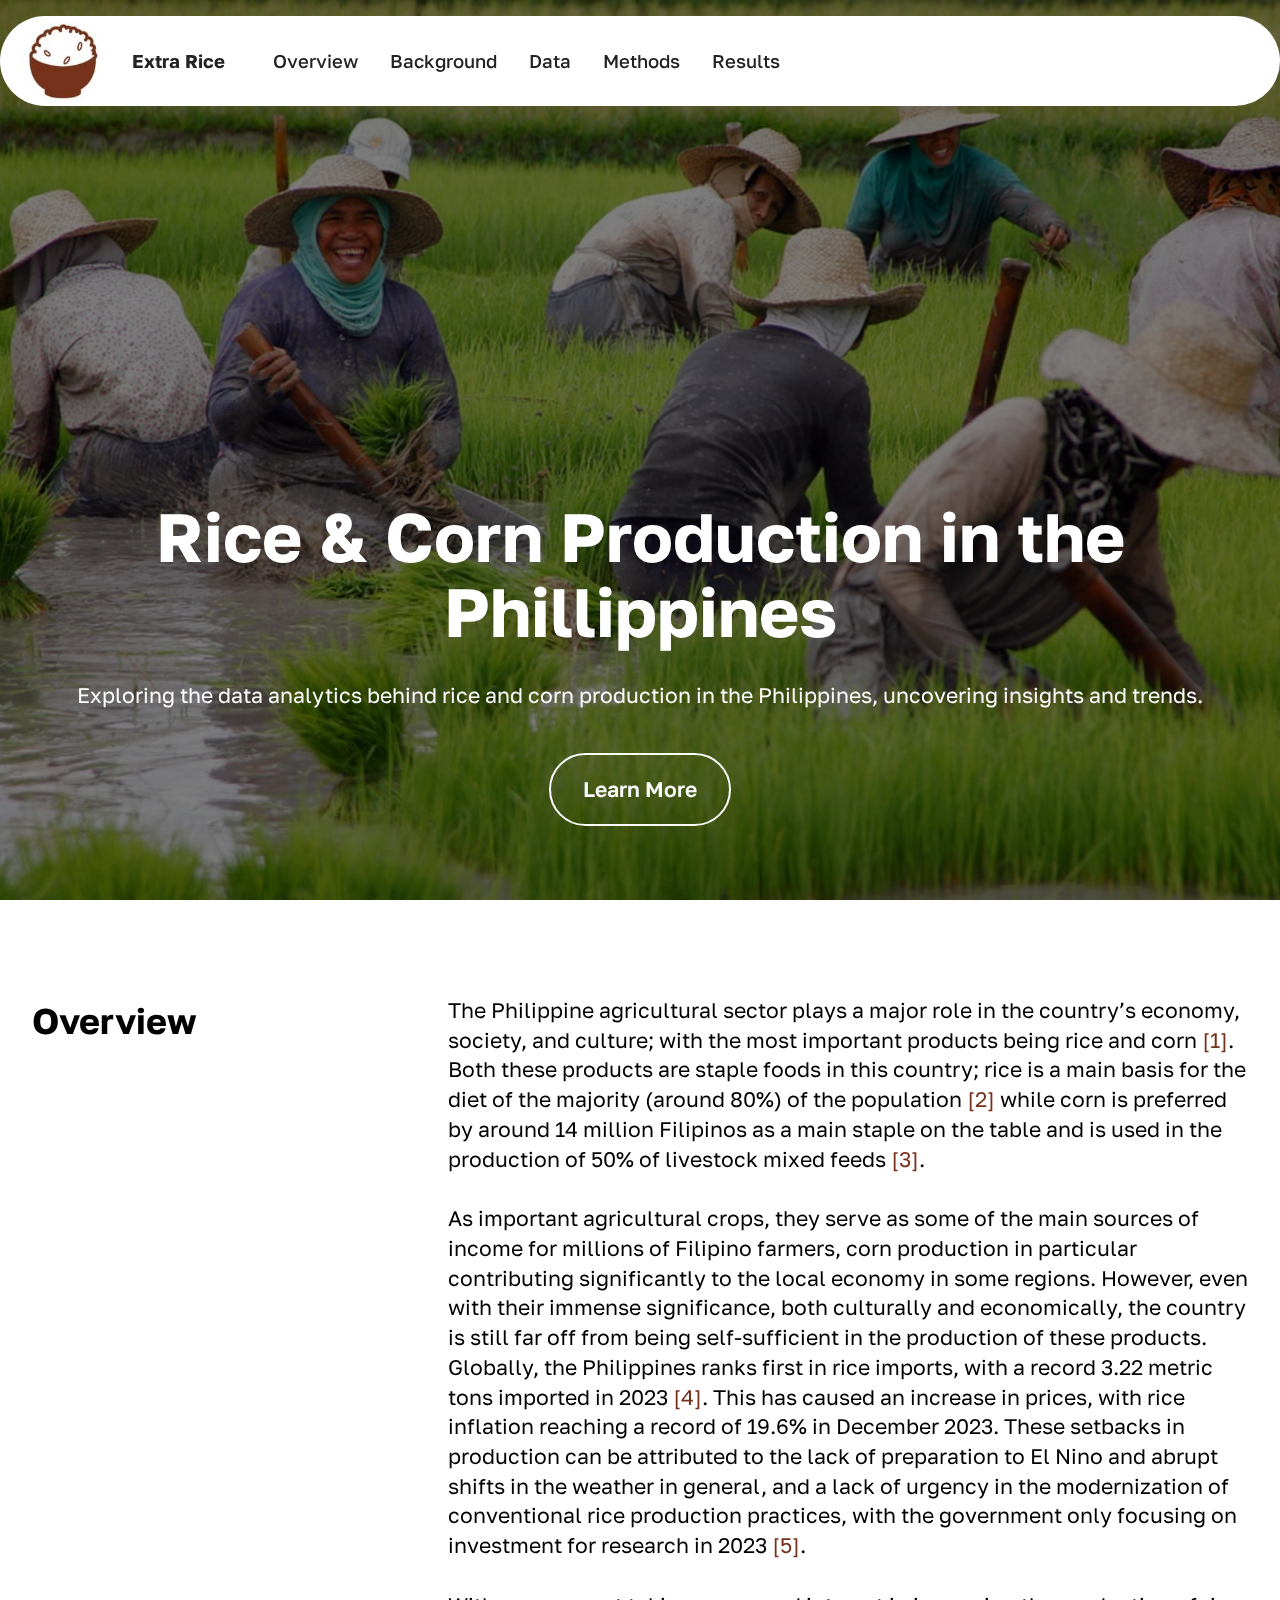
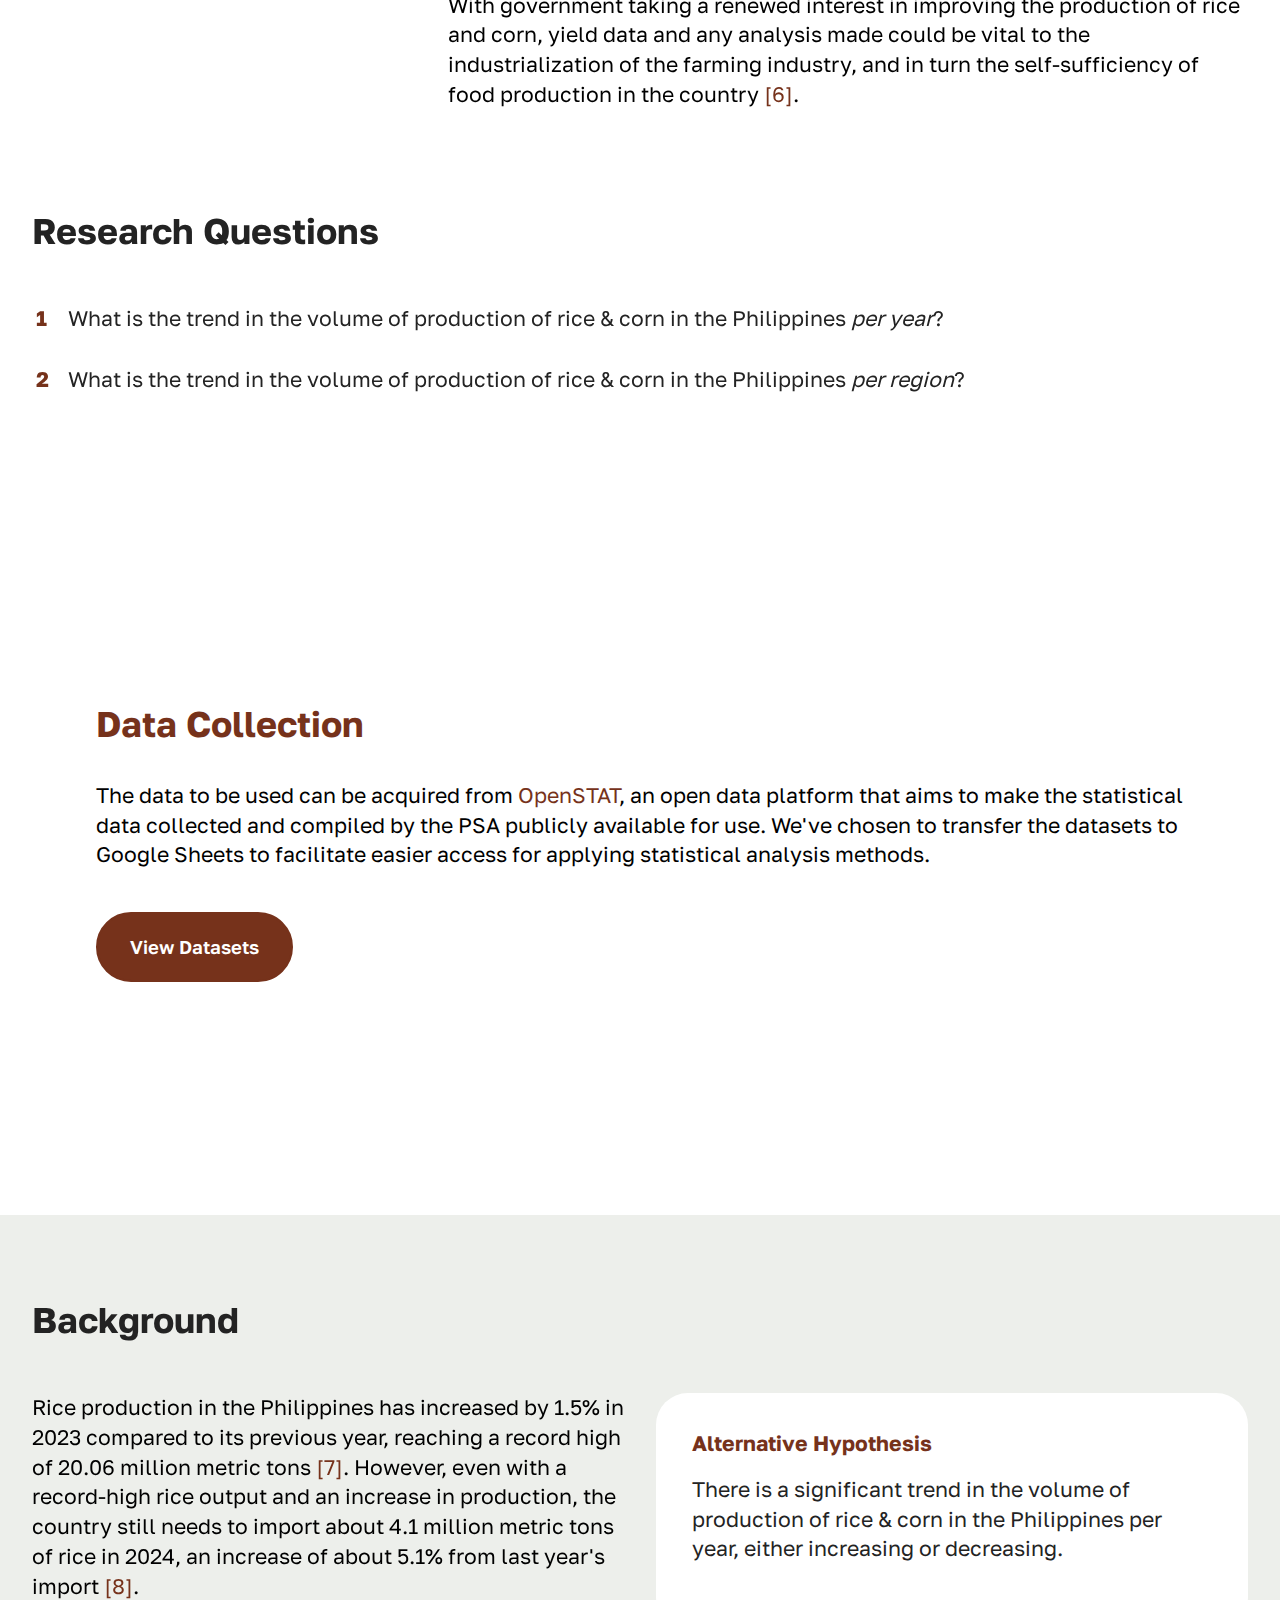
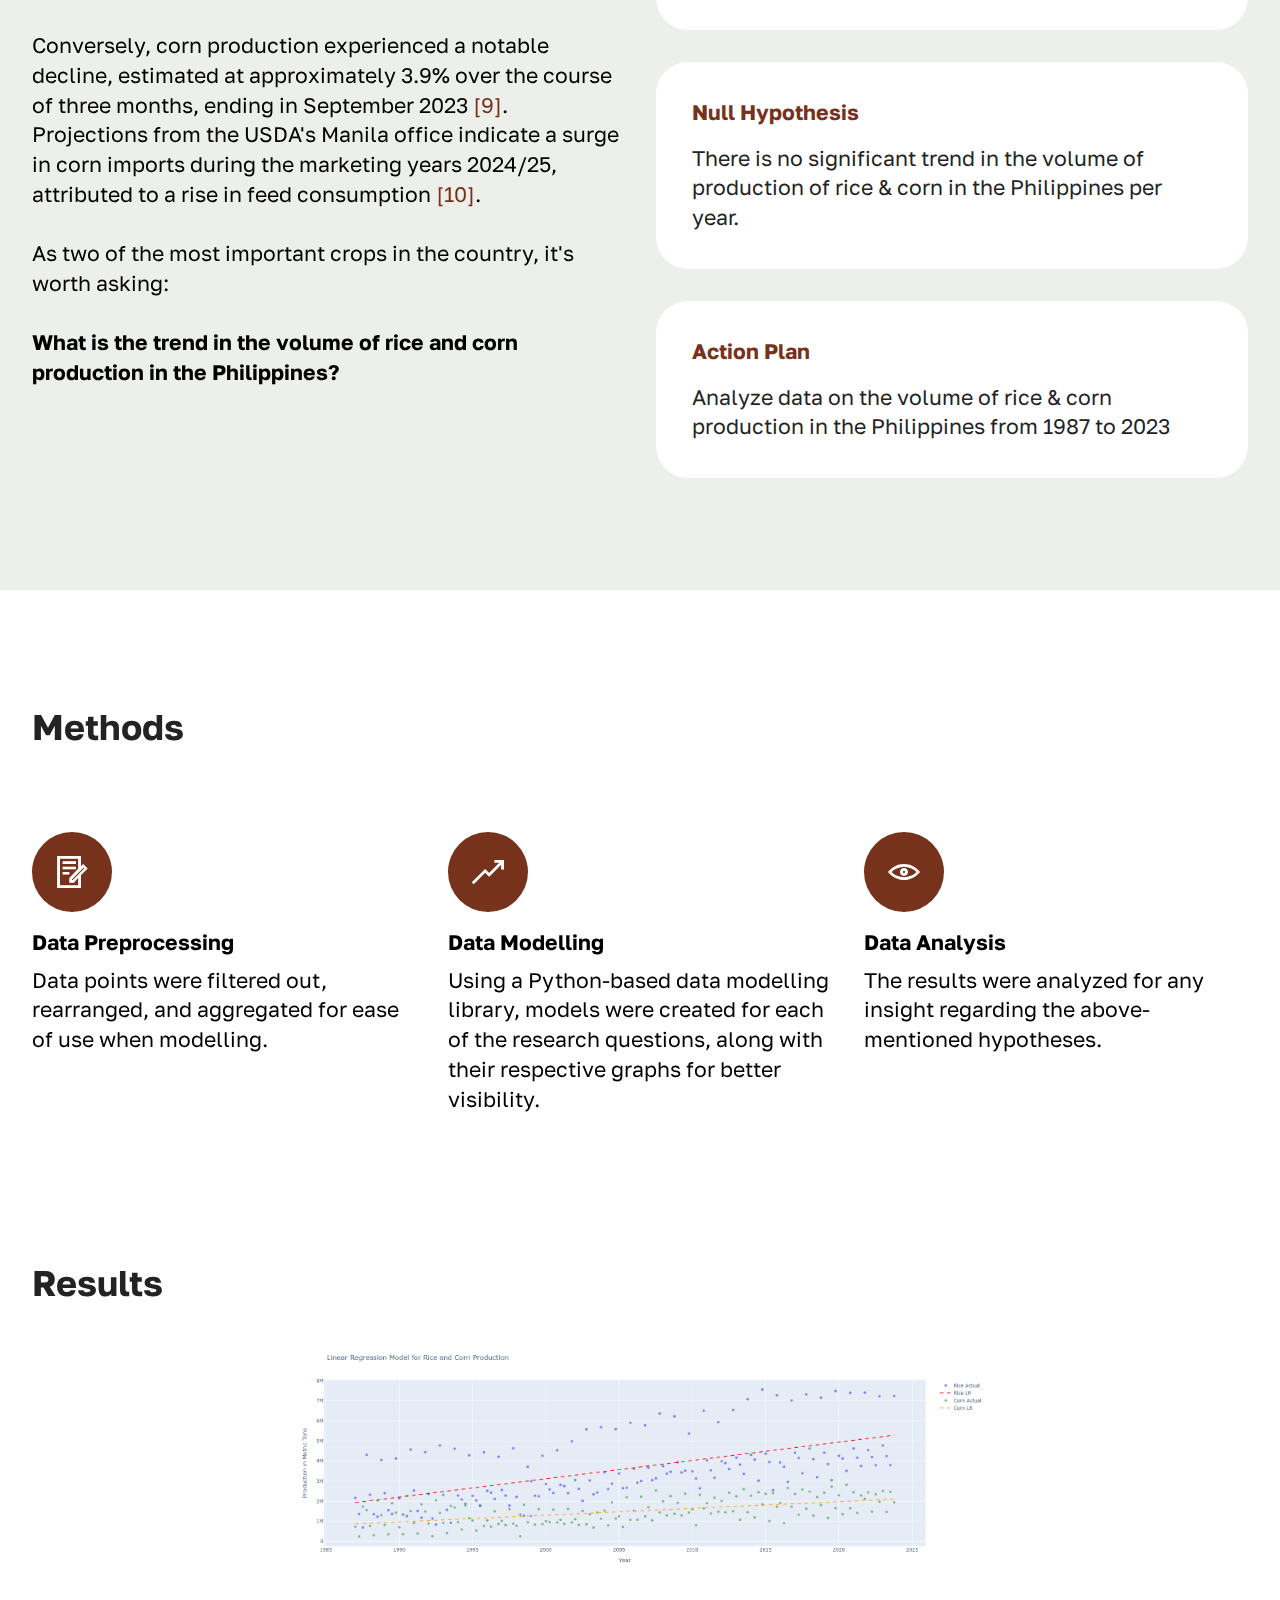
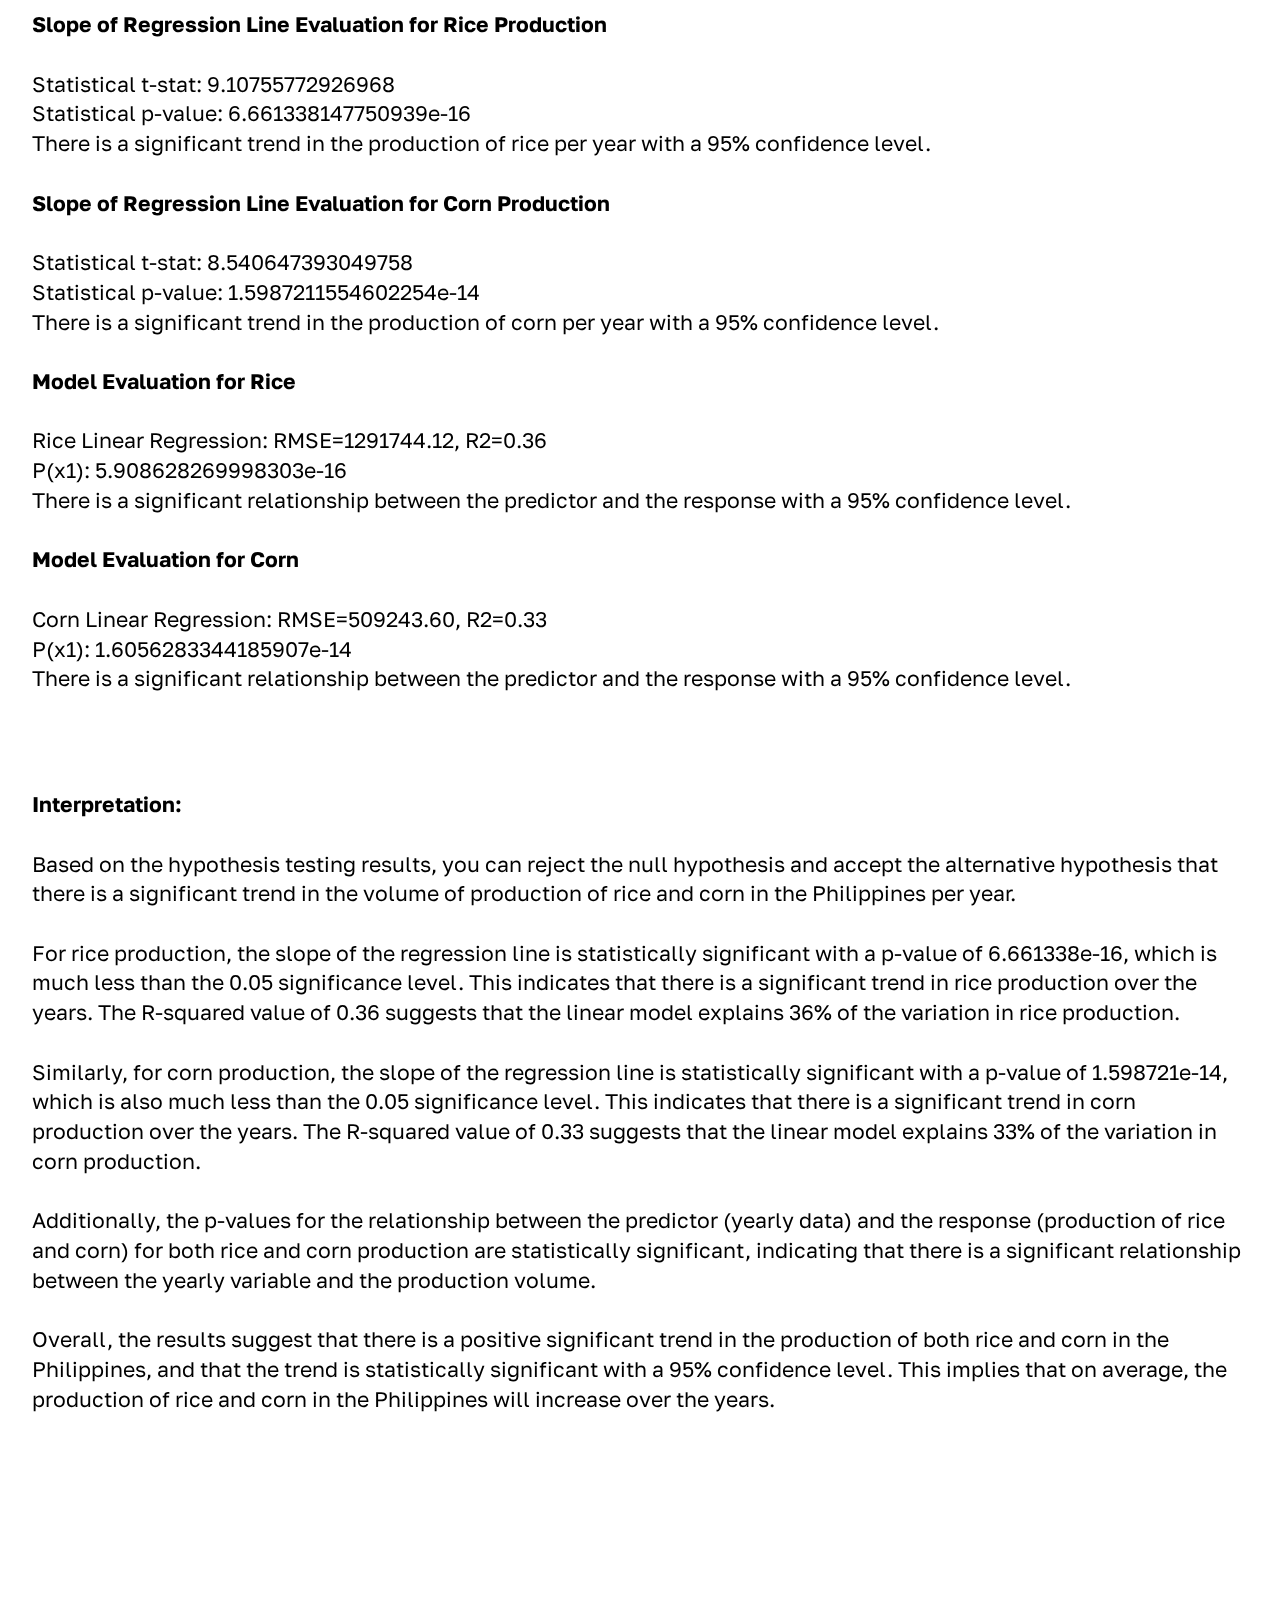
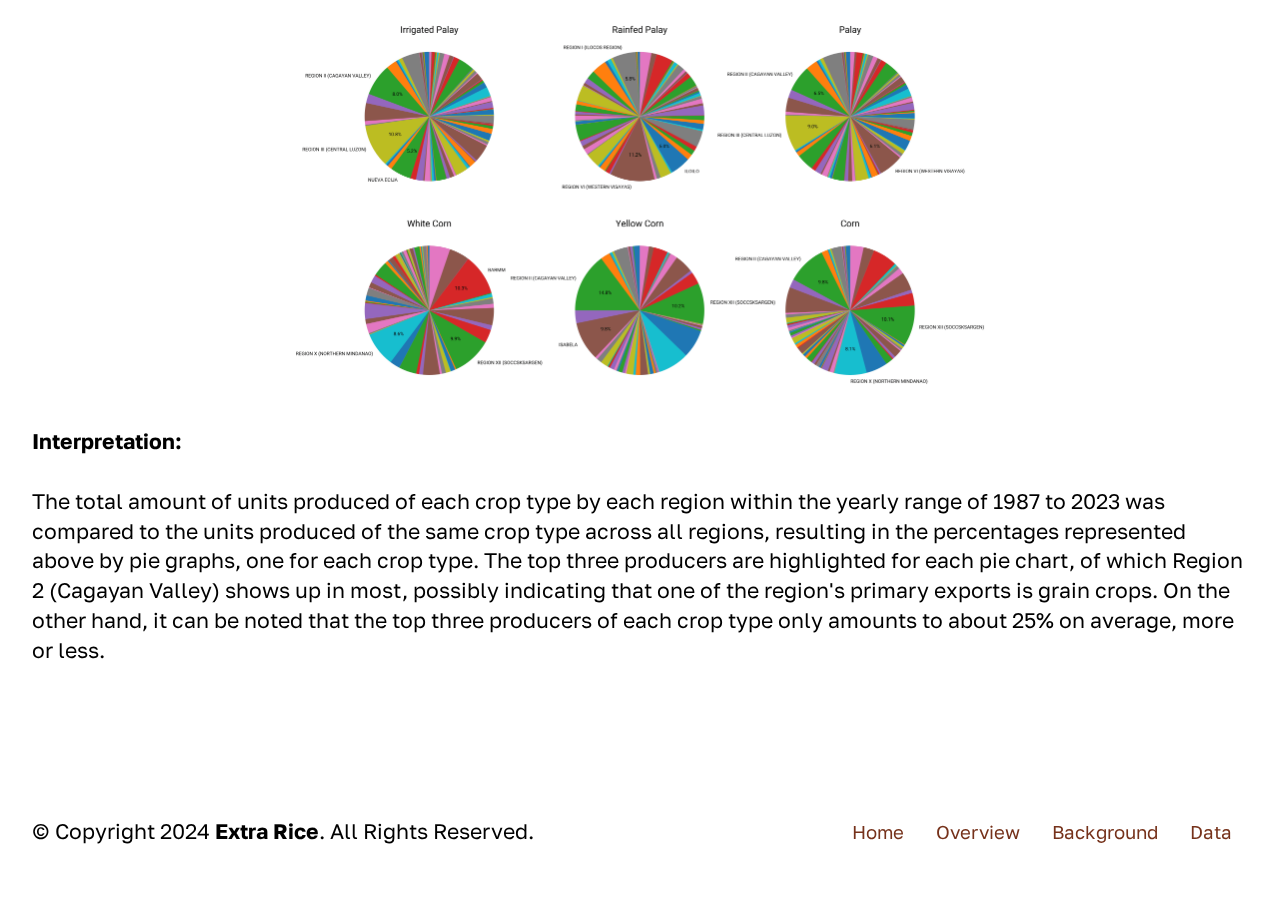
==== commit b6c32448: "Replace site files in docs folder" ====
--- a/docs/index.html
+++ b/docs/index.html
@@ -20,7 +20,7 @@
   <link rel="stylesheet" href="assets/theme/css/style.css">
   <link rel="preload" href="https://fonts.googleapis.com/css2?family=Golos+Text:wght@400;700&display=swap&display=swap" as="style" onload="this.onload=null;this.rel='stylesheet'">
   <noscript><link rel="stylesheet" href="https://fonts.googleapis.com/css2?family=Golos+Text:wght@400;700&display=swap&display=swap"></noscript>
-  <link rel="preload" as="style" href="assets/mobirise/css/mbr-additional.css?v=eWHJUC"><link rel="stylesheet" href="assets/mobirise/css/mbr-additional.css?v=eWHJUC" type="text/css">
+  <link rel="preload" as="style" href="assets/mobirise/css/mbr-additional.css?v=cBfYvg"><link rel="stylesheet" href="assets/mobirise/css/mbr-additional.css?v=cBfYvg" type="text/css">
 
   
   
@@ -57,7 +57,7 @@
 					</li>
 					<li class="nav-item">
 						<a class="nav-link link text-black text-primary display-4" href="index.html#article13-h">Data</a>
-					</li></ul>
+					</li><li class="nav-item"><a class="nav-link link text-black text-primary display-4" href="index.html#article11-l">Methods</a></li><li class="nav-item"><a class="nav-link link text-black text-primary display-4" href="index.html#article11-o">Results</a></li></ul>
 				
 				
 			</div>
@@ -92,7 +92,7 @@
                   <strong>Overview</strong></h6>
             </div>
             <div class="col-md-12 col-lg-8">
-              <p class="mbr-text mbr-fonts-style mt-0 mb-0 display-7">The Philippine agricultural sector plays a major role in the country’s economy, society, and culture; with the most important products being rice and corn <a href="https://agwaychemicals.com.ph/5-most-extensively-grown-crops-in-the-philippines/" class="text-primary" target="_blank">[1]</a>. Both these products are staple foods in this country; rice is a main basis for the diet of the majority (around 80%) of the population <a href="https://www.adb.org/sites/default/files/publication/157236/adbi-rp57.pdf" class="text-primary" target="_blank">[3]</a> while corn is preferred by around 14 million Filipinos as a main staple on the table and is used in the production of 50% of livestock mixed feeds <a href="https://www.philstar.com/headlines/2023/05/11/2265553/philsa-da-conduct-joint-research-corn-onion-using-satellite-data" class="text-primary" target="_blank">[2]</a>.  
+              <p class="mbr-text mbr-fonts-style mt-0 mb-0 display-7">The Philippine agricultural sector plays a major role in the country’s economy, society, and culture; with the most important products being rice and corn <a href="https://agwaychemicals.com.ph/5-most-extensively-grown-crops-in-the-philippines/" class="text-primary" target="_blank">[1]</a>. Both these products are staple foods in this country; rice is a main basis for the diet of the majority (around 80%) of the population <a href="https://www.adb.org/sites/default/files/publication/157236/adbi-rp57.pdf" class="text-primary" target="_blank">[2]</a> while corn is preferred by around 14 million Filipinos as a main staple on the table and is used in the production of 50% of livestock mixed feeds <a href="https://www.philstar.com/headlines/2023/05/11/2265553/philsa-da-conduct-joint-research-corn-onion-using-satellite-data" class="text-primary" target="_blank">[3]</a>.  
 <br>
 <br>As important agricultural crops, they serve as some of the main sources of income for millions of Filipino farmers, corn production in particular contributing significantly to the local economy in some regions. However, even with their immense significance, both culturally and economically, the country is still far off from being self-sufficient in the production of these products. Globally, the Philippines ranks first in rice imports, with a record 3.22 metric tons imported in 2023 <a href="https://www.gmanetwork.com/news/money/economy/894907/philippines-to-remain-world-s-top-rice-importer-in-2024-usda/story/" class="text-primary">[4]</a>. This has caused an increase in prices, with rice inflation reaching a record of 19.6% in December 2023.  These setbacks in production can be attributed to the lack of preparation to El Nino and abrupt shifts in the weather in general, and a lack of urgency in the modernization of conventional rice production practices, with the government only focusing on investment for research in 2023 <a href="https://www.philstar.com/business/2023/11/05/2308929/enhancing-rice-farming-philippines" class="text-primary">[5]</a>.
 <br>
@@ -132,71 +132,6 @@
           </ol>
           <ol>
           </ol>
-        </div>
-      </div>
-    </div>
-  </div>
-</section>
-
-<section data-bs-version="5.1" class="features029 cid-uacq20nex7" id="features029-j">
-  
-  
-  
-  <div class="container">
-    <div class="row justify-content-center">
-      <div class="col-md-12 content-head mb-5">
-        <h1 class="mbr-section-title mbr-fonts-style mb-0 display-5">
-          <strong>Background</strong></h1>
-        
-      </div>
-    </div>
-    <div class="row justify-content-center">
-      <div class="col-md-12 col-lg-6">
-        <p class="mbr-text mbr-fonts-style mt-0 display-7">Rice production in the Philippines has increased by 1.5% in 2023 compared to its previous year, reaching a record high of 20.06 million metric tons <a href="https://www.philstar.com/headlines/2024/01/31/2329778/da-palay-production-hit-2006-million-mt-2023" class="text-primary" target="_blank">[7]</a>. However, even with a record-high rice output and an increase in production, the country still needs to import about 4.1 million metric tons of rice in 2024, an increase of about 5.1% from last year's import <a href="https://business.inquirer.net/449449/ph-seen-to-import-more-rice-as-harvest-may-fall-short-this-year" class="text-primary" target="_blank">[8]</a>.   
-<br>
-<br>Conversely, corn production experienced a notable decline, estimated at approximately 3.9% over the course of three months, ending in September 2023 <a href="https://psa.gov.ph/content/updates-july-september-2023-palay-and-corn-estimates-01-september-2023" class="text-primary" target="_blank">[9]</a>. Projections from the USDA's Manila office indicate a surge in corn imports during the marketing years 2024/25, attributed to a rise in feed consumption <a href="https://ukragroconsult.com/en/news/the-philippines-will-import-more-corn-in-my-2024-25/" class="text-primary" target="_blank">[10]</a>.
-<br>
-<br>As two of the most important crops in the country, it's worth asking: <br><br><strong>What is the trend in the volume of rice and corn production in the Philippines?&nbsp;</strong><br></p>
-      </div>
-      <div class="col-12 col-lg-6">
-        <div class="item features-without-image col-12 col-md-12 col-lg-12 active">
-          <div class="item-wrapper">
-            <div class="item-content">
-              <h5 class="mbr-card-title mbr-fonts-style mt-0 mb-3 mbr-number display-7"><strong>Alternative Hypothesis</strong></h5>
-              
-              <p class="card-text mbr-fonts-style mt-0 mb-0 display-7">
-                There is a significant trend in the volume of production of rice &amp; corn in the Philippines per year, either increasing or decreasing.<br><br>
-              </p>
-              
-            </div>
-
-          </div>
-        </div>
-        <div class="item features-without-image col-12 col-md-12 col-lg-12">
-          <div class="item-wrapper">
-            <div class="item-content">
-              <h5 class="mbr-card-title mbr-fonts-style mt-0 mb-3 mbr-number display-7"><strong>Null Hypothesis</strong></h5>
-              
-              <p class="card-text mbr-fonts-style mt-0 mb-0 display-7">
-                There is no significant trend in the volume of production of rice &amp; corn in the Philippines per year.
-              </p>
-              
-            </div>
-
-          </div>
-        </div>
-        <div class="item features-without-image col-12 col-md-12 col-lg-12">
-          <div class="item-wrapper">
-            <div class="item-content">
-              <h5 class="mbr-card-title mbr-fonts-style mt-0 mb-3 mbr-number display-7">
-                <strong>Action Plan</strong></h5>
-              
-              <p class="card-text mbr-fonts-style mt-0 mb-0 display-7">
-                Analyze data on the volume of rice &amp; corn production in the Philippines from 1987 to 2023
-              </p>
-              
-            </div>
-          </div>
         </div>
       </div>
     </div>
@@ -217,6 +152,264 @@
                         <div class="mbr-section-btn mt-4"><a class="btn btn-primary display-4" href="https://docs.google.com/spreadsheets/d/19upmo2e9LvCij00nTgOgw17coAE-ueg69zoBt7HeO6k/edit?usp=sharing" target="_blank">View Datasets</a></div>
                     </div>
                 </div>
+            </div>
+        </div>
+    </div>
+</section>
+
+<section data-bs-version="5.1" class="features029 cid-uacq20nex7" id="features029-j">
+  
+  
+  
+  <div class="container">
+    <div class="row justify-content-center">
+      <div class="col-md-12 content-head mb-5">
+        <h1 class="mbr-section-title mbr-fonts-style mb-0 display-5">
+          <strong>Background</strong></h1>
+        
+      </div>
+    </div>
+    <div class="row justify-content-center">
+      <div class="col-md-12 col-lg-6">
+        <p class="mbr-text mbr-fonts-style mt-0 display-7">Rice production in the Philippines has increased by 1.5% in 2023 compared to its previous year, reaching a record high of 20.06 million metric tons <a href="https://www.philstar.com/headlines/2024/01/31/2329778/da-palay-production-hit-2006-million-mt-2023" class="text-primary" target="_blank">[7]</a>. However, even with a record-high rice output and an increase in production, the country still needs to import about 4.1 million metric tons of rice in 2024, an increase of about 5.1% from last year's import <a href="https://business.inquirer.net/449449/ph-seen-to-import-more-rice-as-harvest-may-fall-short-this-year" class="text-primary" target="_blank">[8]</a>.   
+<br>
+<br>Conversely, corn production experienced a notable decline, estimated at approximately 3.9% over the course of three months, ending in September 2023 <a href="https://psa.gov.ph/content/updates-july-september-2023-palay-and-corn-estimates-01-september-2023" class="text-primary" target="_blank">[9]</a>. Projections from the USDA's Manila office indicate a surge in corn imports during the marketing years 2024/25, attributed to a rise in feed consumption <a href="https://ukragroconsult.com/en/news/the-philippines-will-import-more-corn-in-my-2024-25/" class="text-primary" target="_blank">[10]</a>.
+<br>
+<br>As two of the most important crops in the country, it's worth asking: <br><br><strong>What is the trend in the volume of rice and corn production in the Philippines?&nbsp;</strong><br></p>
+      </div>
+      <div class="col-12 col-lg-6">
+        <div class="item features-without-image col-12 col-md-12 col-lg-12 active">
+          <div class="item-wrapper">
+            <div class="item-content">
+              <h5 class="mbr-card-title mbr-fonts-style mt-0 mb-3 mbr-number display-7"><strong>Alternative Hypothesis</strong></h5>
+              
+              <p class="card-text mbr-fonts-style mt-0 mb-0 display-7">
+                There is a significant trend in the volume of production of rice &amp; corn in the Philippines per year, either increasing or decreasing.<br><br>
+              </p>
+              
+            </div>
+
+          </div>
+        </div>
+        <div class="item features-without-image col-12 col-md-12 col-lg-12">
+          <div class="item-wrapper">
+            <div class="item-content">
+              <h5 class="mbr-card-title mbr-fonts-style mt-0 mb-3 mbr-number display-7"><strong>Null Hypothesis</strong></h5>
+              
+              <p class="card-text mbr-fonts-style mt-0 mb-0 display-7">
+                There is no significant trend in the volume of production of rice &amp; corn in the Philippines per year.
+              </p>
+              
+            </div>
+
+          </div>
+        </div>
+        <div class="item features-without-image col-12 col-md-12 col-lg-12">
+          <div class="item-wrapper">
+            <div class="item-content">
+              <h5 class="mbr-card-title mbr-fonts-style mt-0 mb-3 mbr-number display-7">
+                <strong>Action Plan</strong></h5>
+              
+              <p class="card-text mbr-fonts-style mt-0 mb-0 display-7">
+                Analyze data on the volume of rice &amp; corn production in the Philippines from 1987 to 2023
+              </p>
+              
+            </div>
+          </div>
+        </div>
+      </div>
+    </div>
+  </div>
+</section>
+
+<section data-bs-version="5.1" class="article11 cid-udFkcn3ejc" id="article11-l">
+    
+
+    
+    
+    <div class="container">
+        <div class="row justify-content-center">
+            <div class="title col-md-12 col-lg-12">
+                <h3 class="mbr-section-title mbr-fonts-style align-center mt-0 mb-0 display-5"><strong>Methods</strong></h3>
+                
+                
+            </div>
+        </div>
+    </div>
+</section>
+
+<section data-bs-version="5.1" class="features10 cid-udFkzjY680" id="features010-n">
+  
+
+  
+  
+  <div class="container">
+    
+    <div class="row">
+      <div class="item features-without-image col-12 col-md-6 col-lg-4">
+        <div class="item-wrapper">
+          <div class="card-box align-left">
+            <div class="iconfont-wrapper mb-3">
+              <span class="mbr-iconfont mobi-mbri-contact-form mobi-mbri"></span>
+            </div>
+            <h5 class="card-title mbr-fonts-style display-7">
+              <strong>Data Preprocessing</strong></h5>
+            <p class="card-text mbr-fonts-style mb-3 display-7">Data points were filtered out, rearranged, and aggregated for ease of use when modelling.</p>
+            
+          </div>
+        </div>
+      </div>
+      <div class="item features-without-image col-12 col-md-6 col-lg-4">
+        <div class="item-wrapper">
+          <div class="card-box align-left">
+            <div class="iconfont-wrapper mb-3">
+              <span class="mbr-iconfont mobi-mbri-growing-chart mobi-mbri"></span>
+            </div>
+            <h5 class="card-title mbr-fonts-style display-7">
+              <strong>Data Modelling</strong></h5>
+            <p class="card-text mbr-fonts-style mb-3 display-7">
+              Using a Python-based data modelling library, models were created for each of the research questions, along with their respective graphs for better visibility.</p>
+            
+          </div>
+        </div>
+      </div>
+      <div class="item features-without-image col-12 col-md-6 col-lg-4">
+        <div class="item-wrapper">
+          <div class="card-box align-left">
+            <div class="iconfont-wrapper mb-3">
+              <span class="mbr-iconfont mobi-mbri-preview mobi-mbri"></span>
+            </div>
+            <h5 class="card-title mbr-fonts-style display-7">
+              <strong>Data Analysis</strong></h5>
+            <p class="card-text mbr-fonts-style mb-3 display-7">
+              The results were analyzed for any insight regarding the above-mentioned hypotheses.</p>
+            
+          </div>
+        </div>
+      </div>
+    </div>
+  </div>
+</section>
+
+<section data-bs-version="5.1" class="article11 cid-udFpeBdR7u" id="article11-o">
+    
+
+    
+    
+    <div class="container">
+        <div class="row justify-content-center">
+            <div class="title col-md-12 col-lg-12">
+                <h3 class="mbr-section-title mbr-fonts-style align-center mt-0 mb-0 display-5">
+                <strong>Results</strong></h3>
+                
+                
+            </div>
+        </div>
+    </div>
+</section>
+
+<section data-bs-version="5.1" class="image01 cid-udFqgYOP6G" id="image01-p">
+  
+
+  
+  
+
+  <div class="container-fluid">
+    <div class="row justify-content-center">
+      <div class="col-12 col-lg-7">
+        <div class="image-wrapper mb-4">
+          <img class="w-100" src="assets/images/rq1-1755x600.png" alt="Mobirise Website Builder">
+        </div>
+        
+        
+      </div>
+    </div>
+  </div>
+</section>
+
+<section data-bs-version="5.1" class="article12 cid-udFr8RAg54" id="article12-q">    
+    
+    <div class="container">
+        <div class="row justify-content-center">
+            <div class="col-md-12 col-lg-12">
+                
+                
+                <p class="mbr-text mbr-fonts-style display-7"><strong>Slope of Regression Line Evaluation for Rice Production
+</strong><br>
+<br>Statistical t-stat:  9.10755772926968
+<br>Statistical p-value:  6.661338147750939e-16
+<br>There is a significant trend in the production of rice per year with a 95% confidence level.
+<br>
+<br><strong>Slope of Regression Line Evaluation for Corn Production
+<br></strong>
+<br>Statistical t-stat:  8.540647393049758
+<br>Statistical p-value:  1.5987211554602254e-14
+<br>There is a significant trend in the production of corn per year with a 95% confidence level.
+<br>
+<br><strong>Model Evaluation for Rice
+<br></strong>
+<br>Rice Linear Regression: RMSE=1291744.12, R2=0.36
+<br>P(x1): 5.908628269998303e-16
+<br>There is a significant relationship between the predictor and the response with a 95% confidence level.
+<br>
+<br><strong>Model Evaluation for Corn
+<br></strong>
+<br>Corn Linear Regression: RMSE=509243.60, R2=0.33
+<br>P(x1): 1.6056283344185907e-14
+<br>There is a significant relationship between the predictor and the response with a 95% confidence level.</p>
+            </div>
+        </div>
+    </div>
+</section>
+
+<section data-bs-version="5.1" class="article12 cid-udFrRdRevP" id="article12-r">    
+    
+    <div class="container">
+        <div class="row justify-content-center">
+            <div class="col-md-12 col-lg-12">
+                
+                
+                <p class="mbr-text mbr-fonts-style display-7"><strong>Interpretation:</strong><br><br>Based on the hypothesis testing results, you can reject the null hypothesis and accept the alternative hypothesis that there is a significant trend in the volume of production of rice and corn in the Philippines per year.
+<br>
+<br>For rice production, the slope of the regression line is statistically significant with a p-value of 6.661338e-16, which is much less than the 0.05 significance level. This indicates that there is a significant trend in rice production over the years. The R-squared value of 0.36 suggests that the linear model explains 36% of the variation in rice production.
+<br>
+<br>Similarly, for corn production, the slope of the regression line is statistically significant with a p-value of 1.598721e-14, which is also much less than the 0.05 significance level. This indicates that there is a significant trend in corn production over the years. The R-squared value of 0.33 suggests that the linear model explains 33% of the variation in corn production.
+<br>
+<br>Additionally, the p-values for the relationship between the predictor (yearly data) and the response (production of rice and corn) for both rice and corn production are statistically significant, indicating that there is a significant relationship between the yearly variable and the production volume.
+<br>
+<br>Overall, the results suggest that there is a positive significant trend in the production of both rice and corn in the Philippines, and that the trend is statistically significant with a 95% confidence level. This implies that on average, the production of rice and corn in the Philippines will increase over the years.</p>
+            </div>
+        </div>
+    </div>
+</section>
+
+<section data-bs-version="5.1" class="image01 cid-udFuNrCm63" id="image01-t">
+  
+
+  
+  
+
+  <div class="container-fluid">
+    <div class="row justify-content-center">
+      <div class="col-12 col-lg-7">
+        <div class="image-wrapper mb-4">
+          <img class="w-100" src="assets/images/rq2-2788x1494.png" alt="Mobirise Website Builder">
+        </div>
+        
+        
+      </div>
+    </div>
+  </div>
+</section>
+
+<section data-bs-version="5.1" class="article12 cid-udFuODfdMy" id="article12-u">    
+    
+    <div class="container">
+        <div class="row justify-content-center">
+            <div class="col-md-12 col-lg-12">
+                
+                
+                <p class="mbr-text mbr-fonts-style display-7"><strong>Interpretation:</strong><br><br>The total amount of units produced of each crop type by each region within the yearly range of 1987 to 2023 was compared to the units produced of the same crop type across all regions, resulting in the percentages represented above by pie graphs, one for each crop type. The top three producers are highlighted for each pie chart, of which Region 2 (Cagayan Valley) shows up in most, possibly indicating that one of the region's primary exports is grain crops. On the other hand, it can be noted that the top three producers of each crop type only amounts to about 25% on average, more or less.</p>
             </div>
         </div>
     </div>
@@ -253,7 +446,7 @@
 <script src="assets/smoothscroll/smooth-scroll.js"></script>
 <script src="assets/ytplayer/index.js"></script>
 <script src="assets/dropdown/js/navbar-dropdown.js"></script>
-<script src="assets/theme/js/script.js"></script>  
+<script src="assets/theme/js/script.js"></script>
   
 </body>
 </html>--- a/docs/assets/mobirise/css/mbr-additional.css
+++ b/docs/assets/mobirise/css/mbr-additional.css
@@ -1462,6 +1462,50 @@
 .cid-uachYMDPZC .mbr-section-subtitle {
   text-align: center;
 }
+.cid-uacn1WrPA2 {
+  padding-top: 10rem;
+  padding-bottom: 10rem;
+  background-image: url("../../../assets/images/scaled-900x598-b-106-reisfelder-bei-batuan-reisfelder-bei-batuan-900x598.jpeg");
+}
+.cid-uacn1WrPA2 .mbr-fallback-image.disabled {
+  display: none;
+}
+.cid-uacn1WrPA2 .mbr-fallback-image {
+  display: block;
+  background-size: cover;
+  background-position: center center;
+  width: 100%;
+  height: 100%;
+  position: absolute;
+  top: 0;
+}
+.cid-uacn1WrPA2 .card-wrapper {
+  background: #ffffff;
+}
+@media (max-width: 767px) {
+  .cid-uacn1WrPA2 .card-wrapper {
+    padding: 1.5rem;
+  }
+}
+@media (min-width: 768px) and (max-width: 991px) {
+  .cid-uacn1WrPA2 .card-wrapper {
+    padding: 2.25rem;
+  }
+}
+@media (min-width: 992px) {
+  .cid-uacn1WrPA2 .card-wrapper {
+    padding: 4rem;
+  }
+}
+.cid-uacn1WrPA2 .mbr-text,
+.cid-uacn1WrPA2 .mbr-section-btn {
+  color: #000000;
+}
+.cid-uacn1WrPA2 .card-title,
+.cid-uacn1WrPA2 .card-box {
+  text-align: left;
+  color: #76321b;
+}
 .cid-uacq20nex7 {
   padding-top: 5rem;
   padding-bottom: 5rem;
@@ -1522,15 +1566,15 @@
 .cid-uacq20nex7 .item .mbr-section-btn {
   text-align: left;
 }
-.cid-uacn1WrPA2 {
-  padding-top: 10rem;
-  padding-bottom: 10rem;
-  background-image: url("../../../assets/images/scaled-900x598-b-106-reisfelder-bei-batuan-reisfelder-bei-batuan-900x598.jpeg");
-}
-.cid-uacn1WrPA2 .mbr-fallback-image.disabled {
+.cid-udFkcn3ejc {
+  padding-top: 7rem;
+  padding-bottom: 0rem;
+  background-color: #ffffff;
+}
+.cid-udFkcn3ejc .mbr-fallback-image.disabled {
   display: none;
 }
-.cid-uacn1WrPA2 .mbr-fallback-image {
+.cid-udFkcn3ejc .mbr-fallback-image {
   display: block;
   background-size: cover;
   background-position: center center;
@@ -1539,32 +1583,170 @@
   position: absolute;
   top: 0;
 }
-.cid-uacn1WrPA2 .card-wrapper {
-  background: #ffffff;
+.cid-udFkcn3ejc .mbr-section-title {
+  text-align: left;
+}
+.cid-udFkzjY680 {
+  padding-top: 3rem;
+  padding-bottom: 4rem;
+  background-color: #ffffff;
+}
+.cid-udFkzjY680 .mbr-fallback-image.disabled {
+  display: none;
+}
+.cid-udFkzjY680 .item-wrapper {
+  margin-bottom: 2rem;
+  margin-top: 2rem;
 }
 @media (max-width: 767px) {
-  .cid-uacn1WrPA2 .card-wrapper {
-    padding: 1.5rem;
-  }
-}
-@media (min-width: 768px) and (max-width: 991px) {
-  .cid-uacn1WrPA2 .card-wrapper {
-    padding: 2.25rem;
-  }
-}
-@media (min-width: 992px) {
-  .cid-uacn1WrPA2 .card-wrapper {
-    padding: 4rem;
-  }
-}
-.cid-uacn1WrPA2 .mbr-text,
-.cid-uacn1WrPA2 .mbr-section-btn {
+  .cid-udFkzjY680 .item-wrapper {
+    margin-bottom: 1rem;
+  }
+}
+.cid-udFkzjY680 .mbr-fallback-image {
+  display: block;
+  background-size: cover;
+  background-position: center center;
+  width: 100%;
+  height: 100%;
+  position: absolute;
+  top: 0;
+}
+.cid-udFkzjY680 .mbr-iconfont {
+  display: inline-flex;
+  font-size: 2rem;
+  color: #ffffff;
+  width: 80px;
+  justify-content: center;
+  align-items: center;
+  background: #76321b;
+  height: 80px;
+  border-radius: 50%;
+}
+.cid-udFkzjY680 .card-title,
+.cid-udFkzjY680 .iconfont-wrapper,
+.cid-udFkzjY680 .card-text {
   color: #000000;
-}
-.cid-uacn1WrPA2 .card-title,
-.cid-uacn1WrPA2 .card-box {
+  text-align: center;
+}
+.cid-udFkzjY680 .content-head {
+  max-width: 800px;
+}
+.cid-udFkzjY680 .mbr-section-title {
+  color: #000000;
+}
+.cid-udFkzjY680 .mbr-section-btn {
+  text-align: center;
+}
+.cid-udFkzjY680 .card-text,
+.cid-udFkzjY680 .mbr-section-btn {
   text-align: left;
-  color: #76321b;
+}
+.cid-udFkzjY680 .card-title,
+.cid-udFkzjY680 .iconfont-wrapper {
+  text-align: left;
+}
+.cid-udFpeBdR7u {
+  padding-top: 3rem;
+  padding-bottom: 0rem;
+  background-color: #ffffff;
+}
+.cid-udFpeBdR7u .mbr-fallback-image.disabled {
+  display: none;
+}
+.cid-udFpeBdR7u .mbr-fallback-image {
+  display: block;
+  background-size: cover;
+  background-position: center center;
+  width: 100%;
+  height: 100%;
+  position: absolute;
+  top: 0;
+}
+.cid-udFpeBdR7u .mbr-section-title {
+  text-align: left;
+}
+.cid-udFqgYOP6G {
+  padding-top: 2rem;
+  padding-bottom: 0rem;
+  background-color: #ffffff;
+}
+.cid-udFqgYOP6G .mbr-fallback-image.disabled {
+  display: none;
+}
+.cid-udFqgYOP6G .mbr-fallback-image {
+  display: block;
+  background-size: cover;
+  background-position: center center;
+  width: 100%;
+  height: 100%;
+  position: absolute;
+  top: 0;
+}
+.cid-udFqgYOP6G .row {
+  flex-direction: row-reverse;
+}
+.cid-udFr8RAg54 {
+  padding-top: 0rem;
+  padding-bottom: 5rem;
+  background-color: #ffffff;
+}
+.cid-udFr8RAg54 .mbr-text {
+  color: #000000;
+}
+.cid-udFr8RAg54 .mbr-section-subtitle {
+  color: #000000;
+}
+.cid-udFr8RAg54 .mbr-section-title {
+  color: #000000;
+}
+.cid-udFrRdRevP {
+  padding-top: 0rem;
+  padding-bottom: 10rem;
+  background-color: #ffffff;
+}
+.cid-udFrRdRevP .mbr-text {
+  color: #000000;
+}
+.cid-udFrRdRevP .mbr-section-subtitle {
+  color: #000000;
+}
+.cid-udFrRdRevP .mbr-section-title {
+  color: #000000;
+}
+.cid-udFuNrCm63 {
+  padding-top: 2rem;
+  padding-bottom: 0rem;
+  background-color: #ffffff;
+}
+.cid-udFuNrCm63 .mbr-fallback-image.disabled {
+  display: none;
+}
+.cid-udFuNrCm63 .mbr-fallback-image {
+  display: block;
+  background-size: cover;
+  background-position: center center;
+  width: 100%;
+  height: 100%;
+  position: absolute;
+  top: 0;
+}
+.cid-udFuNrCm63 .row {
+  flex-direction: row-reverse;
+}
+.cid-udFuODfdMy {
+  padding-top: 0rem;
+  padding-bottom: 5rem;
+  background-color: #ffffff;
+}
+.cid-udFuODfdMy .mbr-text {
+  color: #000000;
+}
+.cid-udFuODfdMy .mbr-section-subtitle {
+  color: #000000;
+}
+.cid-udFuODfdMy .mbr-section-title {
+  color: #000000;
 }
 .cid-uac91nWOZ8 {
   padding-top: 3rem;
--- a/docs/assets/mobirise/css/mbr-additional.css
+++ b/docs/assets/mobirise/css/mbr-additional.css
@@ -1462,6 +1462,50 @@
 .cid-uachYMDPZC .mbr-section-subtitle {
   text-align: center;
 }
+.cid-uacn1WrPA2 {
+  padding-top: 10rem;
+  padding-bottom: 10rem;
+  background-image: url("../../../assets/images/scaled-900x598-b-106-reisfelder-bei-batuan-reisfelder-bei-batuan-900x598.jpeg");
+}
+.cid-uacn1WrPA2 .mbr-fallback-image.disabled {
+  display: none;
+}
+.cid-uacn1WrPA2 .mbr-fallback-image {
+  display: block;
+  background-size: cover;
+  background-position: center center;
+  width: 100%;
+  height: 100%;
+  position: absolute;
+  top: 0;
+}
+.cid-uacn1WrPA2 .card-wrapper {
+  background: #ffffff;
+}
+@media (max-width: 767px) {
+  .cid-uacn1WrPA2 .card-wrapper {
+    padding: 1.5rem;
+  }
+}
+@media (min-width: 768px) and (max-width: 991px) {
+  .cid-uacn1WrPA2 .card-wrapper {
+    padding: 2.25rem;
+  }
+}
+@media (min-width: 992px) {
+  .cid-uacn1WrPA2 .card-wrapper {
+    padding: 4rem;
+  }
+}
+.cid-uacn1WrPA2 .mbr-text,
+.cid-uacn1WrPA2 .mbr-section-btn {
+  color: #000000;
+}
+.cid-uacn1WrPA2 .card-title,
+.cid-uacn1WrPA2 .card-box {
+  text-align: left;
+  color: #76321b;
+}
 .cid-uacq20nex7 {
   padding-top: 5rem;
   padding-bottom: 5rem;
@@ -1522,15 +1566,15 @@
 .cid-uacq20nex7 .item .mbr-section-btn {
   text-align: left;
 }
-.cid-uacn1WrPA2 {
-  padding-top: 10rem;
-  padding-bottom: 10rem;
-  background-image: url("../../../assets/images/scaled-900x598-b-106-reisfelder-bei-batuan-reisfelder-bei-batuan-900x598.jpeg");
-}
-.cid-uacn1WrPA2 .mbr-fallback-image.disabled {
+.cid-udFkcn3ejc {
+  padding-top: 7rem;
+  padding-bottom: 0rem;
+  background-color: #ffffff;
+}
+.cid-udFkcn3ejc .mbr-fallback-image.disabled {
   display: none;
 }
-.cid-uacn1WrPA2 .mbr-fallback-image {
+.cid-udFkcn3ejc .mbr-fallback-image {
   display: block;
   background-size: cover;
   background-position: center center;
@@ -1539,32 +1583,170 @@
   position: absolute;
   top: 0;
 }
-.cid-uacn1WrPA2 .card-wrapper {
-  background: #ffffff;
+.cid-udFkcn3ejc .mbr-section-title {
+  text-align: left;
+}
+.cid-udFkzjY680 {
+  padding-top: 3rem;
+  padding-bottom: 4rem;
+  background-color: #ffffff;
+}
+.cid-udFkzjY680 .mbr-fallback-image.disabled {
+  display: none;
+}
+.cid-udFkzjY680 .item-wrapper {
+  margin-bottom: 2rem;
+  margin-top: 2rem;
 }
 @media (max-width: 767px) {
-  .cid-uacn1WrPA2 .card-wrapper {
-    padding: 1.5rem;
-  }
-}
-@media (min-width: 768px) and (max-width: 991px) {
-  .cid-uacn1WrPA2 .card-wrapper {
-    padding: 2.25rem;
-  }
-}
-@media (min-width: 992px) {
-  .cid-uacn1WrPA2 .card-wrapper {
-    padding: 4rem;
-  }
-}
-.cid-uacn1WrPA2 .mbr-text,
-.cid-uacn1WrPA2 .mbr-section-btn {
+  .cid-udFkzjY680 .item-wrapper {
+    margin-bottom: 1rem;
+  }
+}
+.cid-udFkzjY680 .mbr-fallback-image {
+  display: block;
+  background-size: cover;
+  background-position: center center;
+  width: 100%;
+  height: 100%;
+  position: absolute;
+  top: 0;
+}
+.cid-udFkzjY680 .mbr-iconfont {
+  display: inline-flex;
+  font-size: 2rem;
+  color: #ffffff;
+  width: 80px;
+  justify-content: center;
+  align-items: center;
+  background: #76321b;
+  height: 80px;
+  border-radius: 50%;
+}
+.cid-udFkzjY680 .card-title,
+.cid-udFkzjY680 .iconfont-wrapper,
+.cid-udFkzjY680 .card-text {
   color: #000000;
-}
-.cid-uacn1WrPA2 .card-title,
-.cid-uacn1WrPA2 .card-box {
+  text-align: center;
+}
+.cid-udFkzjY680 .content-head {
+  max-width: 800px;
+}
+.cid-udFkzjY680 .mbr-section-title {
+  color: #000000;
+}
+.cid-udFkzjY680 .mbr-section-btn {
+  text-align: center;
+}
+.cid-udFkzjY680 .card-text,
+.cid-udFkzjY680 .mbr-section-btn {
   text-align: left;
-  color: #76321b;
+}
+.cid-udFkzjY680 .card-title,
+.cid-udFkzjY680 .iconfont-wrapper {
+  text-align: left;
+}
+.cid-udFpeBdR7u {
+  padding-top: 3rem;
+  padding-bottom: 0rem;
+  background-color: #ffffff;
+}
+.cid-udFpeBdR7u .mbr-fallback-image.disabled {
+  display: none;
+}
+.cid-udFpeBdR7u .mbr-fallback-image {
+  display: block;
+  background-size: cover;
+  background-position: center center;
+  width: 100%;
+  height: 100%;
+  position: absolute;
+  top: 0;
+}
+.cid-udFpeBdR7u .mbr-section-title {
+  text-align: left;
+}
+.cid-udFqgYOP6G {
+  padding-top: 2rem;
+  padding-bottom: 0rem;
+  background-color: #ffffff;
+}
+.cid-udFqgYOP6G .mbr-fallback-image.disabled {
+  display: none;
+}
+.cid-udFqgYOP6G .mbr-fallback-image {
+  display: block;
+  background-size: cover;
+  background-position: center center;
+  width: 100%;
+  height: 100%;
+  position: absolute;
+  top: 0;
+}
+.cid-udFqgYOP6G .row {
+  flex-direction: row-reverse;
+}
+.cid-udFr8RAg54 {
+  padding-top: 0rem;
+  padding-bottom: 5rem;
+  background-color: #ffffff;
+}
+.cid-udFr8RAg54 .mbr-text {
+  color: #000000;
+}
+.cid-udFr8RAg54 .mbr-section-subtitle {
+  color: #000000;
+}
+.cid-udFr8RAg54 .mbr-section-title {
+  color: #000000;
+}
+.cid-udFrRdRevP {
+  padding-top: 0rem;
+  padding-bottom: 10rem;
+  background-color: #ffffff;
+}
+.cid-udFrRdRevP .mbr-text {
+  color: #000000;
+}
+.cid-udFrRdRevP .mbr-section-subtitle {
+  color: #000000;
+}
+.cid-udFrRdRevP .mbr-section-title {
+  color: #000000;
+}
+.cid-udFuNrCm63 {
+  padding-top: 2rem;
+  padding-bottom: 0rem;
+  background-color: #ffffff;
+}
+.cid-udFuNrCm63 .mbr-fallback-image.disabled {
+  display: none;
+}
+.cid-udFuNrCm63 .mbr-fallback-image {
+  display: block;
+  background-size: cover;
+  background-position: center center;
+  width: 100%;
+  height: 100%;
+  position: absolute;
+  top: 0;
+}
+.cid-udFuNrCm63 .row {
+  flex-direction: row-reverse;
+}
+.cid-udFuODfdMy {
+  padding-top: 0rem;
+  padding-bottom: 5rem;
+  background-color: #ffffff;
+}
+.cid-udFuODfdMy .mbr-text {
+  color: #000000;
+}
+.cid-udFuODfdMy .mbr-section-subtitle {
+  color: #000000;
+}
+.cid-udFuODfdMy .mbr-section-title {
+  color: #000000;
 }
 .cid-uac91nWOZ8 {
   padding-top: 3rem;
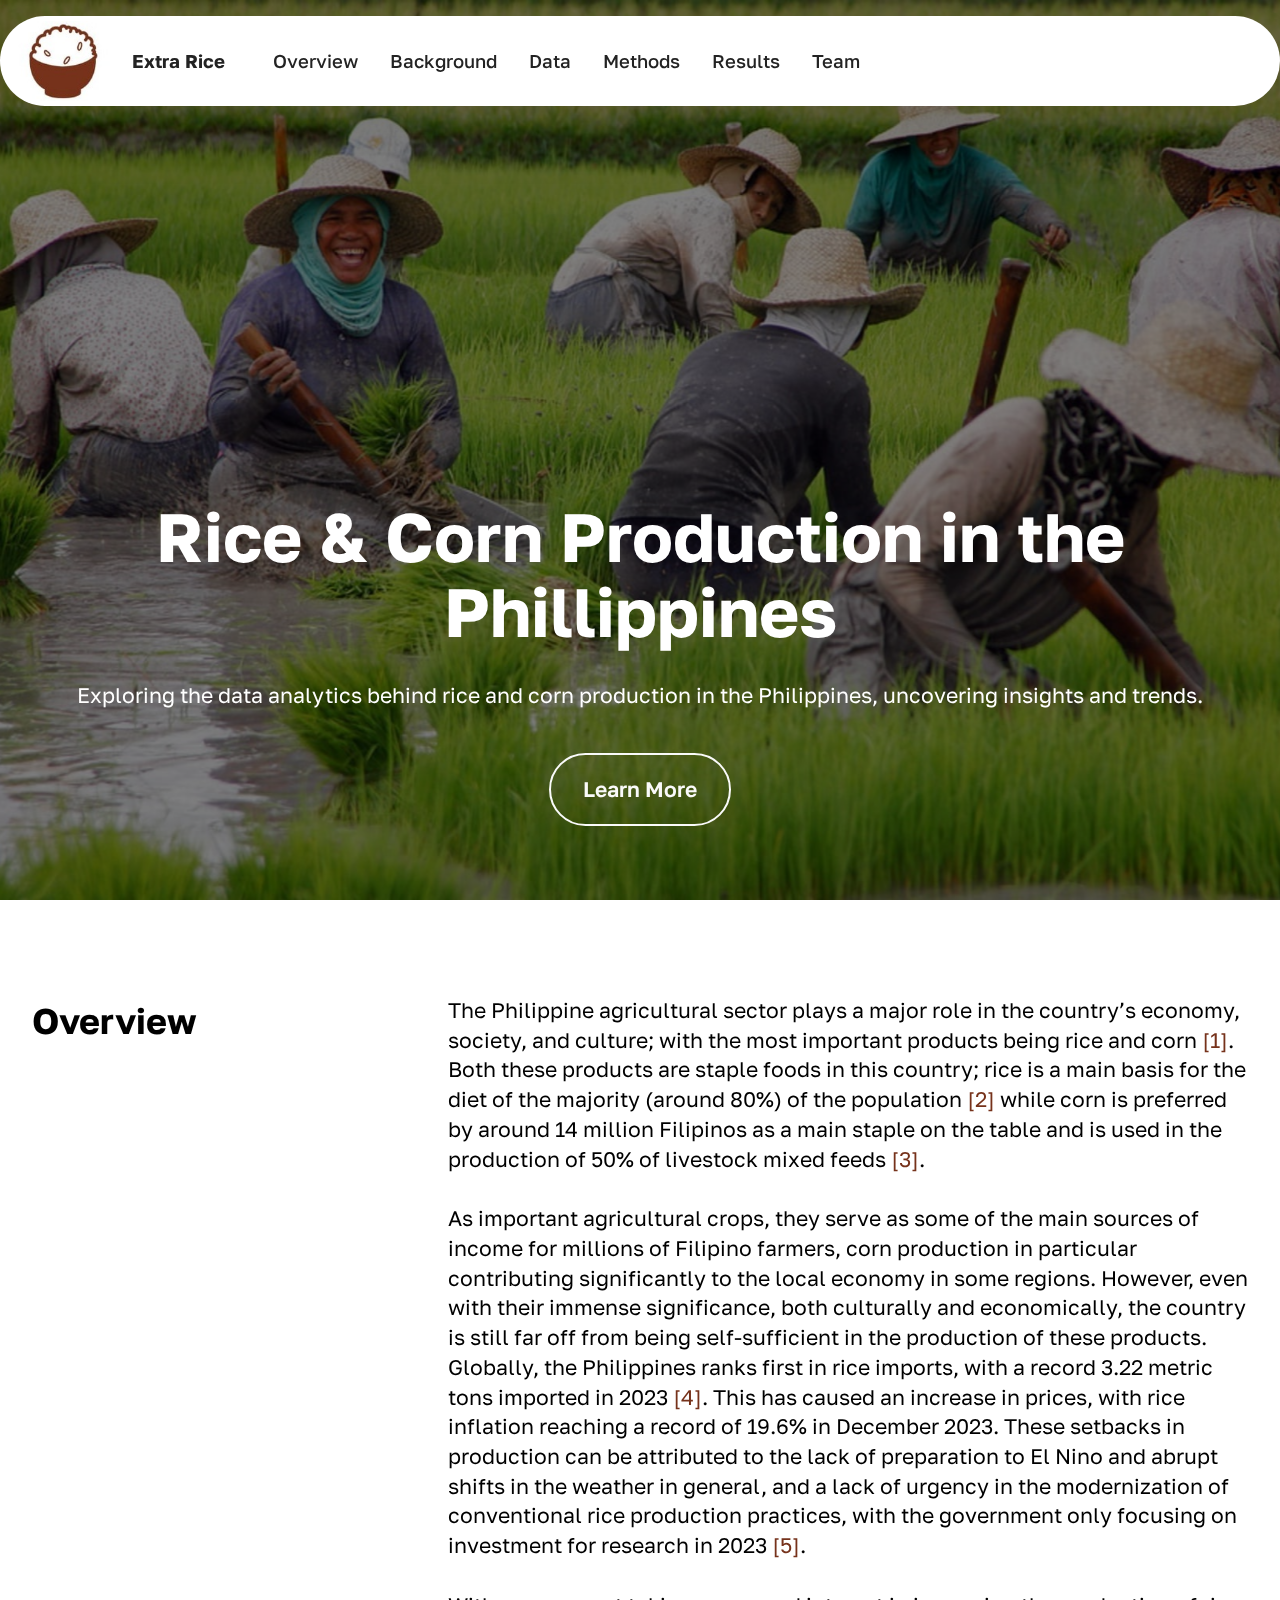
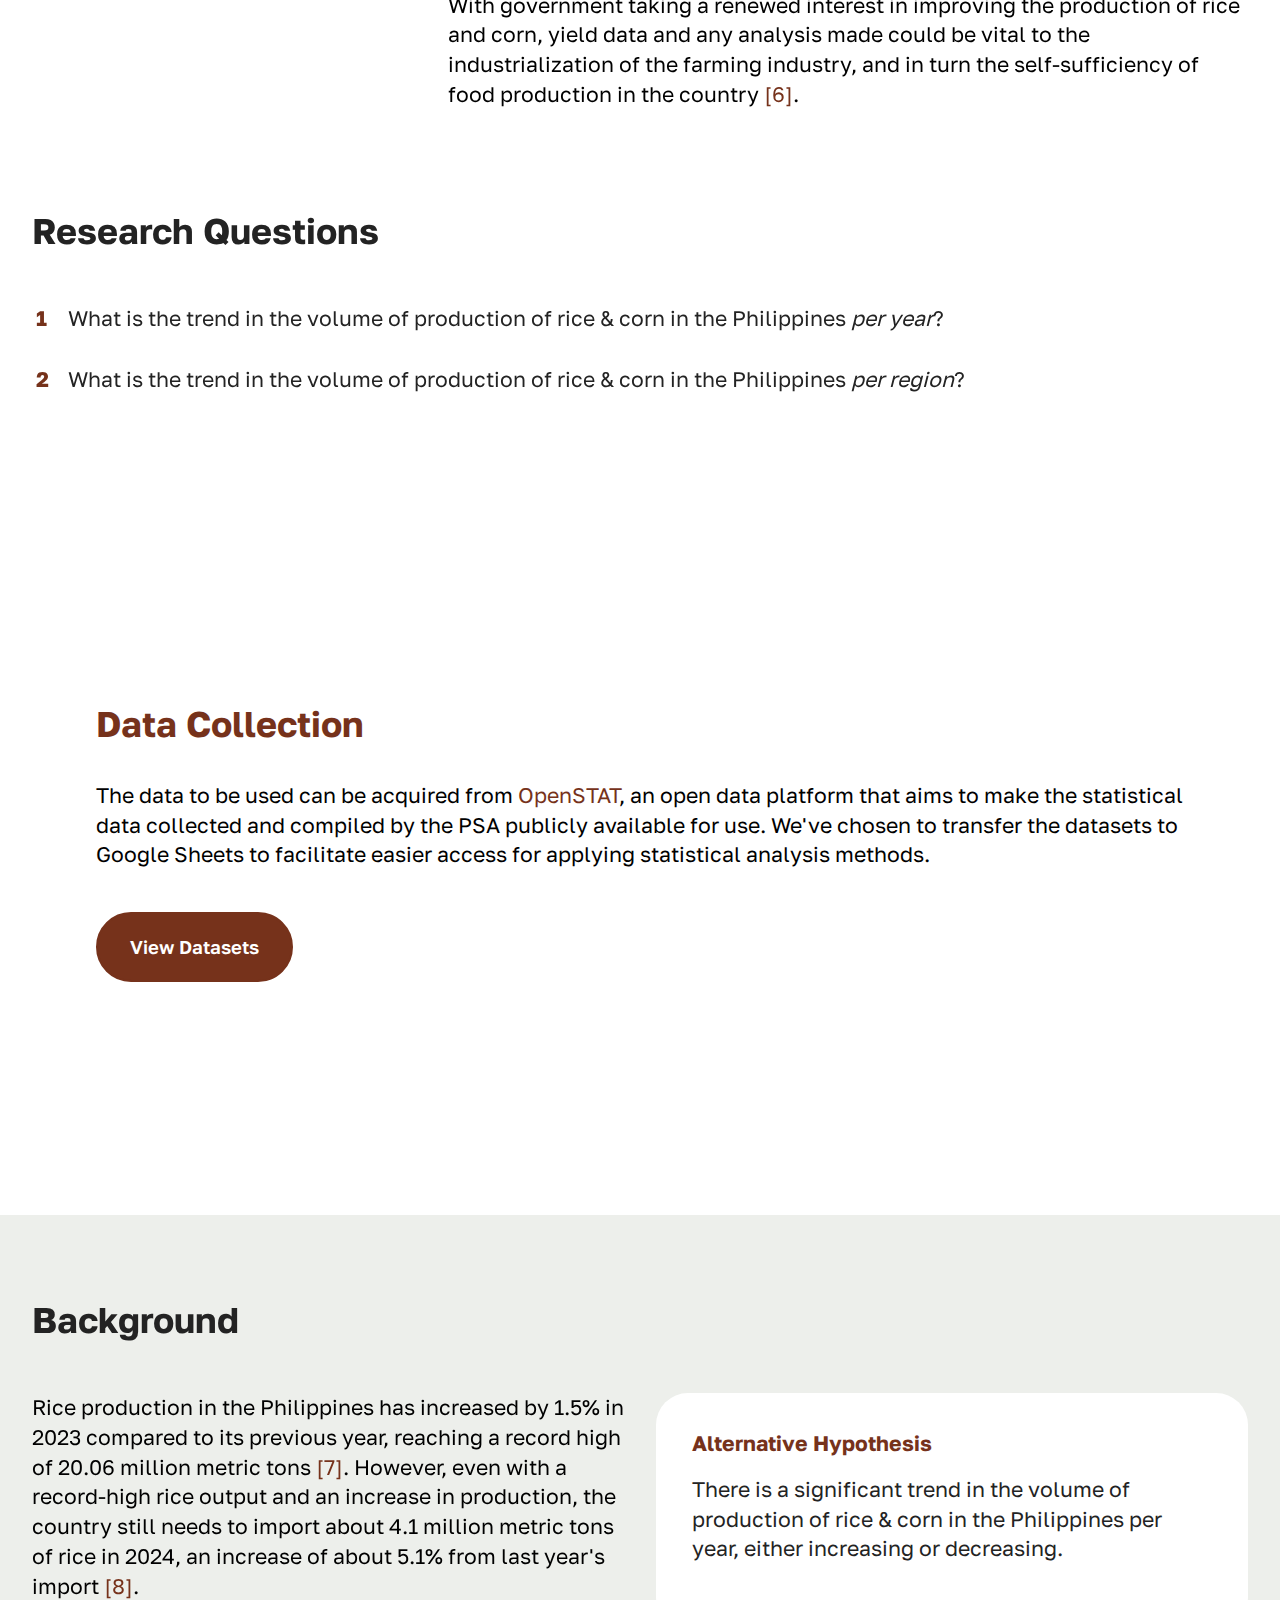
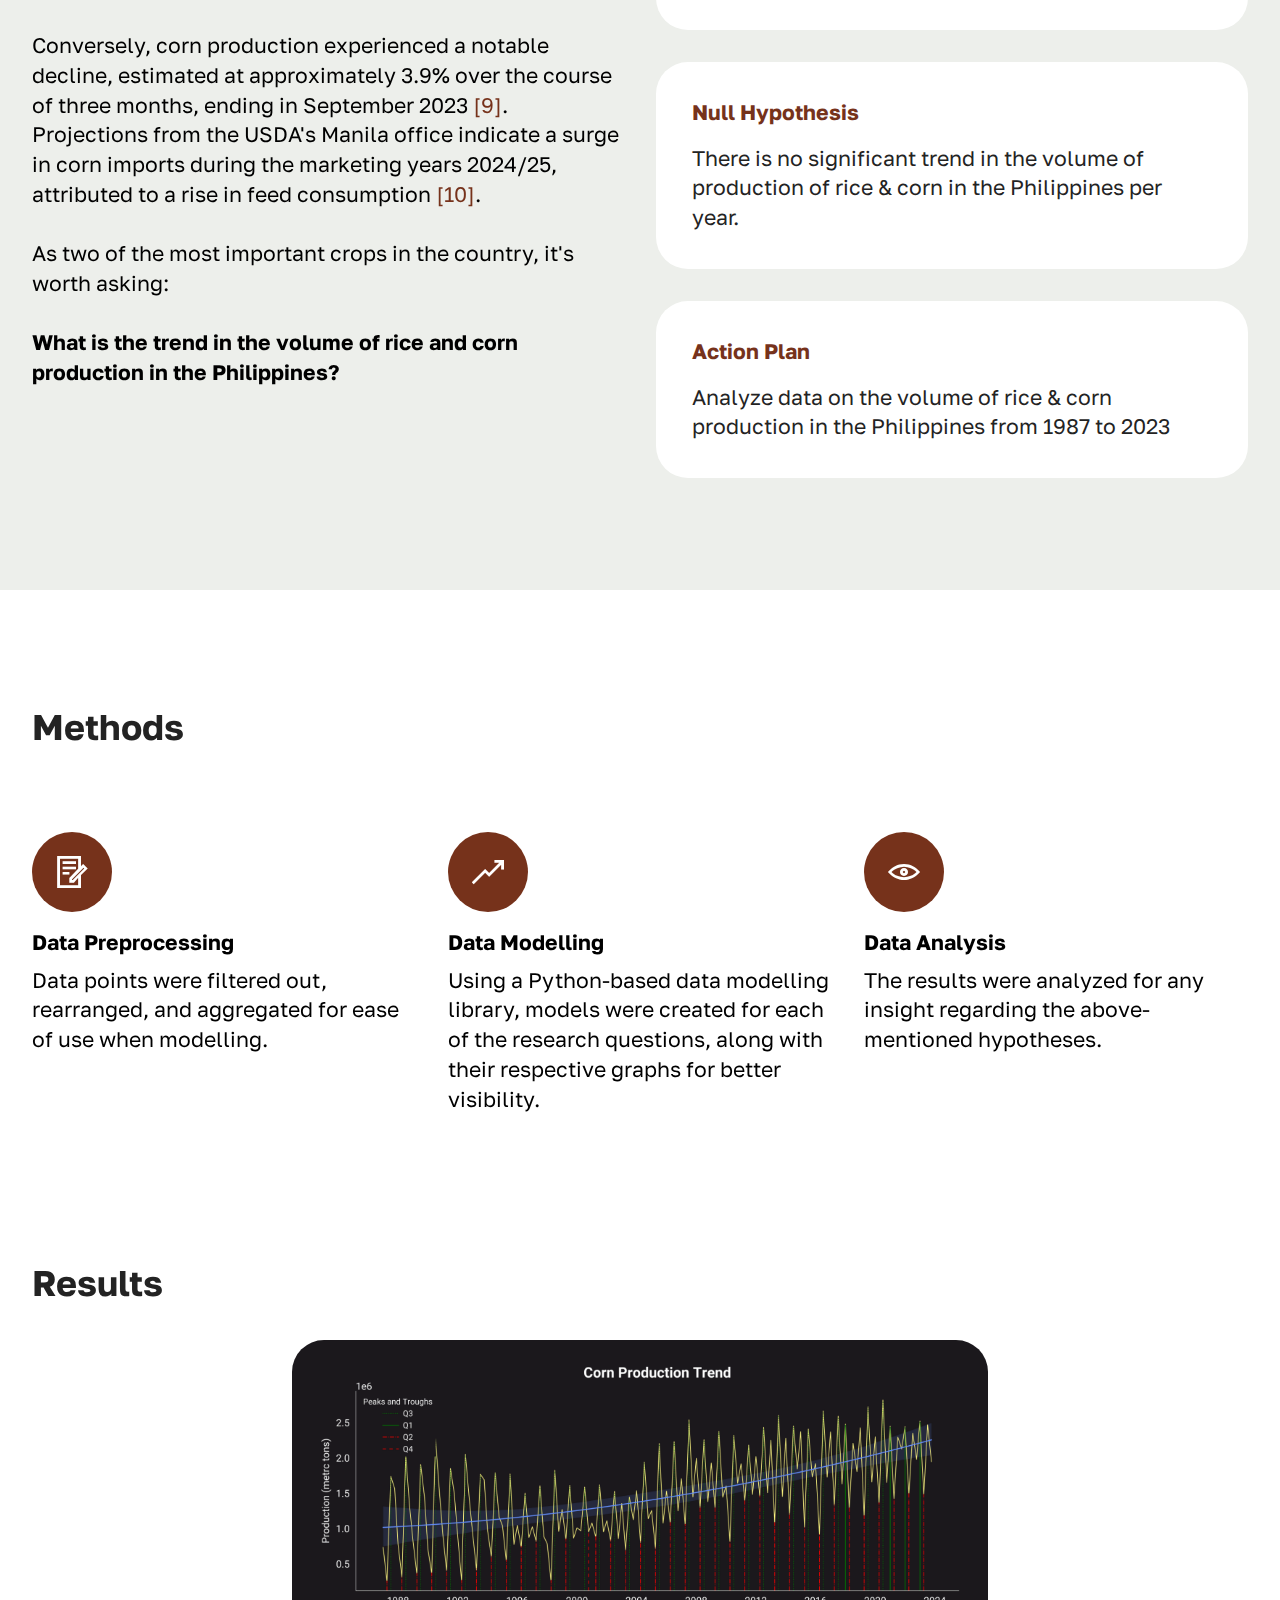
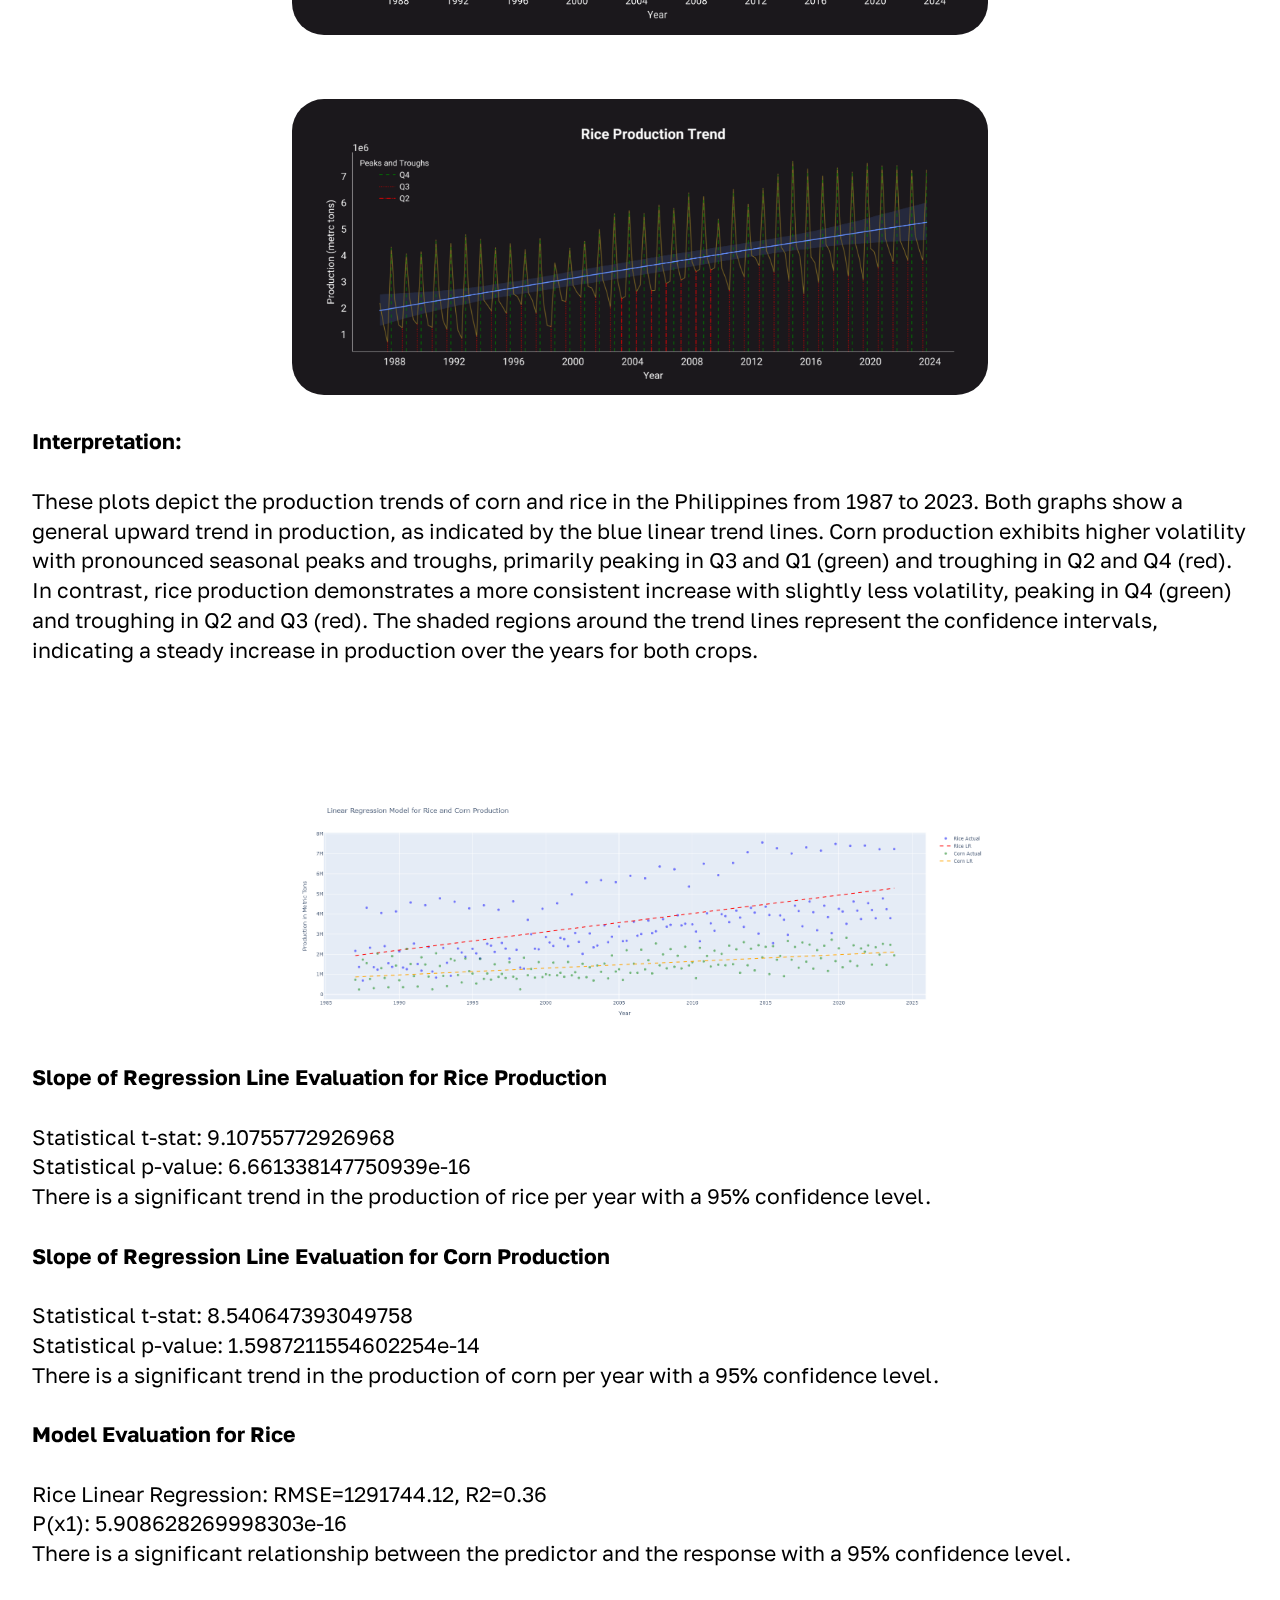
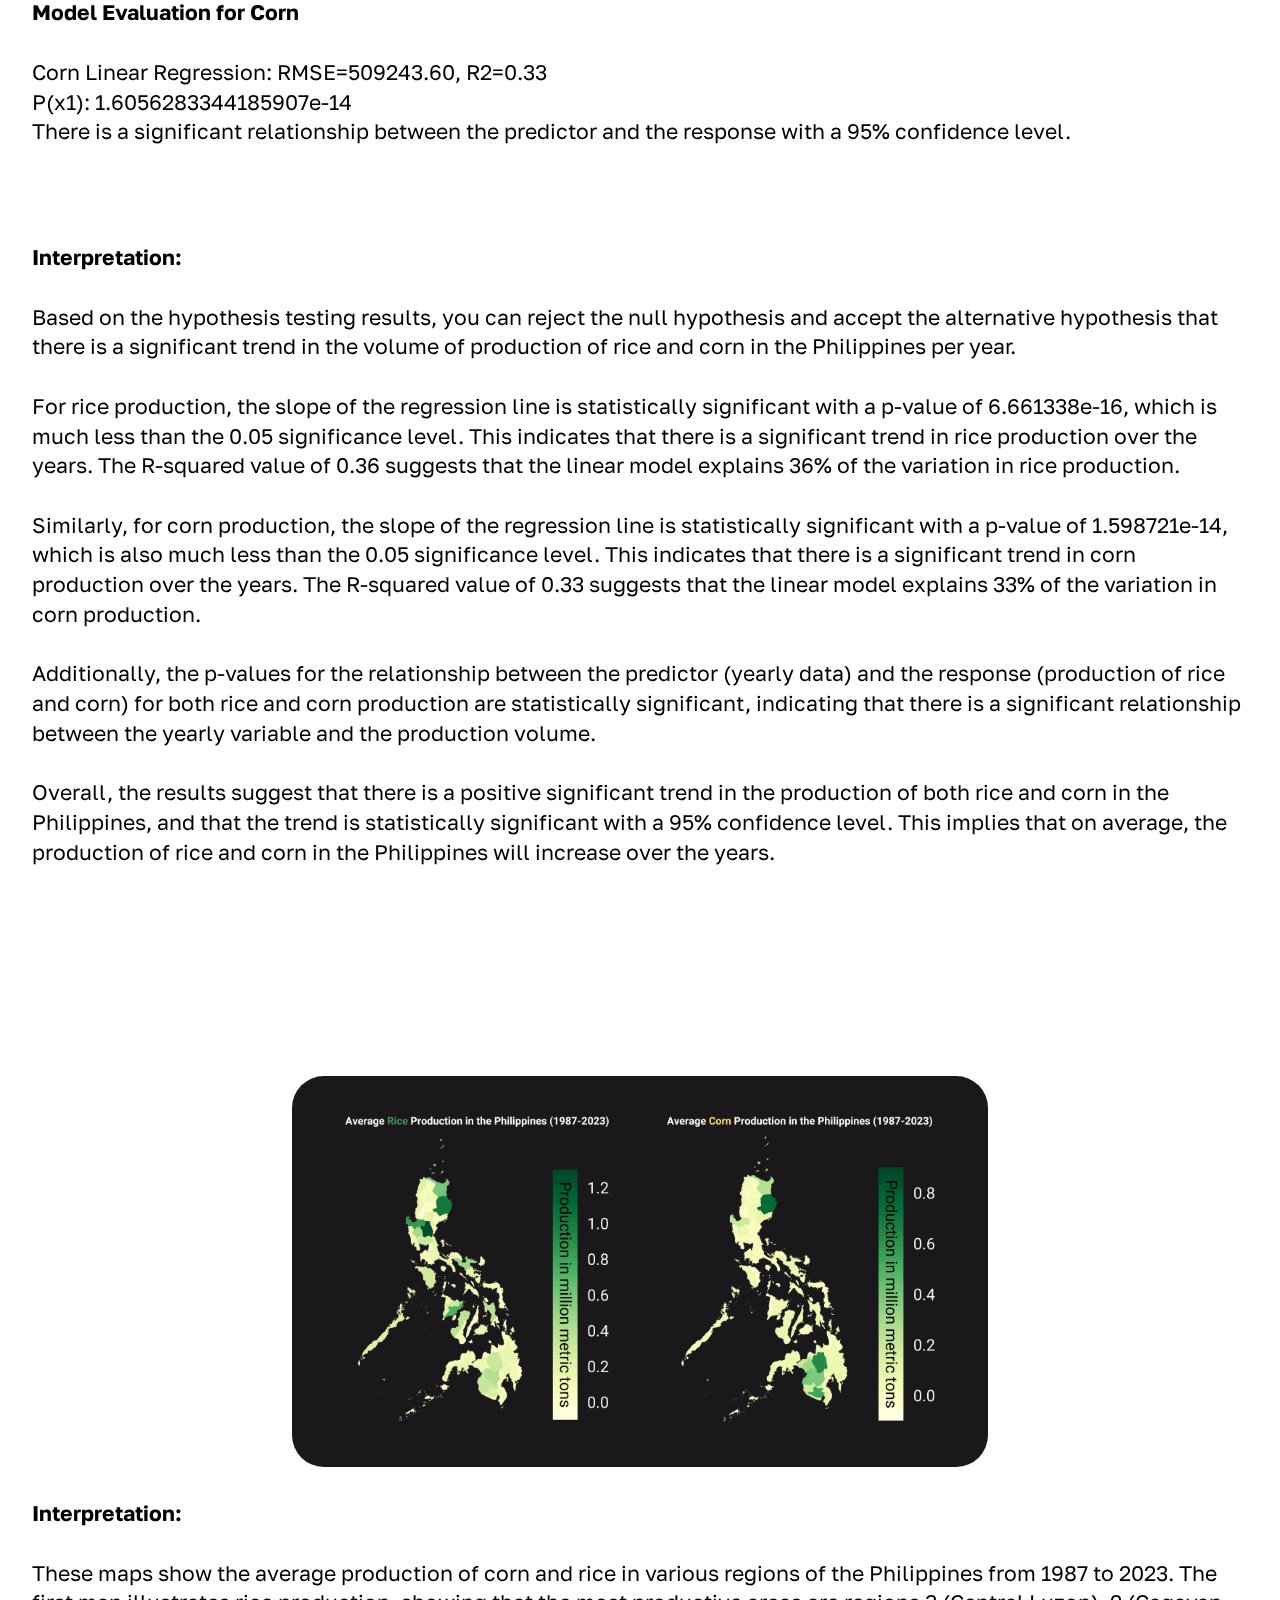
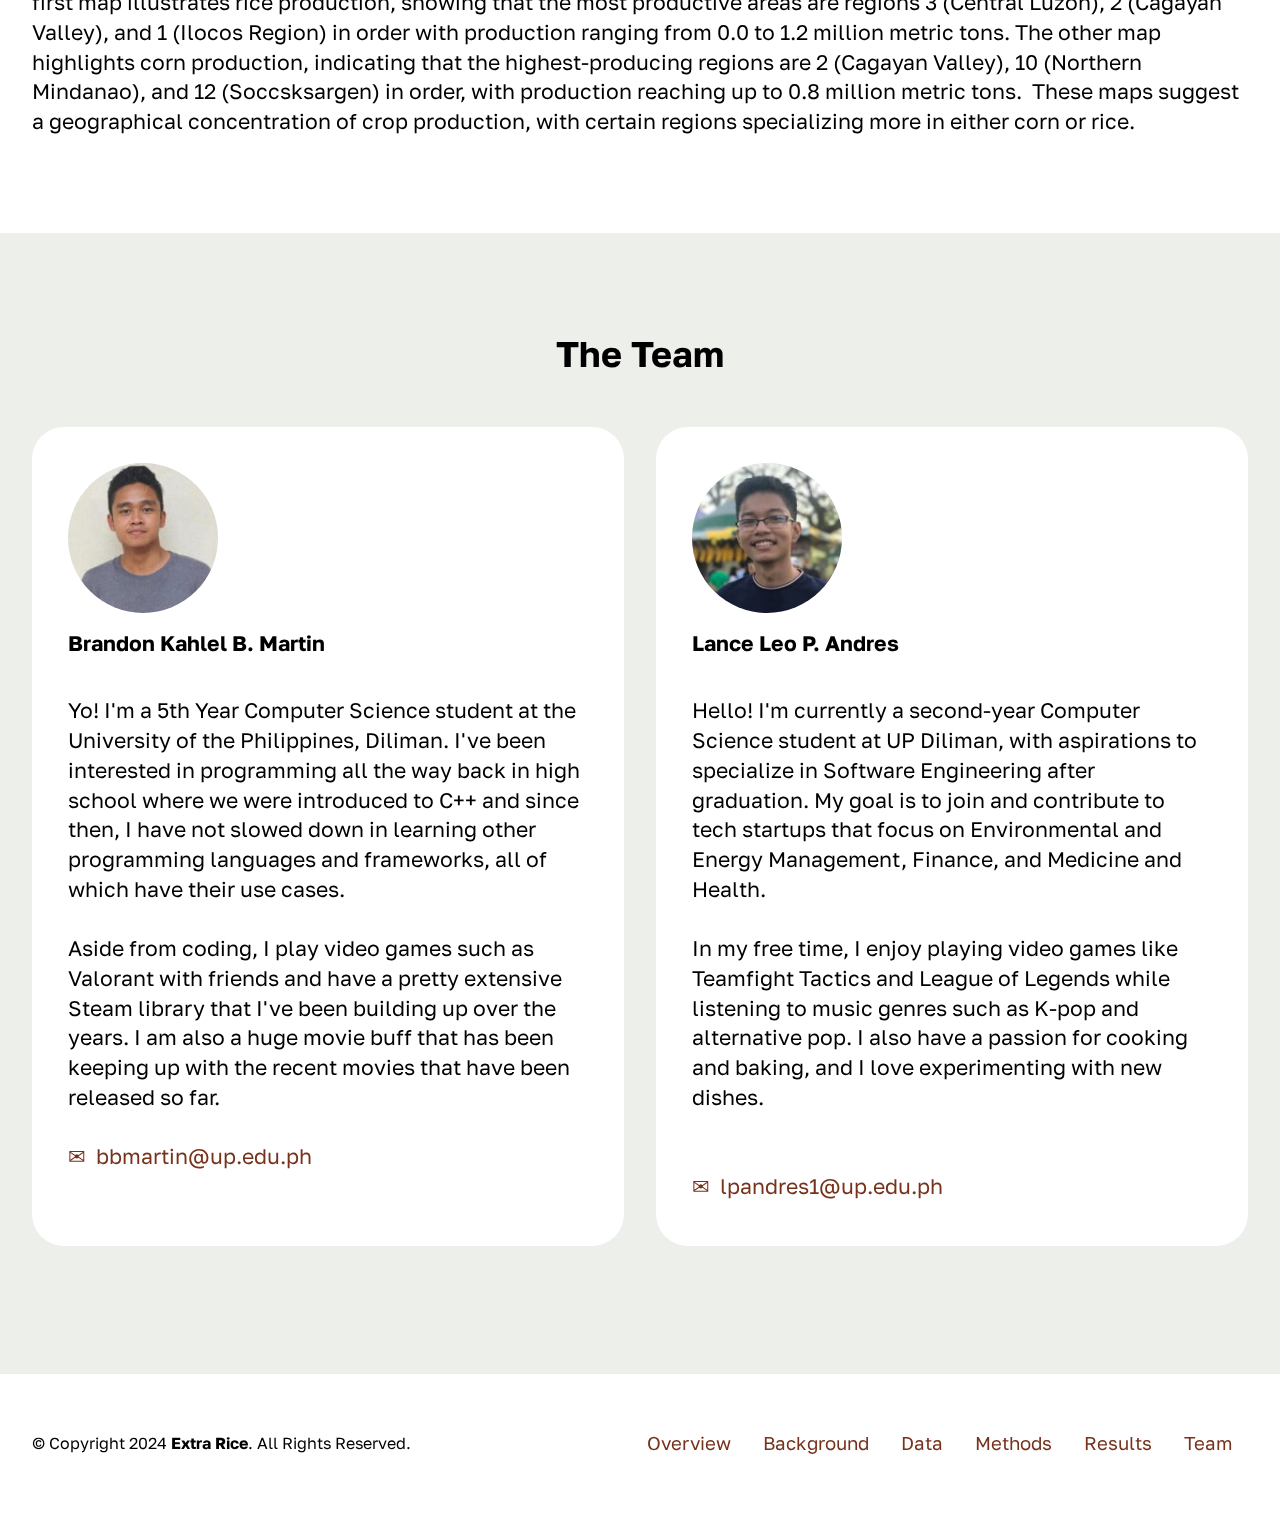
==== commit 27d3f984: "Add more graphs to Results section and add a Team section" ====
--- a/docs/index.html
+++ b/docs/index.html
@@ -20,7 +20,7 @@
   <link rel="stylesheet" href="assets/theme/css/style.css">
   <link rel="preload" href="https://fonts.googleapis.com/css2?family=Golos+Text:wght@400;700&display=swap&display=swap" as="style" onload="this.onload=null;this.rel='stylesheet'">
   <noscript><link rel="stylesheet" href="https://fonts.googleapis.com/css2?family=Golos+Text:wght@400;700&display=swap&display=swap"></noscript>
-  <link rel="preload" as="style" href="assets/mobirise/css/mbr-additional.css?v=cBfYvg"><link rel="stylesheet" href="assets/mobirise/css/mbr-additional.css?v=cBfYvg" type="text/css">
+  <link rel="preload" as="style" href="assets/mobirise/css/mbr-additional.css?v=nex0sp"><link rel="stylesheet" href="assets/mobirise/css/mbr-additional.css?v=nex0sp" type="text/css">
 
   
   
@@ -57,7 +57,7 @@
 					</li>
 					<li class="nav-item">
 						<a class="nav-link link text-black text-primary display-4" href="index.html#article13-h">Data</a>
-					</li><li class="nav-item"><a class="nav-link link text-black text-primary display-4" href="index.html#article11-l">Methods</a></li><li class="nav-item"><a class="nav-link link text-black text-primary display-4" href="index.html#article11-o">Results</a></li></ul>
+					</li><li class="nav-item"><a class="nav-link link text-black text-primary display-4" href="index.html#article11-l">Methods</a></li><li class="nav-item"><a class="nav-link link text-black text-primary display-4" href="index.html#article11-o">Results</a></li><li class="nav-item"><a class="nav-link link text-black text-primary display-4" href="index.html#features020-x">Team<br></a></li></ul>
 				
 				
 			</div>
@@ -308,6 +308,58 @@
     </div>
 </section>
 
+<section data-bs-version="5.1" class="image01 cid-udWHLXh9Dk" id="image01-y">
+  
+
+  
+  
+
+  <div class="container-fluid">
+    <div class="row justify-content-center">
+      <div class="col-12 col-lg-7">
+        <div class="image-wrapper mb-4">
+          <img class="w-100" src="assets/images/trend-1-1920x1080.png" alt="Mobirise Website Builder">
+        </div>
+        
+        
+      </div>
+    </div>
+  </div>
+</section>
+
+<section data-bs-version="5.1" class="image01 cid-udWJaPytee" id="image01-10">
+  
+
+  
+  
+
+  <div class="container-fluid">
+    <div class="row justify-content-center">
+      <div class="col-12 col-lg-7">
+        <div class="image-wrapper mb-4">
+          <img class="w-100" src="assets/images/trend-2-1920x1080.png" alt="Mobirise Website Builder">
+        </div>
+        
+        
+      </div>
+    </div>
+  </div>
+</section>
+
+<section data-bs-version="5.1" class="article12 cid-udWHMOMx9S" id="article12-z">    
+    
+    <div class="container">
+        <div class="row justify-content-center">
+            <div class="col-md-12 col-lg-12">
+                
+                
+                <p class="mbr-text mbr-fonts-style display-7"><strong>Interpretation:</strong><br>
+<br>These plots depict the production trends of corn and rice in the Philippines from 1987 to 2023. Both graphs show a general upward trend in production, as indicated by the blue linear trend lines. Corn production exhibits higher volatility with pronounced seasonal peaks and troughs, primarily peaking in Q3 and Q1 (green) and troughing in Q2 and Q4 (red). In contrast, rice production demonstrates a more consistent increase with slightly less volatility, peaking in Q4 (green) and troughing in Q2 and Q3 (red). The shaded regions around the trend lines represent the confidence intervals, indicating a steady increase in production over the years for both crops.<br></p>
+            </div>
+        </div>
+    </div>
+</section>
+
 <section data-bs-version="5.1" class="image01 cid-udFqgYOP6G" id="image01-p">
   
 
@@ -393,7 +445,7 @@
     <div class="row justify-content-center">
       <div class="col-12 col-lg-7">
         <div class="image-wrapper mb-4">
-          <img class="w-100" src="assets/images/rq2-2788x1494.png" alt="Mobirise Website Builder">
+          <img class="w-100" src="assets/images/rice-corn-prod-in-ph-1920x1080.png" alt="Mobirise Website Builder">
         </div>
         
         
@@ -409,10 +461,56 @@
             <div class="col-md-12 col-lg-12">
                 
                 
-                <p class="mbr-text mbr-fonts-style display-7"><strong>Interpretation:</strong><br><br>The total amount of units produced of each crop type by each region within the yearly range of 1987 to 2023 was compared to the units produced of the same crop type across all regions, resulting in the percentages represented above by pie graphs, one for each crop type. The top three producers are highlighted for each pie chart, of which Region 2 (Cagayan Valley) shows up in most, possibly indicating that one of the region's primary exports is grain crops. On the other hand, it can be noted that the top three producers of each crop type only amounts to about 25% on average, more or less.</p>
-            </div>
-        </div>
-    </div>
+                <p class="mbr-text mbr-fonts-style display-7"><strong>Interpretation:</strong><br><br>These maps show the average production of corn and rice in various regions of the Philippines from 1987 to 2023. The first map illustrates rice production, showing that the most productive areas are regions 3 (Central Luzon), 2 (Cagayan Valley), and 1 (Ilocos Region) in order with production ranging from 0.0 to 1.2 million metric tons. The other map highlights corn production, indicating that the highest-producing regions are 2 (Cagayan Valley), 10 (Northern Mindanao), and 12 (Soccsksargen) in order, with production reaching up to 0.8 million metric tons.&nbsp; These maps suggest a geographical concentration of crop production, with certain regions specializing more in either corn or rice.</p>
+            </div>
+        </div>
+    </div>
+</section>
+
+<section data-bs-version="5.1" class="start features20 cid-udWmeSDvuj" id="features020-x">
+	
+
+	
+	
+	<div class="container">
+		<div class="row mb-5 justify-content-center">
+			<div class="col-12 mb-0 content-head">
+				<h5 class="mbr-section-title mbr-fonts-style align-center mb-0 display-5">
+					<strong>The Team</strong></h5>
+				
+			</div>
+		</div>
+		<div class="row">
+			<div class="item features-without-image col-12 col-md-6 col-lg-6 item-mb">
+				<div class="item-wrapper">
+					<div class="card-box align-left">
+						<div class="img-wrapper mb-3">
+							<img src="assets/images/pp-160x160.jpg" alt="" style="width: 150px !important; height: 150px !important;">
+						</div>
+						<h5 class="card-title mbr-fonts-style display-7">
+							<strong>Brandon Kahlel B. Martin</strong><br><strong><br></strong></h5>
+						<p class="card-text mbr-fonts-style display-7">
+							Yo! I'm a 5th Year Computer Science student at the University of the Philippines, Diliman. I've been interested in programming all the way back in high school where we were introduced to C++ and since then, I have not slowed down in learning other programming languages and frameworks, all of which have their use cases.<br><br>Aside from coding, I play video games such as Valorant with friends and have a pretty extensive Steam library that I've been building up over the years. I am also a huge movie buff that has been keeping up with the recent movies that have been released so far.<br><br><a href="mailto:bbmartin@up.edu.ph" class="text-primary">✉&nbsp; bbmartin@up.edu.ph</a><a href="mailto:bbmartin@up.edu.ph" class="text-primary"><br></a></p>
+					</div>
+				</div>
+			</div>
+			<div class="item features-without-image col-12 col-md-6 col-lg-6 item-mb">
+				<div class="item-wrapper">
+					<div class="card-box align-left">
+						<div class="img-wrapper mb-3">
+							<img src="assets/images/lance-160x160.jpg" alt="" style="width: 150px !important; height: 150px !important;">
+						</div>
+						<h5 class="card-title mbr-fonts-style display-7"><strong>Lance Leo P. Andres</strong><br><strong><br></strong>
+						</h5>
+						<p class="card-text mbr-fonts-style display-7">Hello! I'm currently a second-year Computer Science student at UP Diliman, with aspirations to specialize in Software Engineering after graduation. My goal is to join and contribute to tech startups that focus on Environmental and Energy Management, Finance, and Medicine and Health.
+<br>
+<br>In my free time, I enjoy playing video games like Teamfight Tactics and League of Legends while listening to music genres such as K-pop and alternative pop. I also have a passion for cooking and baking, and I love experimenting with new dishes.<br><br><br><a href="mailto:lpandres1@up.edu.ph" class="text-primary">✉&nbsp; lpandres1@up.edu.ph</a><br></p>
+					</div>
+				</div>
+			</div>
+			
+		</div>
+	</div>
 </section>
 
 <section data-bs-version="5.1" class="footer2 cid-uac91nWOZ8" once="footers" id="footer02-0">
@@ -423,18 +521,18 @@
 
     <div class="container">
         <div class="row">
-            <div class="col-12 col-lg-6 center mt-2 mb-3">
-                <p class="mbr-fonts-style copyright mb-0 display-7">
+            <div class="col-12 col-lg-5 center mt-2 mb-3">
+                <p class="mbr-fonts-style copyright mb-0 display-8">
                     © Copyright 2024 <strong>Extra Rice</strong>. All Rights Reserved.</p>
             </div>
-            <div class="col-12 col-lg-6 center">
+            <div class="col-12 col-lg-7 center">
                 <div class="row-links mt-2 mb-3">
                     <ul class="row-links-soc">
                         
                         
                         
                         
-                    <li class="row-links-soc-item mbr-fonts-style display-4"><a href="index.html#hero-16-uabV7opFOh" class="text-primary">Home</a></li><li class="row-links-soc-item mbr-fonts-style display-4"><a href="index.html#article15-8" class="text-primary">Overview</a></li><li class="row-links-soc-item mbr-fonts-style display-4"><a href="index.html#features029-j" class="text-primary">Background</a></li><li class="row-links-soc-item mbr-fonts-style display-4"><a href="index.html#article13-h" class="text-primary">Data</a></li></ul>
+                    <li class="row-links-soc-item mbr-fonts-style display-4"><a href="index.html#article15-8" class="text-primary">Overview</a></li><li class="row-links-soc-item mbr-fonts-style display-4"><a href="index.html#features029-j" class="text-primary">Background</a></li><li class="row-links-soc-item mbr-fonts-style display-4"><a href="index.html#article13-h" class="text-primary">Data</a></li><li class="row-links-soc-item mbr-fonts-style display-4"><a href="index.html#features010-n" class="text-primary">Methods</a></li><li class="row-links-soc-item mbr-fonts-style display-4"><a href="index.html#article11-o" class="text-primary">Results</a></li><li class="row-links-soc-item mbr-fonts-style display-4"><a href="index.html#features020-x" class="text-primary">Team</a></li></ul>
                 </div>
             </div>
         </div>
@@ -446,7 +544,8 @@
 <script src="assets/smoothscroll/smooth-scroll.js"></script>
 <script src="assets/ytplayer/index.js"></script>
 <script src="assets/dropdown/js/navbar-dropdown.js"></script>
-<script src="assets/theme/js/script.js"></script>
+<script src="assets/theme/js/script.js"></script>  
+  
   
 </body>
 </html>--- a/docs/assets/mobirise/css/mbr-additional.css
+++ b/docs/assets/mobirise/css/mbr-additional.css
@@ -1666,6 +1666,60 @@
 .cid-udFpeBdR7u .mbr-section-title {
   text-align: left;
 }
+.cid-udWHLXh9Dk {
+  padding-top: 2rem;
+  padding-bottom: 0rem;
+  background-color: #ffffff;
+}
+.cid-udWHLXh9Dk .mbr-fallback-image.disabled {
+  display: none;
+}
+.cid-udWHLXh9Dk .mbr-fallback-image {
+  display: block;
+  background-size: cover;
+  background-position: center center;
+  width: 100%;
+  height: 100%;
+  position: absolute;
+  top: 0;
+}
+.cid-udWHLXh9Dk .row {
+  flex-direction: row-reverse;
+}
+.cid-udWJaPytee {
+  padding-top: 2rem;
+  padding-bottom: 0rem;
+  background-color: #ffffff;
+}
+.cid-udWJaPytee .mbr-fallback-image.disabled {
+  display: none;
+}
+.cid-udWJaPytee .mbr-fallback-image {
+  display: block;
+  background-size: cover;
+  background-position: center center;
+  width: 100%;
+  height: 100%;
+  position: absolute;
+  top: 0;
+}
+.cid-udWJaPytee .row {
+  flex-direction: row-reverse;
+}
+.cid-udWHMOMx9S {
+  padding-top: 0rem;
+  padding-bottom: 5rem;
+  background-color: #ffffff;
+}
+.cid-udWHMOMx9S .mbr-text {
+  color: #000000;
+}
+.cid-udWHMOMx9S .mbr-section-subtitle {
+  color: #000000;
+}
+.cid-udWHMOMx9S .mbr-section-title {
+  color: #000000;
+}
 .cid-udFqgYOP6G {
   padding-top: 2rem;
   padding-bottom: 0rem;
@@ -1748,6 +1802,67 @@
 .cid-udFuODfdMy .mbr-section-title {
   color: #000000;
 }
+.cid-udWmeSDvuj {
+  padding-top: 6rem;
+  padding-bottom: 6rem;
+  background-color: #edefeb;
+}
+.cid-udWmeSDvuj .mbr-fallback-image.disabled {
+  display: none;
+}
+.cid-udWmeSDvuj .item-wrapper img {
+  width: 80px;
+  height: 80px;
+  object-fit: cover;
+  border-radius: 50% !important;
+}
+.cid-udWmeSDvuj .mbr-fallback-image {
+  display: block;
+  background-size: cover;
+  background-position: center center;
+  width: 100%;
+  height: 100%;
+  position: absolute;
+  top: 0;
+}
+.cid-udWmeSDvuj .item-wrapper {
+  background: #ffffff;
+  margin-bottom: 0.5rem;
+  padding: 2.25rem;
+  height: 100%;
+}
+@media (max-width: 767px) {
+  .cid-udWmeSDvuj .item-wrapper {
+    padding: 2rem 1.5rem;
+    margin-bottom: 1rem;
+  }
+}
+@media (min-width: 992px) and (max-width: 1200px) {
+  .cid-udWmeSDvuj .item-wrapper {
+    padding: 2rem 1.5rem;
+  }
+}
+.cid-udWmeSDvuj .card-title,
+.cid-udWmeSDvuj .iconfont-wrapper {
+  color: #000000;
+}
+.cid-udWmeSDvuj .card-text {
+  color: #000000;
+}
+.cid-udWmeSDvuj .content-head {
+  max-width: 800px;
+}
+.cid-udWmeSDvuj .mbr-section-title {
+  color: #000000;
+}
+.cid-udWmeSDvuj .item-mb {
+  margin-bottom: 2rem;
+}
+@media (max-width: 767px) {
+  .cid-udWmeSDvuj .item-mb {
+    margin-bottom: 1rem;
+  }
+}
 .cid-uac91nWOZ8 {
   padding-top: 3rem;
   padding-bottom: 3rem;
--- a/docs/assets/mobirise/css/mbr-additional.css
+++ b/docs/assets/mobirise/css/mbr-additional.css
@@ -1666,6 +1666,60 @@
 .cid-udFpeBdR7u .mbr-section-title {
   text-align: left;
 }
+.cid-udWHLXh9Dk {
+  padding-top: 2rem;
+  padding-bottom: 0rem;
+  background-color: #ffffff;
+}
+.cid-udWHLXh9Dk .mbr-fallback-image.disabled {
+  display: none;
+}
+.cid-udWHLXh9Dk .mbr-fallback-image {
+  display: block;
+  background-size: cover;
+  background-position: center center;
+  width: 100%;
+  height: 100%;
+  position: absolute;
+  top: 0;
+}
+.cid-udWHLXh9Dk .row {
+  flex-direction: row-reverse;
+}
+.cid-udWJaPytee {
+  padding-top: 2rem;
+  padding-bottom: 0rem;
+  background-color: #ffffff;
+}
+.cid-udWJaPytee .mbr-fallback-image.disabled {
+  display: none;
+}
+.cid-udWJaPytee .mbr-fallback-image {
+  display: block;
+  background-size: cover;
+  background-position: center center;
+  width: 100%;
+  height: 100%;
+  position: absolute;
+  top: 0;
+}
+.cid-udWJaPytee .row {
+  flex-direction: row-reverse;
+}
+.cid-udWHMOMx9S {
+  padding-top: 0rem;
+  padding-bottom: 5rem;
+  background-color: #ffffff;
+}
+.cid-udWHMOMx9S .mbr-text {
+  color: #000000;
+}
+.cid-udWHMOMx9S .mbr-section-subtitle {
+  color: #000000;
+}
+.cid-udWHMOMx9S .mbr-section-title {
+  color: #000000;
+}
 .cid-udFqgYOP6G {
   padding-top: 2rem;
   padding-bottom: 0rem;
@@ -1748,6 +1802,67 @@
 .cid-udFuODfdMy .mbr-section-title {
   color: #000000;
 }
+.cid-udWmeSDvuj {
+  padding-top: 6rem;
+  padding-bottom: 6rem;
+  background-color: #edefeb;
+}
+.cid-udWmeSDvuj .mbr-fallback-image.disabled {
+  display: none;
+}
+.cid-udWmeSDvuj .item-wrapper img {
+  width: 80px;
+  height: 80px;
+  object-fit: cover;
+  border-radius: 50% !important;
+}
+.cid-udWmeSDvuj .mbr-fallback-image {
+  display: block;
+  background-size: cover;
+  background-position: center center;
+  width: 100%;
+  height: 100%;
+  position: absolute;
+  top: 0;
+}
+.cid-udWmeSDvuj .item-wrapper {
+  background: #ffffff;
+  margin-bottom: 0.5rem;
+  padding: 2.25rem;
+  height: 100%;
+}
+@media (max-width: 767px) {
+  .cid-udWmeSDvuj .item-wrapper {
+    padding: 2rem 1.5rem;
+    margin-bottom: 1rem;
+  }
+}
+@media (min-width: 992px) and (max-width: 1200px) {
+  .cid-udWmeSDvuj .item-wrapper {
+    padding: 2rem 1.5rem;
+  }
+}
+.cid-udWmeSDvuj .card-title,
+.cid-udWmeSDvuj .iconfont-wrapper {
+  color: #000000;
+}
+.cid-udWmeSDvuj .card-text {
+  color: #000000;
+}
+.cid-udWmeSDvuj .content-head {
+  max-width: 800px;
+}
+.cid-udWmeSDvuj .mbr-section-title {
+  color: #000000;
+}
+.cid-udWmeSDvuj .item-mb {
+  margin-bottom: 2rem;
+}
+@media (max-width: 767px) {
+  .cid-udWmeSDvuj .item-mb {
+    margin-bottom: 1rem;
+  }
+}
 .cid-uac91nWOZ8 {
   padding-top: 3rem;
   padding-bottom: 3rem;
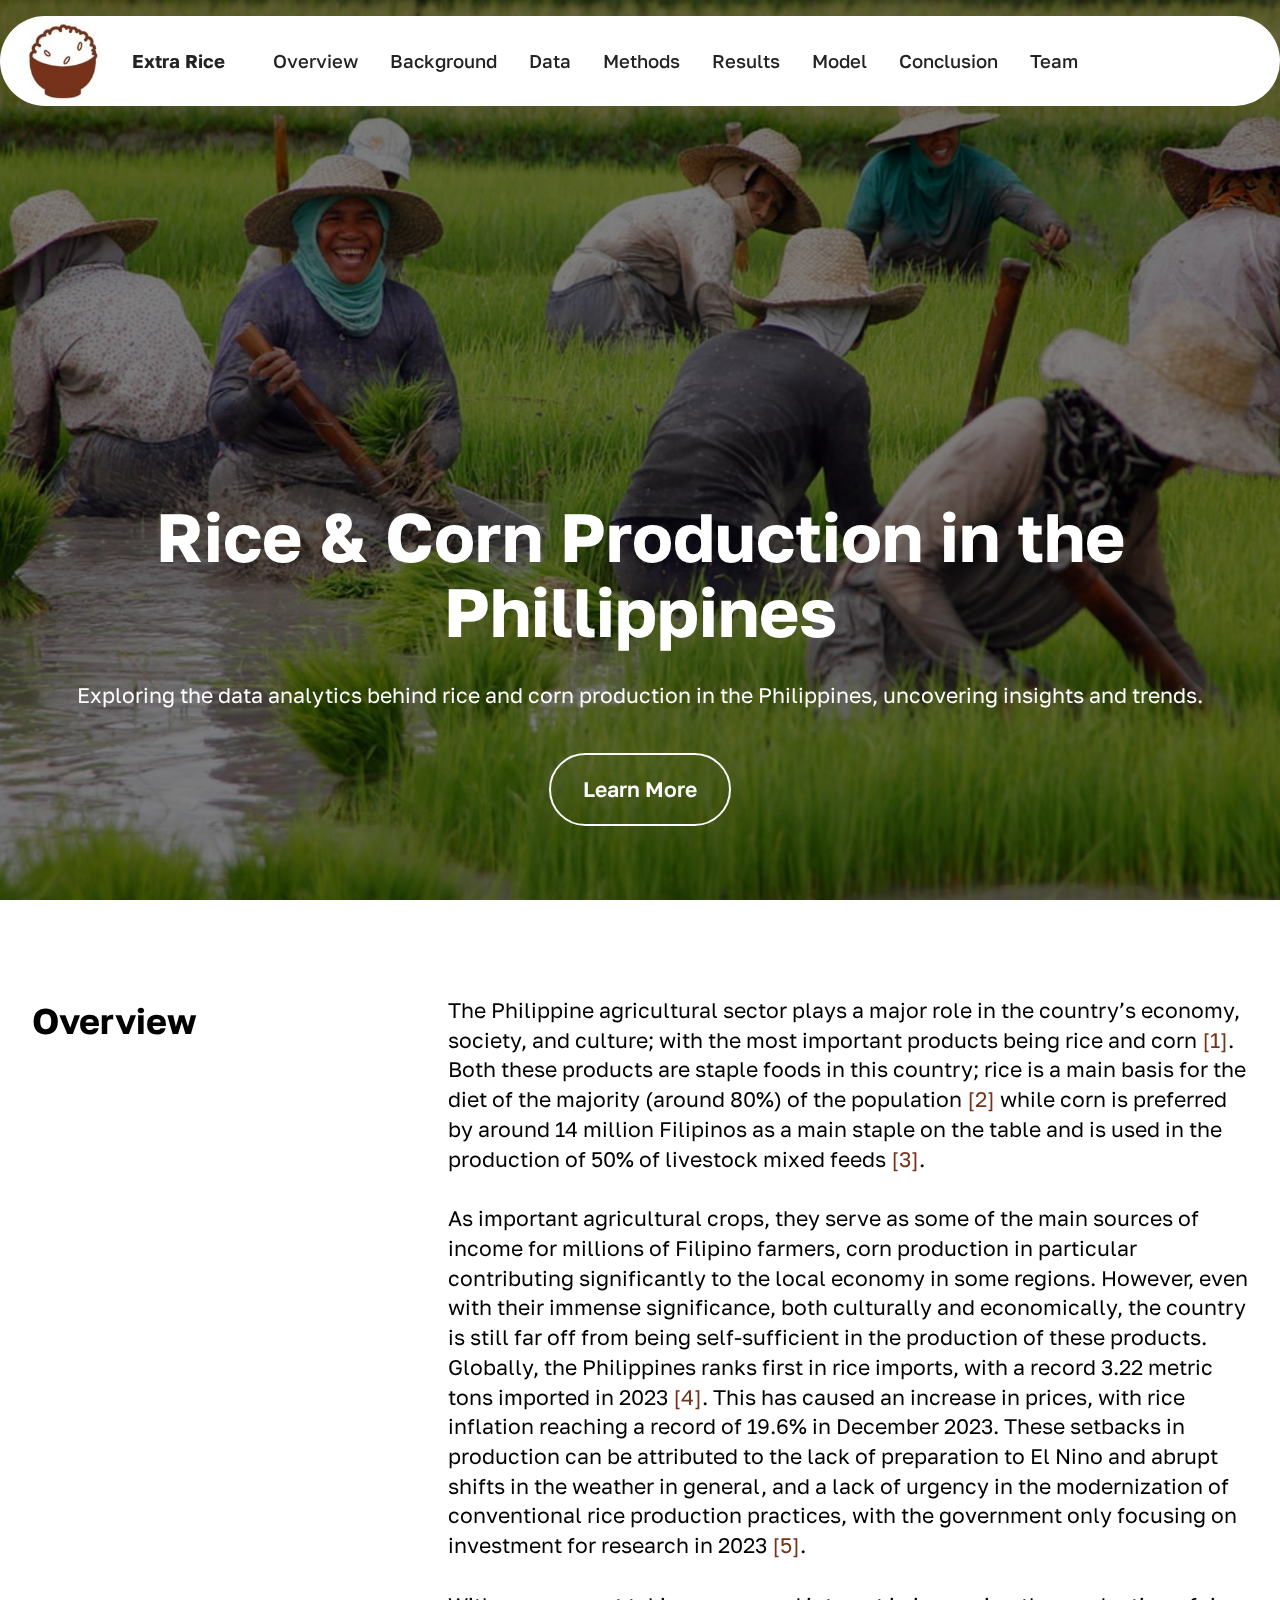
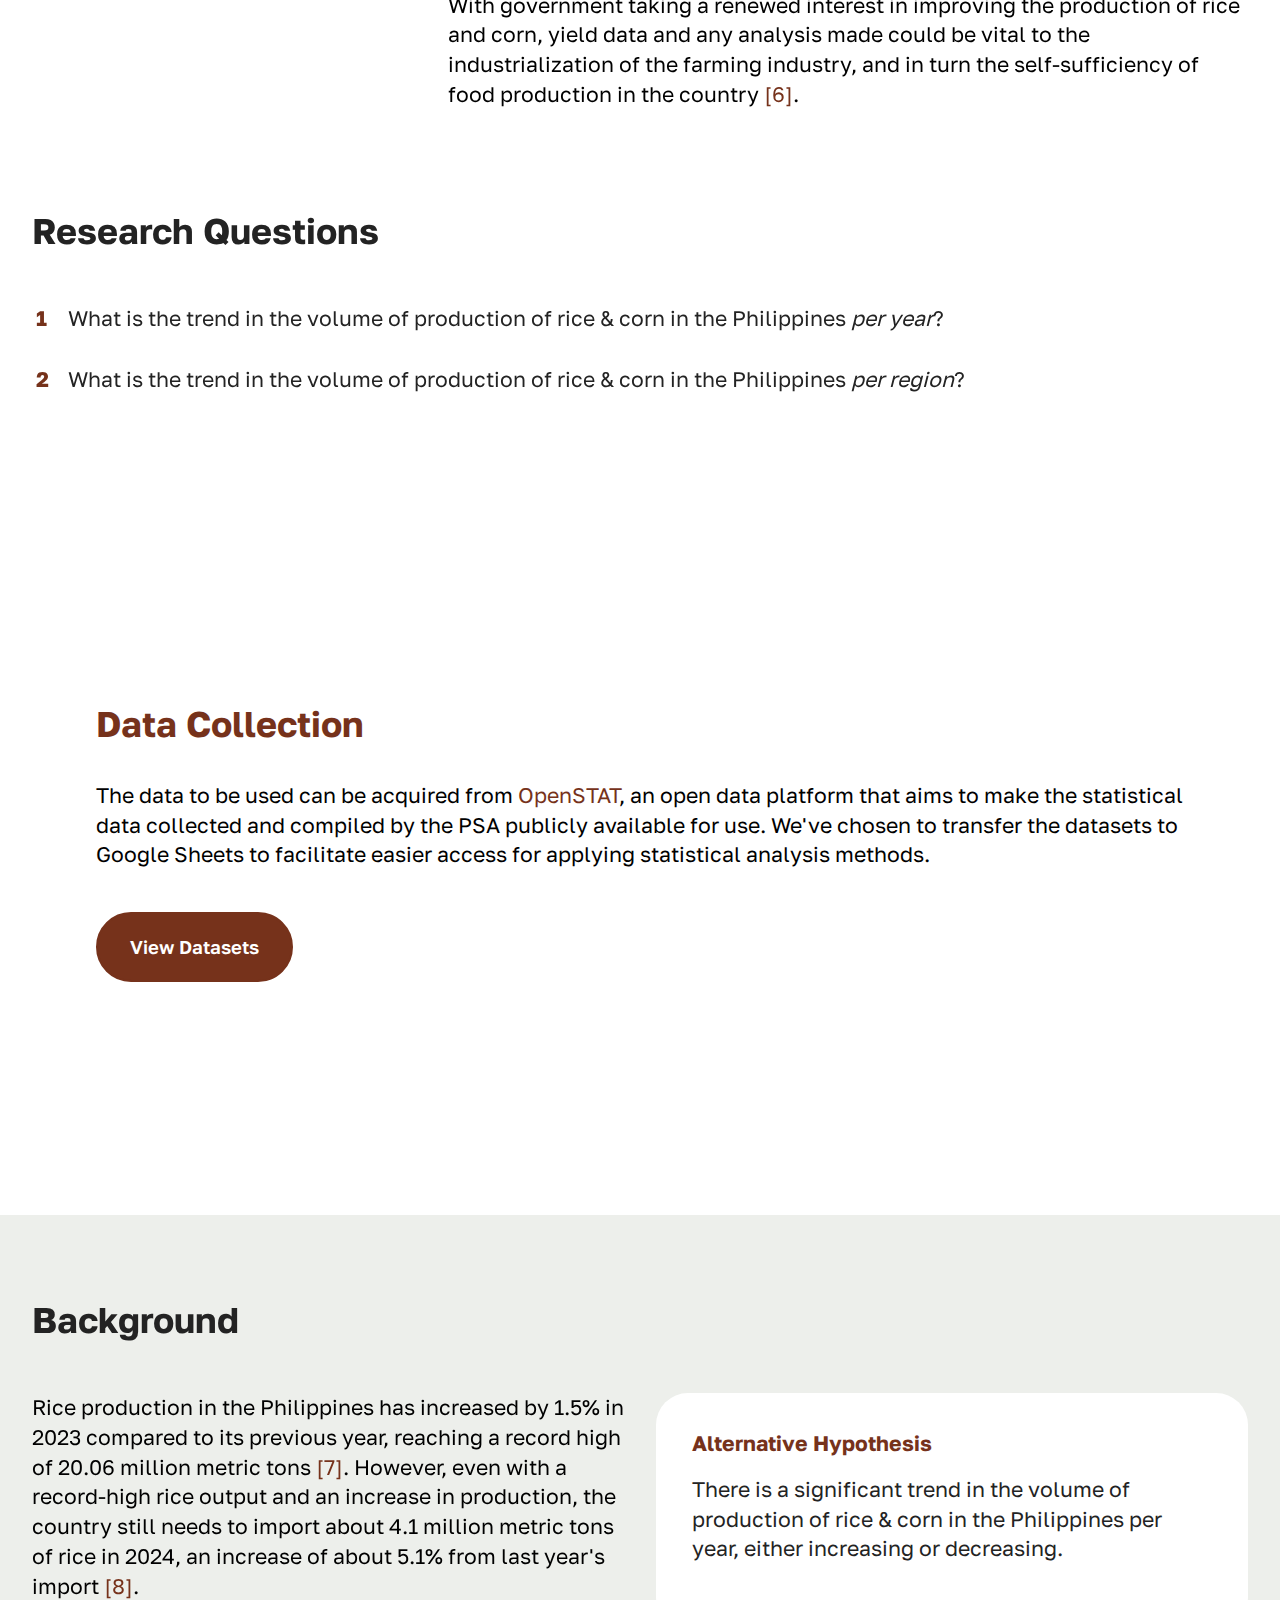
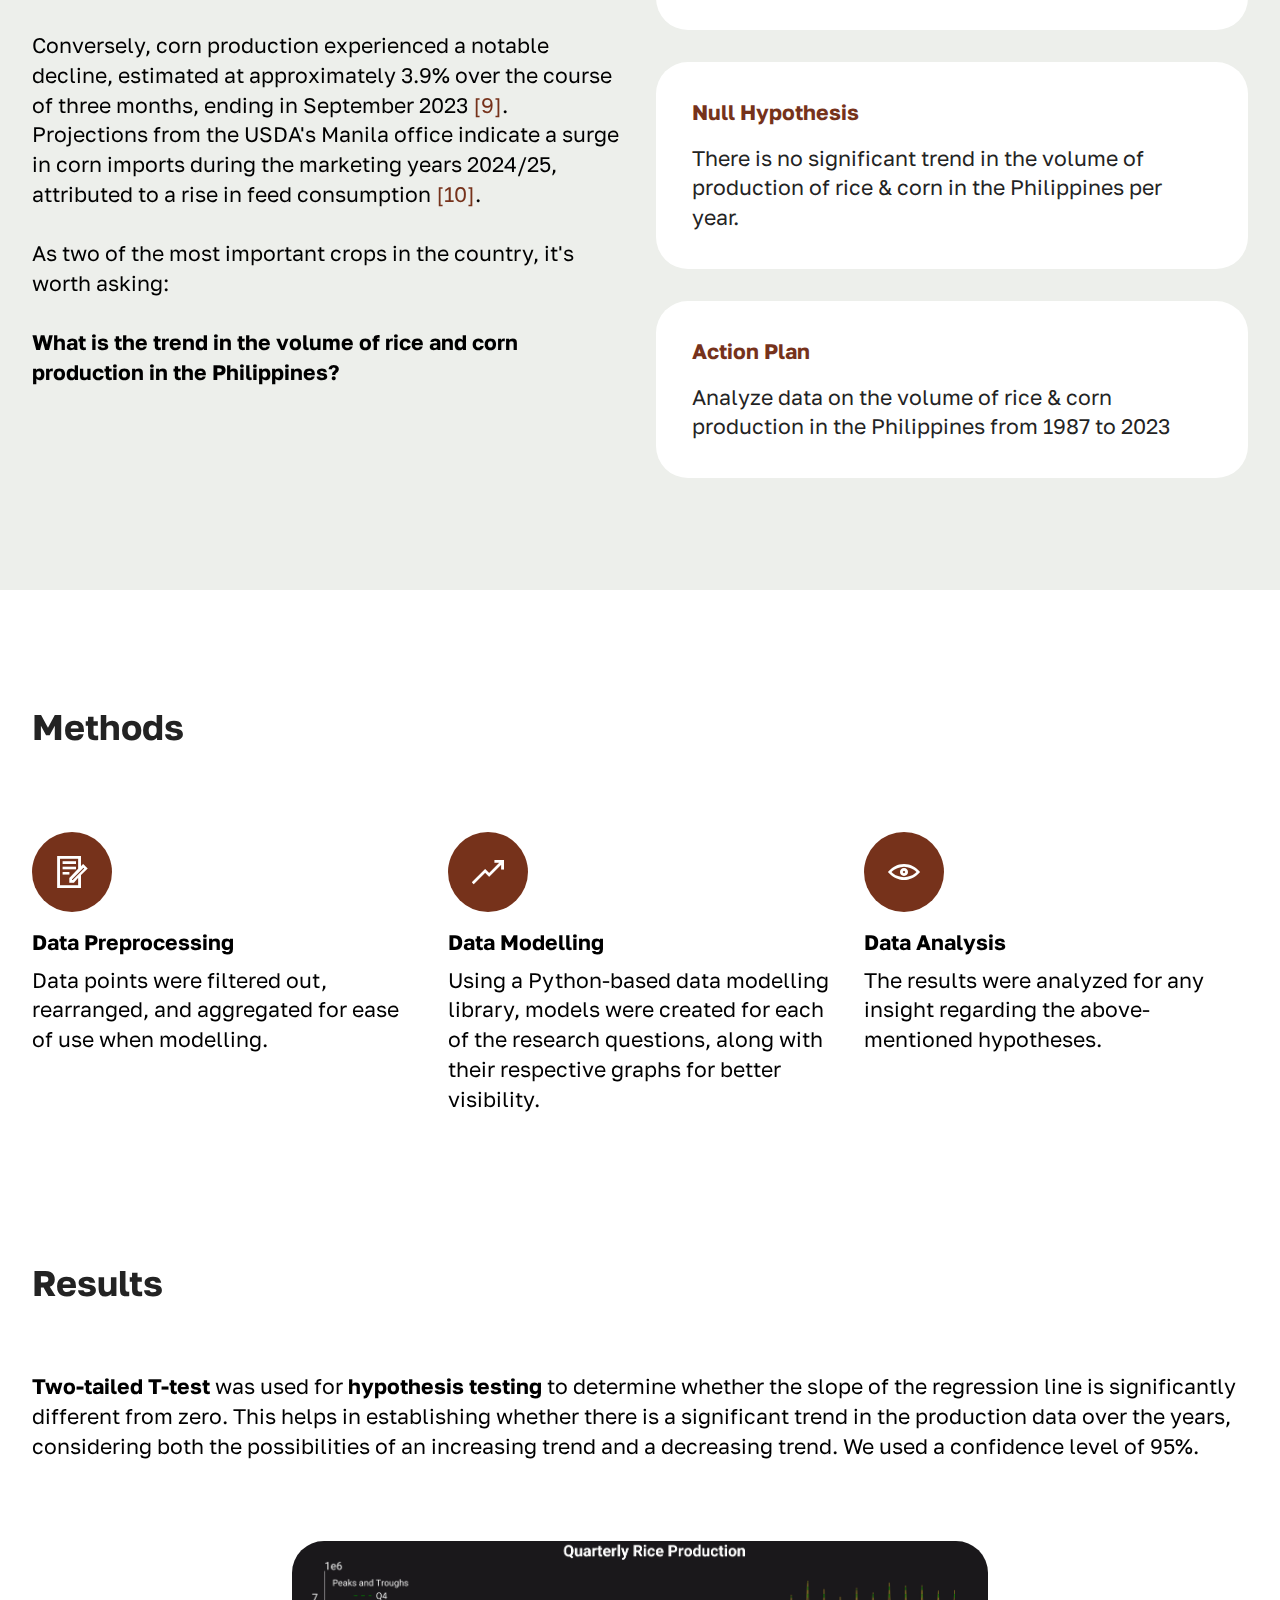
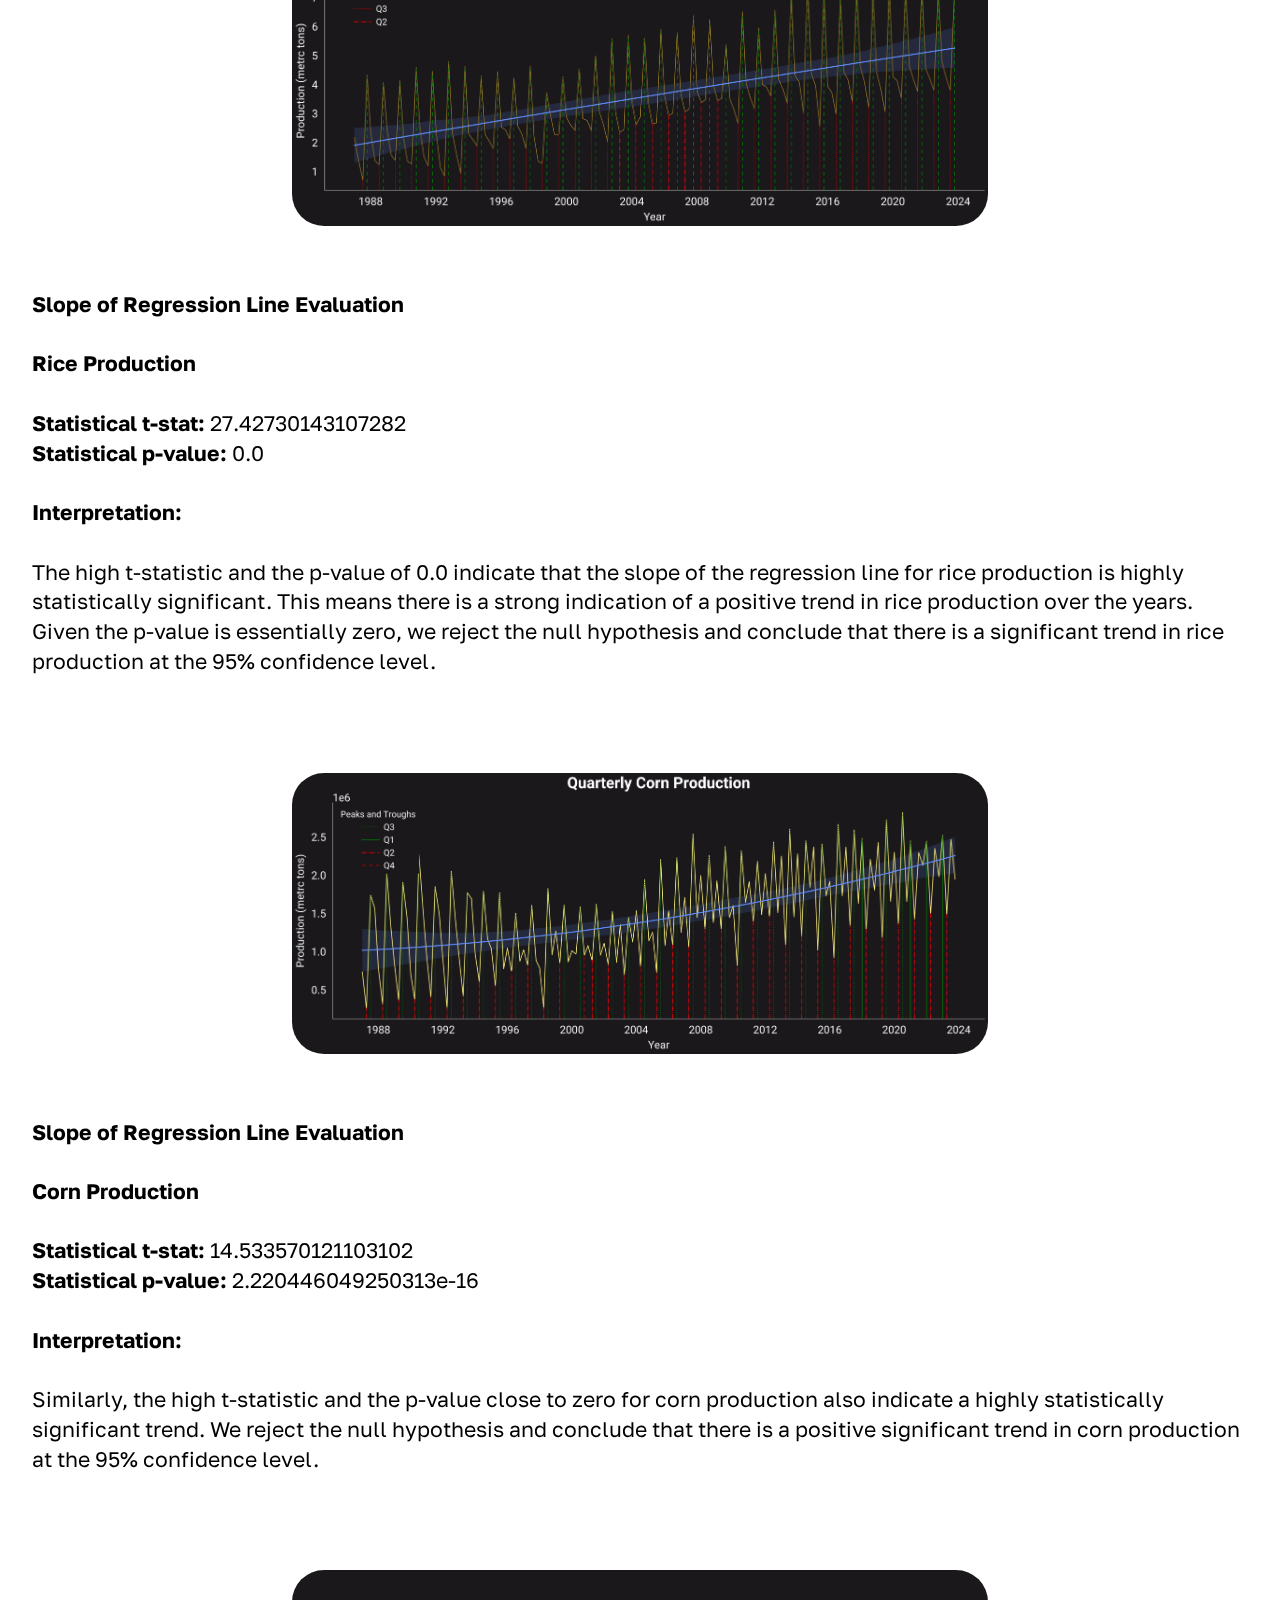
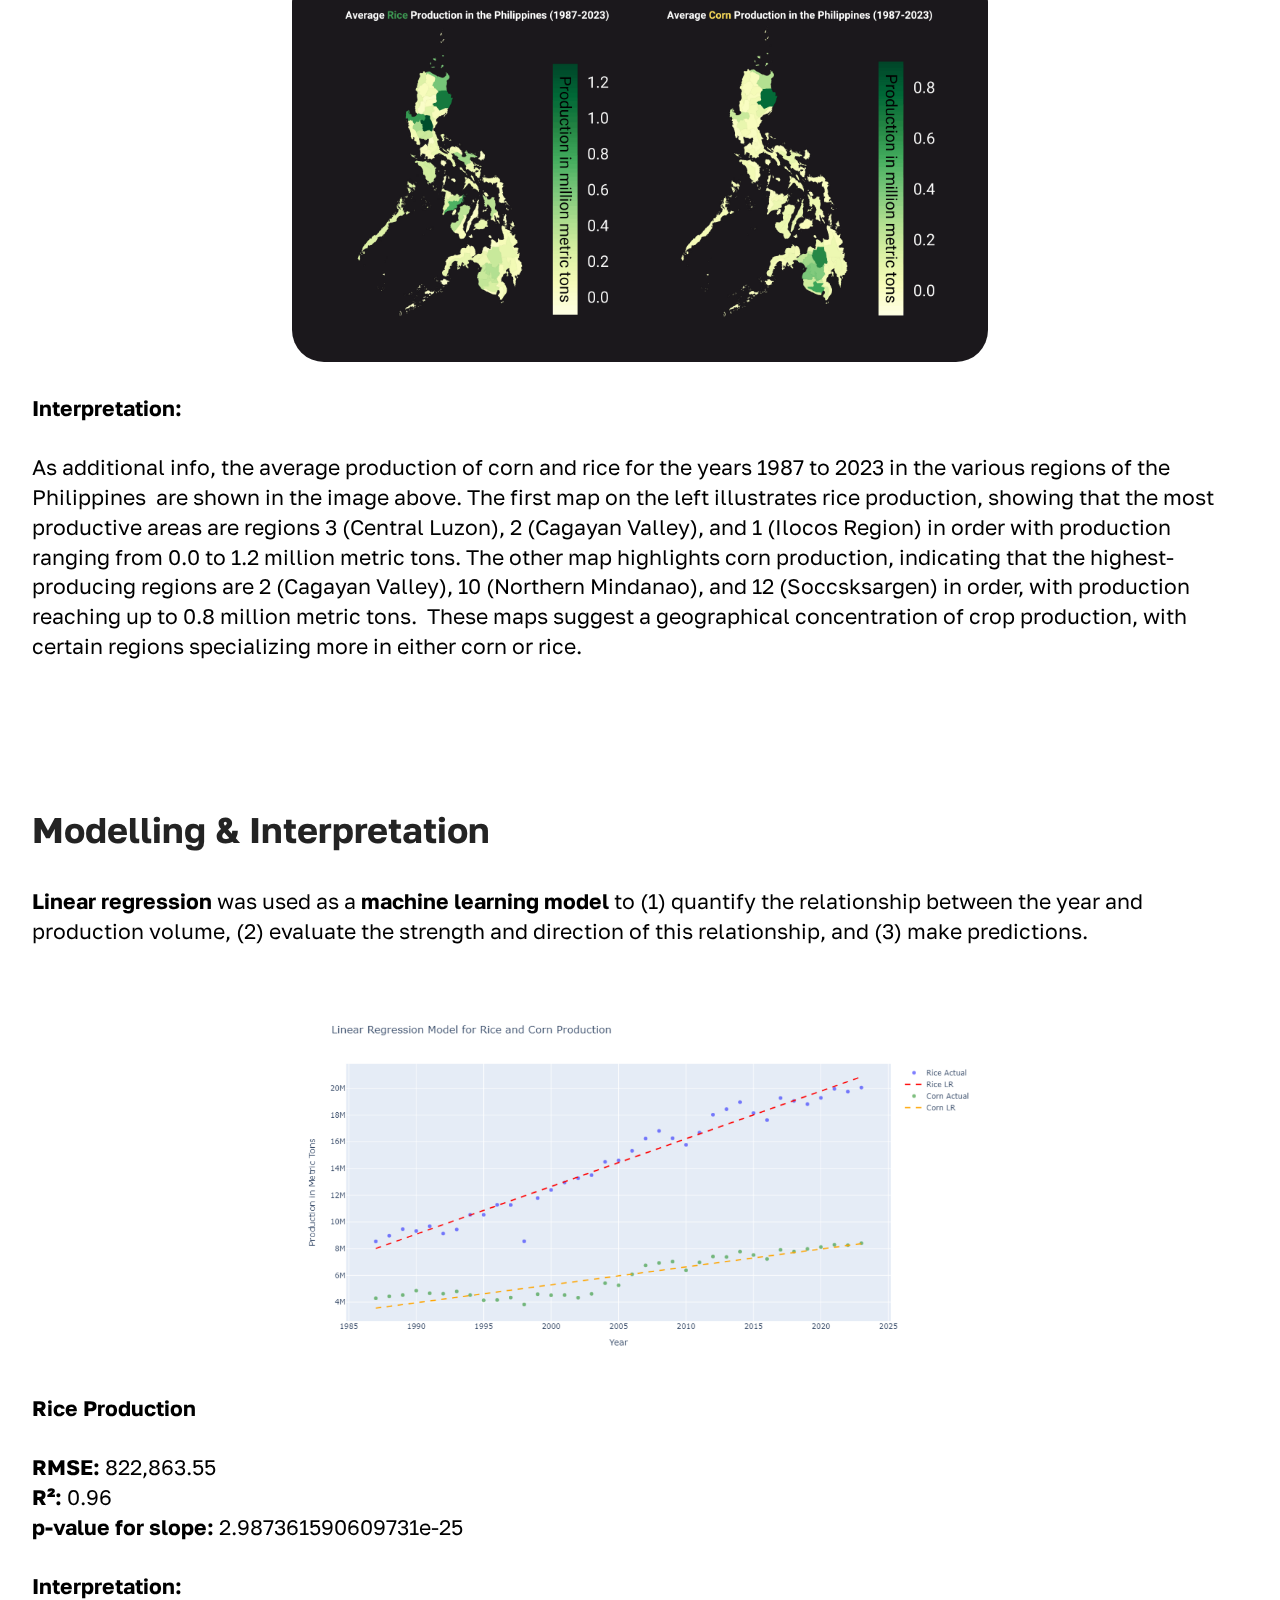
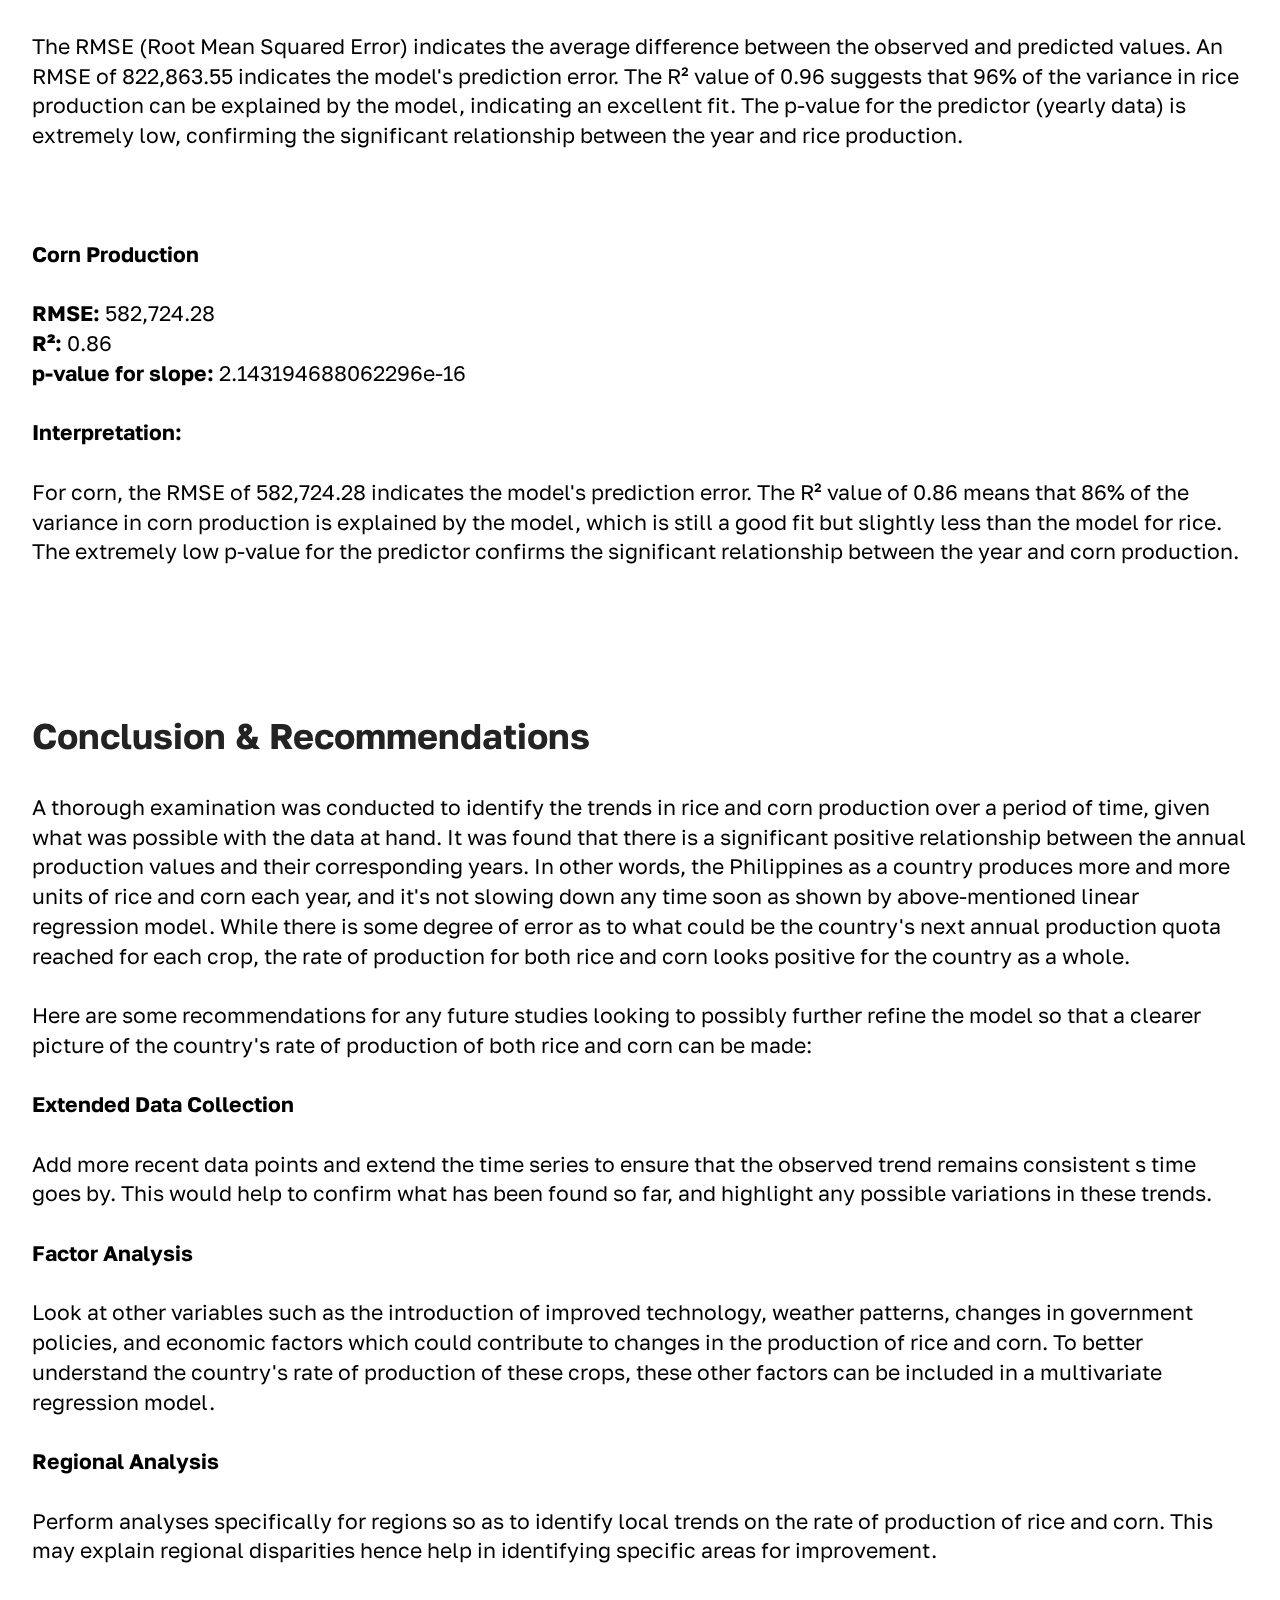
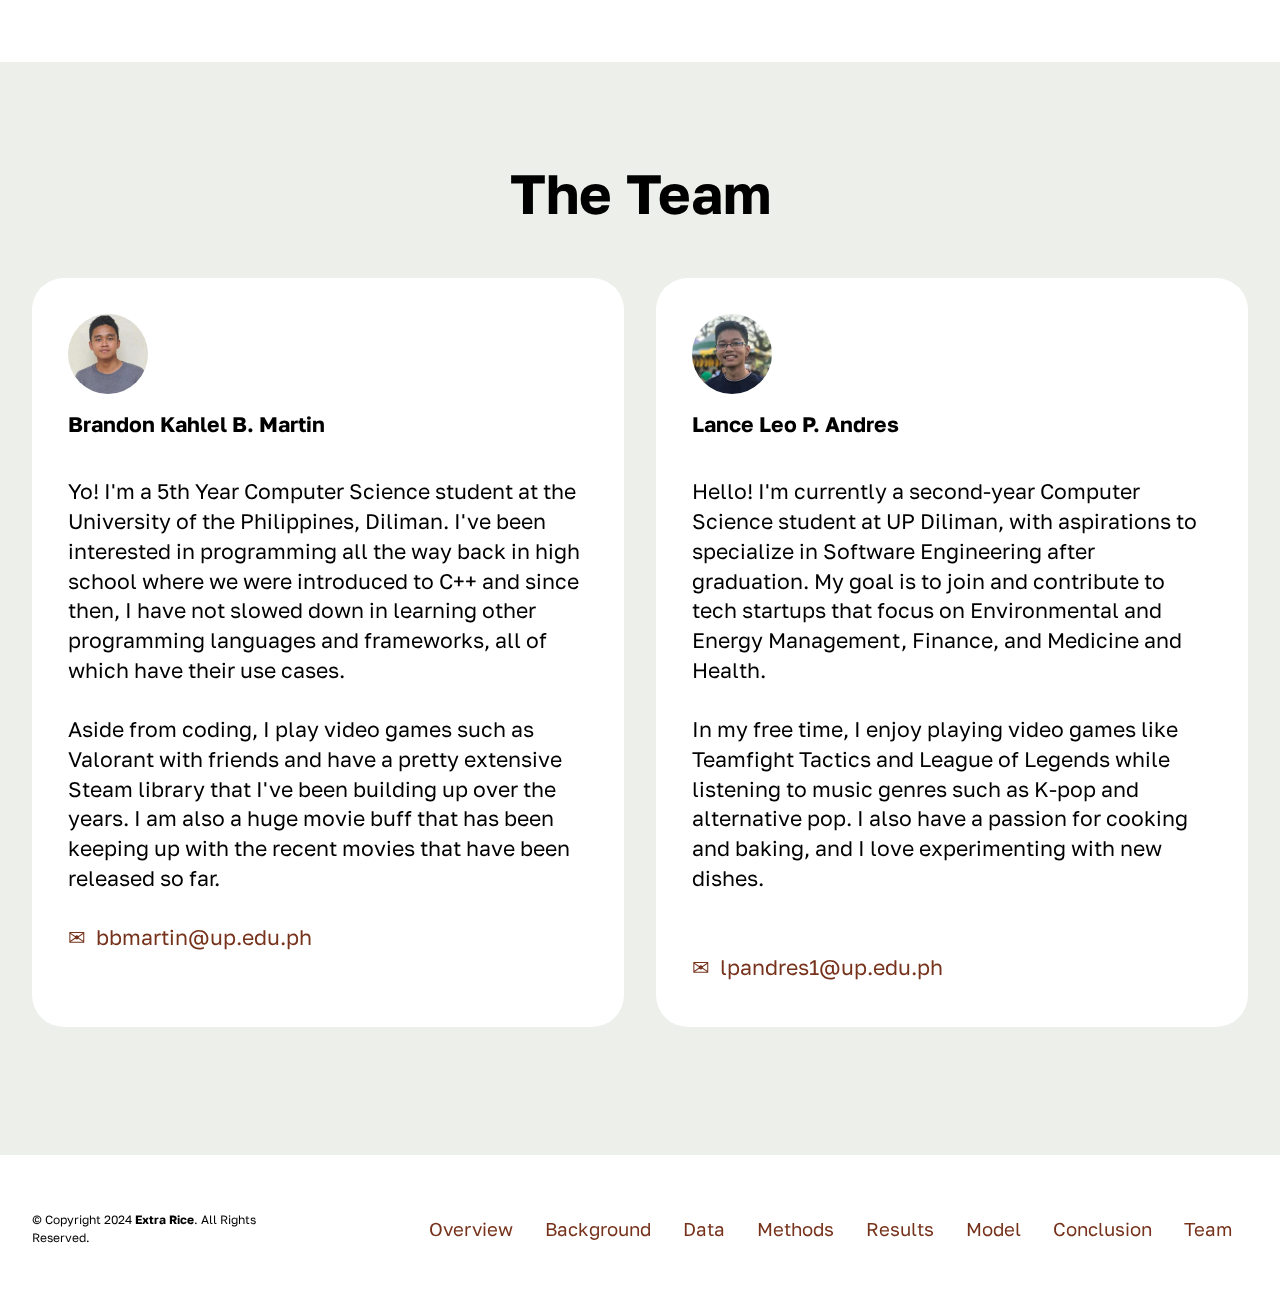
==== commit 1a997c1e: "Add Model and Conclusion sections" ====
--- a/docs/index.html
+++ b/docs/index.html
@@ -20,7 +20,7 @@
   <link rel="stylesheet" href="assets/theme/css/style.css">
   <link rel="preload" href="https://fonts.googleapis.com/css2?family=Golos+Text:wght@400;700&display=swap&display=swap" as="style" onload="this.onload=null;this.rel='stylesheet'">
   <noscript><link rel="stylesheet" href="https://fonts.googleapis.com/css2?family=Golos+Text:wght@400;700&display=swap&display=swap"></noscript>
-  <link rel="preload" as="style" href="assets/mobirise/css/mbr-additional.css?v=nex0sp"><link rel="stylesheet" href="assets/mobirise/css/mbr-additional.css?v=nex0sp" type="text/css">
+  <link rel="preload" as="style" href="assets/mobirise/css/mbr-additional.css?v=0W37sV"><link rel="stylesheet" href="assets/mobirise/css/mbr-additional.css?v=0W37sV" type="text/css">
 
   
   
@@ -57,7 +57,7 @@
 					</li>
 					<li class="nav-item">
 						<a class="nav-link link text-black text-primary display-4" href="index.html#article13-h">Data</a>
-					</li><li class="nav-item"><a class="nav-link link text-black text-primary display-4" href="index.html#article11-l">Methods</a></li><li class="nav-item"><a class="nav-link link text-black text-primary display-4" href="index.html#article11-o">Results</a></li><li class="nav-item"><a class="nav-link link text-black text-primary display-4" href="index.html#features020-x">Team<br></a></li></ul>
+					</li><li class="nav-item"><a class="nav-link link text-black text-primary display-4" href="index.html#article11-l">Methods</a></li><li class="nav-item"><a class="nav-link link text-black text-primary display-4" href="index.html#article11-o">Results</a></li><li class="nav-item"><a class="nav-link link text-black text-primary display-4" href="index.html#article11-14">Model</a></li><li class="nav-item"><a class="nav-link link text-black text-primary display-4" href="index.html#article11-16">Conclusion</a></li><li class="nav-item"><a class="nav-link link text-black text-primary display-4" href="index.html#features020-x">Team<br></a></li></ul>
 				
 				
 			</div>
@@ -308,6 +308,19 @@
     </div>
 </section>
 
+<section data-bs-version="5.1" class="article12 cid-ug56hmUnJF" id="article12-11">    
+    
+    <div class="container">
+        <div class="row justify-content-center">
+            <div class="col-md-12 col-lg-12">
+                
+                
+                <p class="mbr-text mbr-fonts-style display-7"><strong>Two-tailed T-test</strong> was used for <strong>hypothesis testing</strong> to determine whether the slope of the regression line is significantly different from zero. This helps in establishing whether there is a significant trend in the production data over the years, considering both the possibilities of an increasing trend and a decreasing trend. We used a confidence level of 95%.</p>
+            </div>
+        </div>
+    </div>
+</section>
+
 <section data-bs-version="5.1" class="image01 cid-udWHLXh9Dk" id="image01-y">
   
 
@@ -318,13 +331,29 @@
     <div class="row justify-content-center">
       <div class="col-12 col-lg-7">
         <div class="image-wrapper mb-4">
-          <img class="w-100" src="assets/images/trend-1-1920x1080.png" alt="Mobirise Website Builder">
-        </div>
-        
-        
-      </div>
-    </div>
-  </div>
+          <img class="w-100" src="assets/images/qt-rice-prod.jpeg" alt="Mobirise Website Builder">
+        </div>
+        
+        
+      </div>
+    </div>
+  </div>
+</section>
+
+<section data-bs-version="5.1" class="article12 cid-ug5cwuL6YO" id="article12-12">    
+    
+    <div class="container">
+        <div class="row justify-content-center">
+            <div class="col-md-12 col-lg-12">
+                
+                
+                <p class="mbr-text mbr-fonts-style display-7"><strong>Slope of Regression Line Evaluation
+</strong><br><br><strong>Rice Production</strong><br><br><strong>Statistical t-stat:</strong> 27.42730143107282
+<br><strong>Statistical p-value:</strong> 0.0
+<br><br><strong>Interpretation:</strong><strong><br></strong><br>The high t-statistic and the p-value of 0.0 indicate that the slope of the regression line for rice production is highly statistically significant. This means there is a strong indication of a positive trend in rice production over the years. Given the p-value is essentially zero, we reject the null hypothesis and conclude that there is a significant trend in rice production at the 95% confidence level.&nbsp;<br></p>
+            </div>
+        </div>
+    </div>
 </section>
 
 <section data-bs-version="5.1" class="image01 cid-udWJaPytee" id="image01-10">
@@ -337,99 +366,25 @@
     <div class="row justify-content-center">
       <div class="col-12 col-lg-7">
         <div class="image-wrapper mb-4">
-          <img class="w-100" src="assets/images/trend-2-1920x1080.png" alt="Mobirise Website Builder">
-        </div>
-        
-        
-      </div>
-    </div>
-  </div>
-</section>
-
-<section data-bs-version="5.1" class="article12 cid-udWHMOMx9S" id="article12-z">    
+          <img class="w-100" src="assets/images/qt-corn-prod.jpeg" alt="Mobirise Website Builder">
+        </div>
+        
+        
+      </div>
+    </div>
+  </div>
+</section>
+
+<section data-bs-version="5.1" class="article12 cid-ug5d2vwYxK" id="article12-13">    
     
     <div class="container">
         <div class="row justify-content-center">
             <div class="col-md-12 col-lg-12">
                 
                 
-                <p class="mbr-text mbr-fonts-style display-7"><strong>Interpretation:</strong><br>
-<br>These plots depict the production trends of corn and rice in the Philippines from 1987 to 2023. Both graphs show a general upward trend in production, as indicated by the blue linear trend lines. Corn production exhibits higher volatility with pronounced seasonal peaks and troughs, primarily peaking in Q3 and Q1 (green) and troughing in Q2 and Q4 (red). In contrast, rice production demonstrates a more consistent increase with slightly less volatility, peaking in Q4 (green) and troughing in Q2 and Q3 (red). The shaded regions around the trend lines represent the confidence intervals, indicating a steady increase in production over the years for both crops.<br></p>
-            </div>
-        </div>
-    </div>
-</section>
-
-<section data-bs-version="5.1" class="image01 cid-udFqgYOP6G" id="image01-p">
-  
-
-  
-  
-
-  <div class="container-fluid">
-    <div class="row justify-content-center">
-      <div class="col-12 col-lg-7">
-        <div class="image-wrapper mb-4">
-          <img class="w-100" src="assets/images/rq1-1755x600.png" alt="Mobirise Website Builder">
-        </div>
-        
-        
-      </div>
-    </div>
-  </div>
-</section>
-
-<section data-bs-version="5.1" class="article12 cid-udFr8RAg54" id="article12-q">    
-    
-    <div class="container">
-        <div class="row justify-content-center">
-            <div class="col-md-12 col-lg-12">
-                
-                
-                <p class="mbr-text mbr-fonts-style display-7"><strong>Slope of Regression Line Evaluation for Rice Production
-</strong><br>
-<br>Statistical t-stat:  9.10755772926968
-<br>Statistical p-value:  6.661338147750939e-16
-<br>There is a significant trend in the production of rice per year with a 95% confidence level.
-<br>
-<br><strong>Slope of Regression Line Evaluation for Corn Production
-<br></strong>
-<br>Statistical t-stat:  8.540647393049758
-<br>Statistical p-value:  1.5987211554602254e-14
-<br>There is a significant trend in the production of corn per year with a 95% confidence level.
-<br>
-<br><strong>Model Evaluation for Rice
-<br></strong>
-<br>Rice Linear Regression: RMSE=1291744.12, R2=0.36
-<br>P(x1): 5.908628269998303e-16
-<br>There is a significant relationship between the predictor and the response with a 95% confidence level.
-<br>
-<br><strong>Model Evaluation for Corn
-<br></strong>
-<br>Corn Linear Regression: RMSE=509243.60, R2=0.33
-<br>P(x1): 1.6056283344185907e-14
-<br>There is a significant relationship between the predictor and the response with a 95% confidence level.</p>
-            </div>
-        </div>
-    </div>
-</section>
-
-<section data-bs-version="5.1" class="article12 cid-udFrRdRevP" id="article12-r">    
-    
-    <div class="container">
-        <div class="row justify-content-center">
-            <div class="col-md-12 col-lg-12">
-                
-                
-                <p class="mbr-text mbr-fonts-style display-7"><strong>Interpretation:</strong><br><br>Based on the hypothesis testing results, you can reject the null hypothesis and accept the alternative hypothesis that there is a significant trend in the volume of production of rice and corn in the Philippines per year.
-<br>
-<br>For rice production, the slope of the regression line is statistically significant with a p-value of 6.661338e-16, which is much less than the 0.05 significance level. This indicates that there is a significant trend in rice production over the years. The R-squared value of 0.36 suggests that the linear model explains 36% of the variation in rice production.
-<br>
-<br>Similarly, for corn production, the slope of the regression line is statistically significant with a p-value of 1.598721e-14, which is also much less than the 0.05 significance level. This indicates that there is a significant trend in corn production over the years. The R-squared value of 0.33 suggests that the linear model explains 33% of the variation in corn production.
-<br>
-<br>Additionally, the p-values for the relationship between the predictor (yearly data) and the response (production of rice and corn) for both rice and corn production are statistically significant, indicating that there is a significant relationship between the yearly variable and the production volume.
-<br>
-<br>Overall, the results suggest that there is a positive significant trend in the production of both rice and corn in the Philippines, and that the trend is statistically significant with a 95% confidence level. This implies that on average, the production of rice and corn in the Philippines will increase over the years.</p>
+                <p class="mbr-text mbr-fonts-style display-7"><strong>Slope of Regression Line Evaluation
+</strong><br><br><strong>Corn Production</strong><br><br><strong>Statistical t-stat:</strong> 14.533570121103102
+<br><strong>Statistical p-value:</strong> 2.220446049250313e-16<br><br><strong>Interpretation:</strong><strong><br></strong><br>Similarly, the high t-statistic and the p-value close to zero for corn production also indicate a highly statistically significant trend. We reject the null hypothesis and conclude that there is a positive significant trend in corn production at the 95% confidence level.<br></p>
             </div>
         </div>
     </div>
@@ -461,7 +416,113 @@
             <div class="col-md-12 col-lg-12">
                 
                 
-                <p class="mbr-text mbr-fonts-style display-7"><strong>Interpretation:</strong><br><br>These maps show the average production of corn and rice in various regions of the Philippines from 1987 to 2023. The first map illustrates rice production, showing that the most productive areas are regions 3 (Central Luzon), 2 (Cagayan Valley), and 1 (Ilocos Region) in order with production ranging from 0.0 to 1.2 million metric tons. The other map highlights corn production, indicating that the highest-producing regions are 2 (Cagayan Valley), 10 (Northern Mindanao), and 12 (Soccsksargen) in order, with production reaching up to 0.8 million metric tons.&nbsp; These maps suggest a geographical concentration of crop production, with certain regions specializing more in either corn or rice.</p>
+                <p class="mbr-text mbr-fonts-style display-7"><strong>Interpretation:</strong><br><br>As additional info, the average production of corn and rice for the years 1987 to 2023 in the various regions of the Philippines&nbsp; are shown in the image above. The first map on the left illustrates rice production, showing that the most productive areas are regions 3 (Central Luzon), 2 (Cagayan Valley), and 1 (Ilocos Region) in order with production ranging from 0.0 to 1.2 million metric tons. The other map highlights corn production, indicating that the highest-producing regions are 2 (Cagayan Valley), 10 (Northern Mindanao), and 12 (Soccsksargen) in order, with production reaching up to 0.8 million metric tons.&nbsp; These maps suggest a geographical concentration of crop production, with certain regions specializing more in either corn or rice.</p>
+            </div>
+        </div>
+    </div>
+</section>
+
+<section data-bs-version="5.1" class="article11 cid-ug5dqsuDrF" id="article11-14">
+    
+
+    
+    
+    <div class="container">
+        <div class="row justify-content-center">
+            <div class="title col-md-12 col-lg-12">
+                <h3 class="mbr-section-title mbr-fonts-style align-center mt-0 mb-0 display-5">
+                <strong>Modelling &amp; Interpretation</strong></h3>
+                
+                
+            </div>
+        </div>
+    </div>
+</section>
+
+<section data-bs-version="5.1" class="article12 cid-ug5eJyWVa4" id="article12-15">    
+    
+    <div class="container">
+        <div class="row justify-content-center">
+            <div class="col-md-12 col-lg-12">
+                
+                
+                <p class="mbr-text mbr-fonts-style display-7"><strong>Linear regression</strong> was used as a <strong>machine learning model</strong> to (1) quantify the relationship between the year and production volume, (2) evaluate the strength and direction of this relationship, and (3) make predictions.</p>
+            </div>
+        </div>
+    </div>
+</section>
+
+<section data-bs-version="5.1" class="image01 cid-udFqgYOP6G" id="image01-p">
+  
+
+  
+  
+
+  <div class="container-fluid">
+    <div class="row justify-content-center">
+      <div class="col-12 col-lg-7">
+        <div class="image-wrapper mb-4">
+          <img class="w-100" src="assets/images/model.png" alt="Mobirise Website Builder">
+        </div>
+        
+        
+      </div>
+    </div>
+  </div>
+</section>
+
+<section data-bs-version="5.1" class="article12 cid-udFr8RAg54" id="article12-q">    
+    
+    <div class="container">
+        <div class="row justify-content-center">
+            <div class="col-md-12 col-lg-12">
+                
+                
+                <p class="mbr-text mbr-fonts-style display-7"><strong>Rice Production
+</strong><br><br><strong>RMSE:</strong> 822,863.55
+<br><strong>R²:</strong> 0.96
+<br><strong>p-value for slope:</strong> 2.987361590609731e-25
+<br><br><strong>Interpretation:</strong><br><br>The RMSE (Root Mean Squared Error) indicates the average difference between the observed and predicted values. An RMSE of 822,863.55 indicates the model's prediction error. The R² value of 0.96 suggests that 96% of the variance in rice production can be explained by the model, indicating an excellent fit. The p-value for the predictor (yearly data) is extremely low, confirming the significant relationship between the year and rice production.<br><br><br><br><strong>Corn Production
+</strong><br><br><strong>RMSE:</strong> 582,724.28
+<br><strong>R²:</strong> 0.86
+<br><strong>p-value for slope:</strong> 2.143194688062296e-16
+<br><br><strong>Interpretation:</strong><br><br>For corn, the RMSE of 582,724.28 indicates the model's prediction error. The R² value of 0.86 means that 86% of the variance in corn production is explained by the model, which is still a good fit but slightly less than the model for rice. The extremely low p-value for the predictor confirms the significant relationship between the year and corn production.&nbsp;<br></p>
+            </div>
+        </div>
+    </div>
+</section>
+
+<section data-bs-version="5.1" class="article11 cid-ug5ilty6nF" id="article11-16">
+    
+
+    
+    
+    <div class="container">
+        <div class="row justify-content-center">
+            <div class="title col-md-12 col-lg-12">
+                <h3 class="mbr-section-title mbr-fonts-style align-center mt-0 mb-0 display-5">
+                <strong>Conclusion &amp; Recommendations</strong></h3>
+                
+                
+            </div>
+        </div>
+    </div>
+</section>
+
+<section data-bs-version="5.1" class="article12 cid-ug5imiCCt7" id="article12-17">    
+    
+    <div class="container">
+        <div class="row justify-content-center">
+            <div class="col-md-12 col-lg-12">
+                
+                
+                <p class="mbr-text mbr-fonts-style display-7">A thorough examination was conducted to identify the trends in rice and corn production over a period of time, given what was possible with the data at hand. It was found that there is a significant positive relationship between the annual production values and their corresponding years. In other words, the Philippines as a country produces more and more units of rice and corn each year, and it's not slowing down any time soon as shown by above-mentioned linear regression model. While there is some degree of error as to what could be the country's next annual production quota reached for each crop, the rate of production for both rice and corn looks positive for the country as a whole.<br>
+<br>Here are some recommendations for any future studies looking to possibly further refine the model so that a clearer picture of the country's rate of production of both rice and corn can be made:<br>
+<br><strong>Extended Data Collection</strong><strong><br></strong><br>Add more recent data points and extend the time series to ensure that the observed trend remains consistent s time goes by. This would help to confirm what has been found so far, and highlight any possible variations in these trends.
+<br>
+<br><strong>Factor Analysis</strong><strong><br></strong><br>Look at other variables such as the introduction of improved technology, weather patterns, changes in government policies, and economic factors which could contribute to changes in the production of rice and corn. To better understand the country's rate of production of these crops, these other factors can be included in a multivariate regression model.
+<br>
+<br><strong>Regional Analysis</strong><strong><br></strong><br>Perform analyses specifically for regions so as to identify local trends on the rate of production of rice and corn. This may explain regional disparities hence help in identifying specific areas for improvement.</p>
             </div>
         </div>
     </div>
@@ -475,8 +536,8 @@
 	<div class="container">
 		<div class="row mb-5 justify-content-center">
 			<div class="col-12 mb-0 content-head">
-				<h5 class="mbr-section-title mbr-fonts-style align-center mb-0 display-5">
-					<strong>The Team</strong></h5>
+				<h3 class="mbr-section-title mbr-fonts-style align-center mb-0 display-2">
+					<strong>The Team</strong></h3>
 				
 			</div>
 		</div>
@@ -485,7 +546,7 @@
 				<div class="item-wrapper">
 					<div class="card-box align-left">
 						<div class="img-wrapper mb-3">
-							<img src="assets/images/pp-160x160.jpg" alt="" style="width: 150px !important; height: 150px !important;">
+							<img src="assets/images/pp-160x160.jpg" alt="">
 						</div>
 						<h5 class="card-title mbr-fonts-style display-7">
 							<strong>Brandon Kahlel B. Martin</strong><br><strong><br></strong></h5>
@@ -498,7 +559,7 @@
 				<div class="item-wrapper">
 					<div class="card-box align-left">
 						<div class="img-wrapper mb-3">
-							<img src="assets/images/lance-160x160.jpg" alt="" style="width: 150px !important; height: 150px !important;">
+							<img src="assets/images/lance-160x160.jpg" alt="">
 						</div>
 						<h5 class="card-title mbr-fonts-style display-7"><strong>Lance Leo P. Andres</strong><br><strong><br></strong>
 						</h5>
@@ -521,18 +582,18 @@
 
     <div class="container">
         <div class="row">
-            <div class="col-12 col-lg-5 center mt-2 mb-3">
-                <p class="mbr-fonts-style copyright mb-0 display-8">
-                    © Copyright 2024 <strong>Extra Rice</strong>. All Rights Reserved.</p>
-            </div>
-            <div class="col-12 col-lg-7 center">
+            <div class="col-12 col-lg-3 center mt-2 mb-3">
+                <small class="mbr-fonts-style copyright mb-0" style="font-size: .750em;">
+                    © Copyright 2024 <strong>Extra Rice</strong>. All Rights Reserved.</small>
+            </div>
+            <div class="col-12 col-lg-9 center">
                 <div class="row-links mt-2 mb-3">
                     <ul class="row-links-soc">
                         
                         
                         
                         
-                    <li class="row-links-soc-item mbr-fonts-style display-4"><a href="index.html#article15-8" class="text-primary">Overview</a></li><li class="row-links-soc-item mbr-fonts-style display-4"><a href="index.html#features029-j" class="text-primary">Background</a></li><li class="row-links-soc-item mbr-fonts-style display-4"><a href="index.html#article13-h" class="text-primary">Data</a></li><li class="row-links-soc-item mbr-fonts-style display-4"><a href="index.html#features010-n" class="text-primary">Methods</a></li><li class="row-links-soc-item mbr-fonts-style display-4"><a href="index.html#article11-o" class="text-primary">Results</a></li><li class="row-links-soc-item mbr-fonts-style display-4"><a href="index.html#features020-x" class="text-primary">Team</a></li></ul>
+                    <li class="row-links-soc-item mbr-fonts-style display-4"><a href="index.html#article15-8" class="text-primary">Overview</a></li><li class="row-links-soc-item mbr-fonts-style display-4"><a href="index.html#features029-j" class="text-primary">Background</a></li><li class="row-links-soc-item mbr-fonts-style display-4"><a href="index.html#article13-h" class="text-primary">Data</a></li><li class="row-links-soc-item mbr-fonts-style display-4"><a href="index.html#features010-n" class="text-primary">Methods</a></li><li class="row-links-soc-item mbr-fonts-style display-4"><a href="index.html#article11-o" class="text-primary">Results</a></li><li class="row-links-soc-item mbr-fonts-style display-4"><a href="index.html#article11-14" class="text-primary">Model</a></li><li class="row-links-soc-item mbr-fonts-style display-4"><a href="index.html#article11-16" class="text-primary">Conclusion</a></li><li class="row-links-soc-item mbr-fonts-style display-4"><a href="index.html#features020-x" class="text-primary">Team</a></li></ul>
                 </div>
             </div>
         </div>
@@ -544,8 +605,7 @@
 <script src="assets/smoothscroll/smooth-scroll.js"></script>
 <script src="assets/ytplayer/index.js"></script>
 <script src="assets/dropdown/js/navbar-dropdown.js"></script>
-<script src="assets/theme/js/script.js"></script>  
-  
+<script src="assets/theme/js/script.js"></script>
   
 </body>
 </html>--- a/docs/assets/mobirise/css/mbr-additional.css
+++ b/docs/assets/mobirise/css/mbr-additional.css
@@ -1666,6 +1666,20 @@
 .cid-udFpeBdR7u .mbr-section-title {
   text-align: left;
 }
+.cid-ug56hmUnJF {
+  padding-top: 4rem;
+  padding-bottom: 2rem;
+  background-color: #ffffff;
+}
+.cid-ug56hmUnJF .mbr-text {
+  color: #000000;
+}
+.cid-ug56hmUnJF .mbr-section-subtitle {
+  color: #000000;
+}
+.cid-ug56hmUnJF .mbr-section-title {
+  color: #000000;
+}
 .cid-udWHLXh9Dk {
   padding-top: 2rem;
   padding-bottom: 0rem;
@@ -1686,6 +1700,20 @@
 .cid-udWHLXh9Dk .row {
   flex-direction: row-reverse;
 }
+.cid-ug5cwuL6YO {
+  padding-top: 2rem;
+  padding-bottom: 3rem;
+  background-color: #ffffff;
+}
+.cid-ug5cwuL6YO .mbr-text {
+  color: #000000;
+}
+.cid-ug5cwuL6YO .mbr-section-subtitle {
+  color: #000000;
+}
+.cid-ug5cwuL6YO .mbr-section-title {
+  color: #000000;
+}
 .cid-udWJaPytee {
   padding-top: 2rem;
   padding-bottom: 0rem;
@@ -1706,18 +1734,86 @@
 .cid-udWJaPytee .row {
   flex-direction: row-reverse;
 }
-.cid-udWHMOMx9S {
+.cid-ug5d2vwYxK {
+  padding-top: 2rem;
+  padding-bottom: 3rem;
+  background-color: #ffffff;
+}
+.cid-ug5d2vwYxK .mbr-text {
+  color: #000000;
+}
+.cid-ug5d2vwYxK .mbr-section-subtitle {
+  color: #000000;
+}
+.cid-ug5d2vwYxK .mbr-section-title {
+  color: #000000;
+}
+.cid-udFuNrCm63 {
+  padding-top: 2rem;
+  padding-bottom: 0rem;
+  background-color: #ffffff;
+}
+.cid-udFuNrCm63 .mbr-fallback-image.disabled {
+  display: none;
+}
+.cid-udFuNrCm63 .mbr-fallback-image {
+  display: block;
+  background-size: cover;
+  background-position: center center;
+  width: 100%;
+  height: 100%;
+  position: absolute;
+  top: 0;
+}
+.cid-udFuNrCm63 .row {
+  flex-direction: row-reverse;
+}
+.cid-udFuODfdMy {
   padding-top: 0rem;
   padding-bottom: 5rem;
   background-color: #ffffff;
 }
-.cid-udWHMOMx9S .mbr-text {
-  color: #000000;
-}
-.cid-udWHMOMx9S .mbr-section-subtitle {
-  color: #000000;
-}
-.cid-udWHMOMx9S .mbr-section-title {
+.cid-udFuODfdMy .mbr-text {
+  color: #000000;
+}
+.cid-udFuODfdMy .mbr-section-subtitle {
+  color: #000000;
+}
+.cid-udFuODfdMy .mbr-section-title {
+  color: #000000;
+}
+.cid-ug5dqsuDrF {
+  padding-top: 3rem;
+  padding-bottom: 0rem;
+  background-color: #ffffff;
+}
+.cid-ug5dqsuDrF .mbr-fallback-image.disabled {
+  display: none;
+}
+.cid-ug5dqsuDrF .mbr-fallback-image {
+  display: block;
+  background-size: cover;
+  background-position: center center;
+  width: 100%;
+  height: 100%;
+  position: absolute;
+  top: 0;
+}
+.cid-ug5dqsuDrF .mbr-section-title {
+  text-align: left;
+}
+.cid-ug5eJyWVa4 {
+  padding-top: 2rem;
+  padding-bottom: 1rem;
+  background-color: #ffffff;
+}
+.cid-ug5eJyWVa4 .mbr-text {
+  color: #000000;
+}
+.cid-ug5eJyWVa4 .mbr-section-subtitle {
+  color: #000000;
+}
+.cid-ug5eJyWVa4 .mbr-section-title {
   color: #000000;
 }
 .cid-udFqgYOP6G {
@@ -1754,29 +1850,15 @@
 .cid-udFr8RAg54 .mbr-section-title {
   color: #000000;
 }
-.cid-udFrRdRevP {
-  padding-top: 0rem;
-  padding-bottom: 10rem;
-  background-color: #ffffff;
-}
-.cid-udFrRdRevP .mbr-text {
-  color: #000000;
-}
-.cid-udFrRdRevP .mbr-section-subtitle {
-  color: #000000;
-}
-.cid-udFrRdRevP .mbr-section-title {
-  color: #000000;
-}
-.cid-udFuNrCm63 {
-  padding-top: 2rem;
+.cid-ug5ilty6nF {
+  padding-top: 3rem;
   padding-bottom: 0rem;
   background-color: #ffffff;
 }
-.cid-udFuNrCm63 .mbr-fallback-image.disabled {
+.cid-ug5ilty6nF .mbr-fallback-image.disabled {
   display: none;
 }
-.cid-udFuNrCm63 .mbr-fallback-image {
+.cid-ug5ilty6nF .mbr-fallback-image {
   display: block;
   background-size: cover;
   background-position: center center;
@@ -1785,21 +1867,21 @@
   position: absolute;
   top: 0;
 }
-.cid-udFuNrCm63 .row {
-  flex-direction: row-reverse;
-}
-.cid-udFuODfdMy {
-  padding-top: 0rem;
+.cid-ug5ilty6nF .mbr-section-title {
+  text-align: left;
+}
+.cid-ug5imiCCt7 {
+  padding-top: 2rem;
   padding-bottom: 5rem;
   background-color: #ffffff;
 }
-.cid-udFuODfdMy .mbr-text {
-  color: #000000;
-}
-.cid-udFuODfdMy .mbr-section-subtitle {
-  color: #000000;
-}
-.cid-udFuODfdMy .mbr-section-title {
+.cid-ug5imiCCt7 .mbr-text {
+  color: #000000;
+}
+.cid-ug5imiCCt7 .mbr-section-subtitle {
+  color: #000000;
+}
+.cid-ug5imiCCt7 .mbr-section-title {
   color: #000000;
 }
 .cid-udWmeSDvuj {
--- a/docs/assets/mobirise/css/mbr-additional.css
+++ b/docs/assets/mobirise/css/mbr-additional.css
@@ -1666,6 +1666,20 @@
 .cid-udFpeBdR7u .mbr-section-title {
   text-align: left;
 }
+.cid-ug56hmUnJF {
+  padding-top: 4rem;
+  padding-bottom: 2rem;
+  background-color: #ffffff;
+}
+.cid-ug56hmUnJF .mbr-text {
+  color: #000000;
+}
+.cid-ug56hmUnJF .mbr-section-subtitle {
+  color: #000000;
+}
+.cid-ug56hmUnJF .mbr-section-title {
+  color: #000000;
+}
 .cid-udWHLXh9Dk {
   padding-top: 2rem;
   padding-bottom: 0rem;
@@ -1686,6 +1700,20 @@
 .cid-udWHLXh9Dk .row {
   flex-direction: row-reverse;
 }
+.cid-ug5cwuL6YO {
+  padding-top: 2rem;
+  padding-bottom: 3rem;
+  background-color: #ffffff;
+}
+.cid-ug5cwuL6YO .mbr-text {
+  color: #000000;
+}
+.cid-ug5cwuL6YO .mbr-section-subtitle {
+  color: #000000;
+}
+.cid-ug5cwuL6YO .mbr-section-title {
+  color: #000000;
+}
 .cid-udWJaPytee {
   padding-top: 2rem;
   padding-bottom: 0rem;
@@ -1706,18 +1734,86 @@
 .cid-udWJaPytee .row {
   flex-direction: row-reverse;
 }
-.cid-udWHMOMx9S {
+.cid-ug5d2vwYxK {
+  padding-top: 2rem;
+  padding-bottom: 3rem;
+  background-color: #ffffff;
+}
+.cid-ug5d2vwYxK .mbr-text {
+  color: #000000;
+}
+.cid-ug5d2vwYxK .mbr-section-subtitle {
+  color: #000000;
+}
+.cid-ug5d2vwYxK .mbr-section-title {
+  color: #000000;
+}
+.cid-udFuNrCm63 {
+  padding-top: 2rem;
+  padding-bottom: 0rem;
+  background-color: #ffffff;
+}
+.cid-udFuNrCm63 .mbr-fallback-image.disabled {
+  display: none;
+}
+.cid-udFuNrCm63 .mbr-fallback-image {
+  display: block;
+  background-size: cover;
+  background-position: center center;
+  width: 100%;
+  height: 100%;
+  position: absolute;
+  top: 0;
+}
+.cid-udFuNrCm63 .row {
+  flex-direction: row-reverse;
+}
+.cid-udFuODfdMy {
   padding-top: 0rem;
   padding-bottom: 5rem;
   background-color: #ffffff;
 }
-.cid-udWHMOMx9S .mbr-text {
-  color: #000000;
-}
-.cid-udWHMOMx9S .mbr-section-subtitle {
-  color: #000000;
-}
-.cid-udWHMOMx9S .mbr-section-title {
+.cid-udFuODfdMy .mbr-text {
+  color: #000000;
+}
+.cid-udFuODfdMy .mbr-section-subtitle {
+  color: #000000;
+}
+.cid-udFuODfdMy .mbr-section-title {
+  color: #000000;
+}
+.cid-ug5dqsuDrF {
+  padding-top: 3rem;
+  padding-bottom: 0rem;
+  background-color: #ffffff;
+}
+.cid-ug5dqsuDrF .mbr-fallback-image.disabled {
+  display: none;
+}
+.cid-ug5dqsuDrF .mbr-fallback-image {
+  display: block;
+  background-size: cover;
+  background-position: center center;
+  width: 100%;
+  height: 100%;
+  position: absolute;
+  top: 0;
+}
+.cid-ug5dqsuDrF .mbr-section-title {
+  text-align: left;
+}
+.cid-ug5eJyWVa4 {
+  padding-top: 2rem;
+  padding-bottom: 1rem;
+  background-color: #ffffff;
+}
+.cid-ug5eJyWVa4 .mbr-text {
+  color: #000000;
+}
+.cid-ug5eJyWVa4 .mbr-section-subtitle {
+  color: #000000;
+}
+.cid-ug5eJyWVa4 .mbr-section-title {
   color: #000000;
 }
 .cid-udFqgYOP6G {
@@ -1754,29 +1850,15 @@
 .cid-udFr8RAg54 .mbr-section-title {
   color: #000000;
 }
-.cid-udFrRdRevP {
-  padding-top: 0rem;
-  padding-bottom: 10rem;
-  background-color: #ffffff;
-}
-.cid-udFrRdRevP .mbr-text {
-  color: #000000;
-}
-.cid-udFrRdRevP .mbr-section-subtitle {
-  color: #000000;
-}
-.cid-udFrRdRevP .mbr-section-title {
-  color: #000000;
-}
-.cid-udFuNrCm63 {
-  padding-top: 2rem;
+.cid-ug5ilty6nF {
+  padding-top: 3rem;
   padding-bottom: 0rem;
   background-color: #ffffff;
 }
-.cid-udFuNrCm63 .mbr-fallback-image.disabled {
+.cid-ug5ilty6nF .mbr-fallback-image.disabled {
   display: none;
 }
-.cid-udFuNrCm63 .mbr-fallback-image {
+.cid-ug5ilty6nF .mbr-fallback-image {
   display: block;
   background-size: cover;
   background-position: center center;
@@ -1785,21 +1867,21 @@
   position: absolute;
   top: 0;
 }
-.cid-udFuNrCm63 .row {
-  flex-direction: row-reverse;
-}
-.cid-udFuODfdMy {
-  padding-top: 0rem;
+.cid-ug5ilty6nF .mbr-section-title {
+  text-align: left;
+}
+.cid-ug5imiCCt7 {
+  padding-top: 2rem;
   padding-bottom: 5rem;
   background-color: #ffffff;
 }
-.cid-udFuODfdMy .mbr-text {
-  color: #000000;
-}
-.cid-udFuODfdMy .mbr-section-subtitle {
-  color: #000000;
-}
-.cid-udFuODfdMy .mbr-section-title {
+.cid-ug5imiCCt7 .mbr-text {
+  color: #000000;
+}
+.cid-ug5imiCCt7 .mbr-section-subtitle {
+  color: #000000;
+}
+.cid-ug5imiCCt7 .mbr-section-title {
   color: #000000;
 }
 .cid-udWmeSDvuj {
